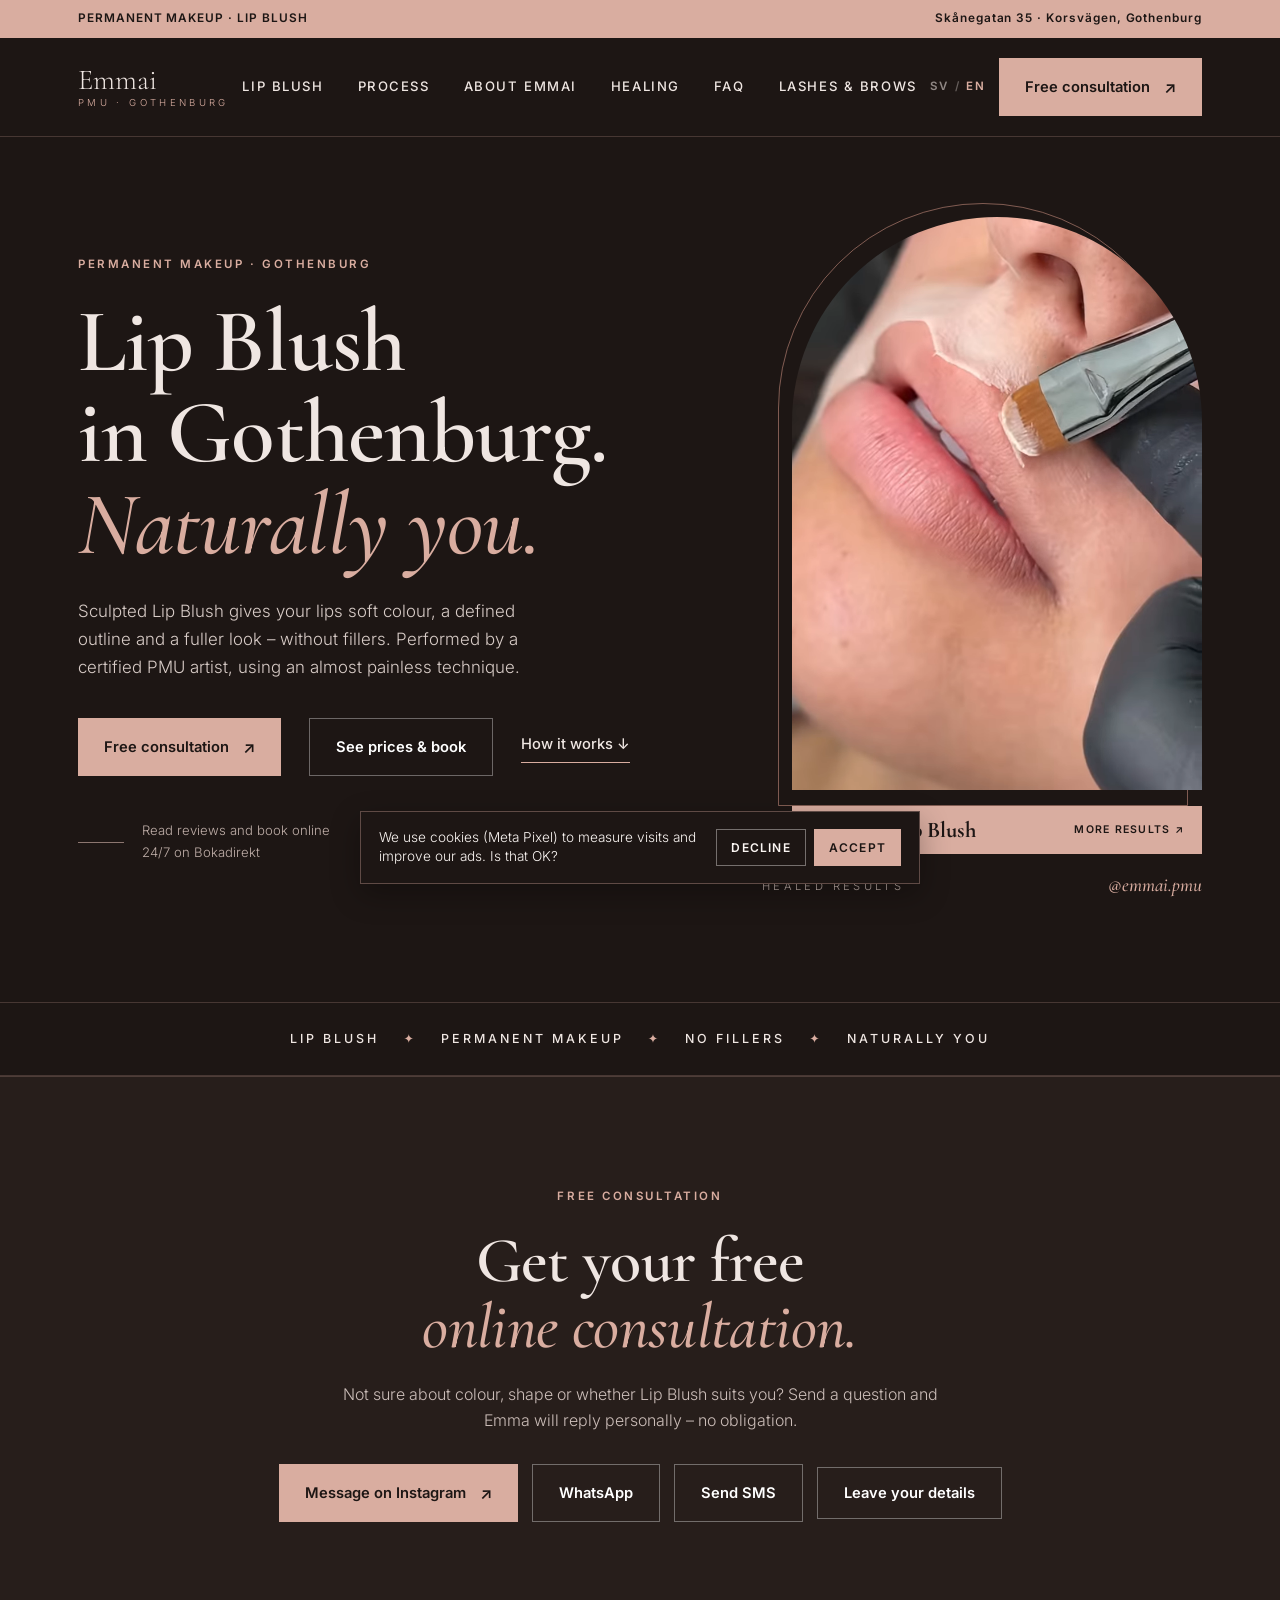
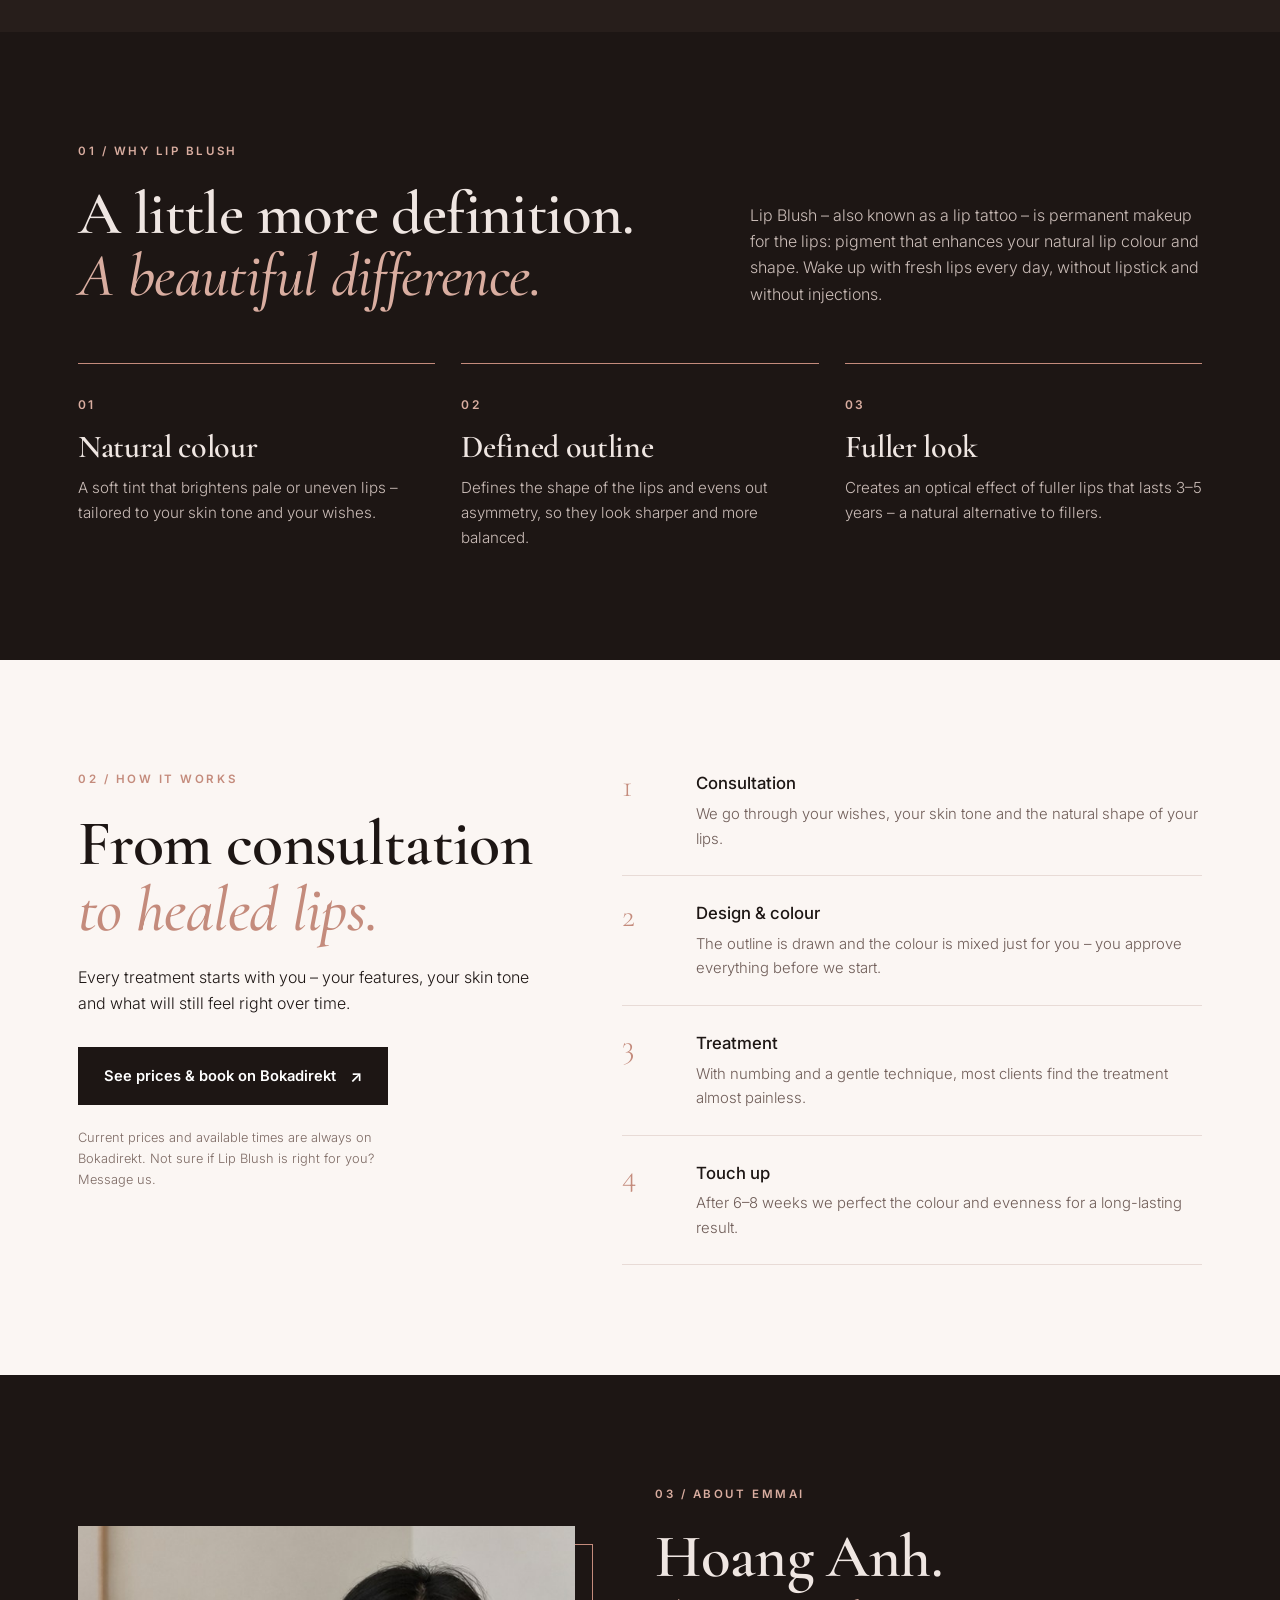
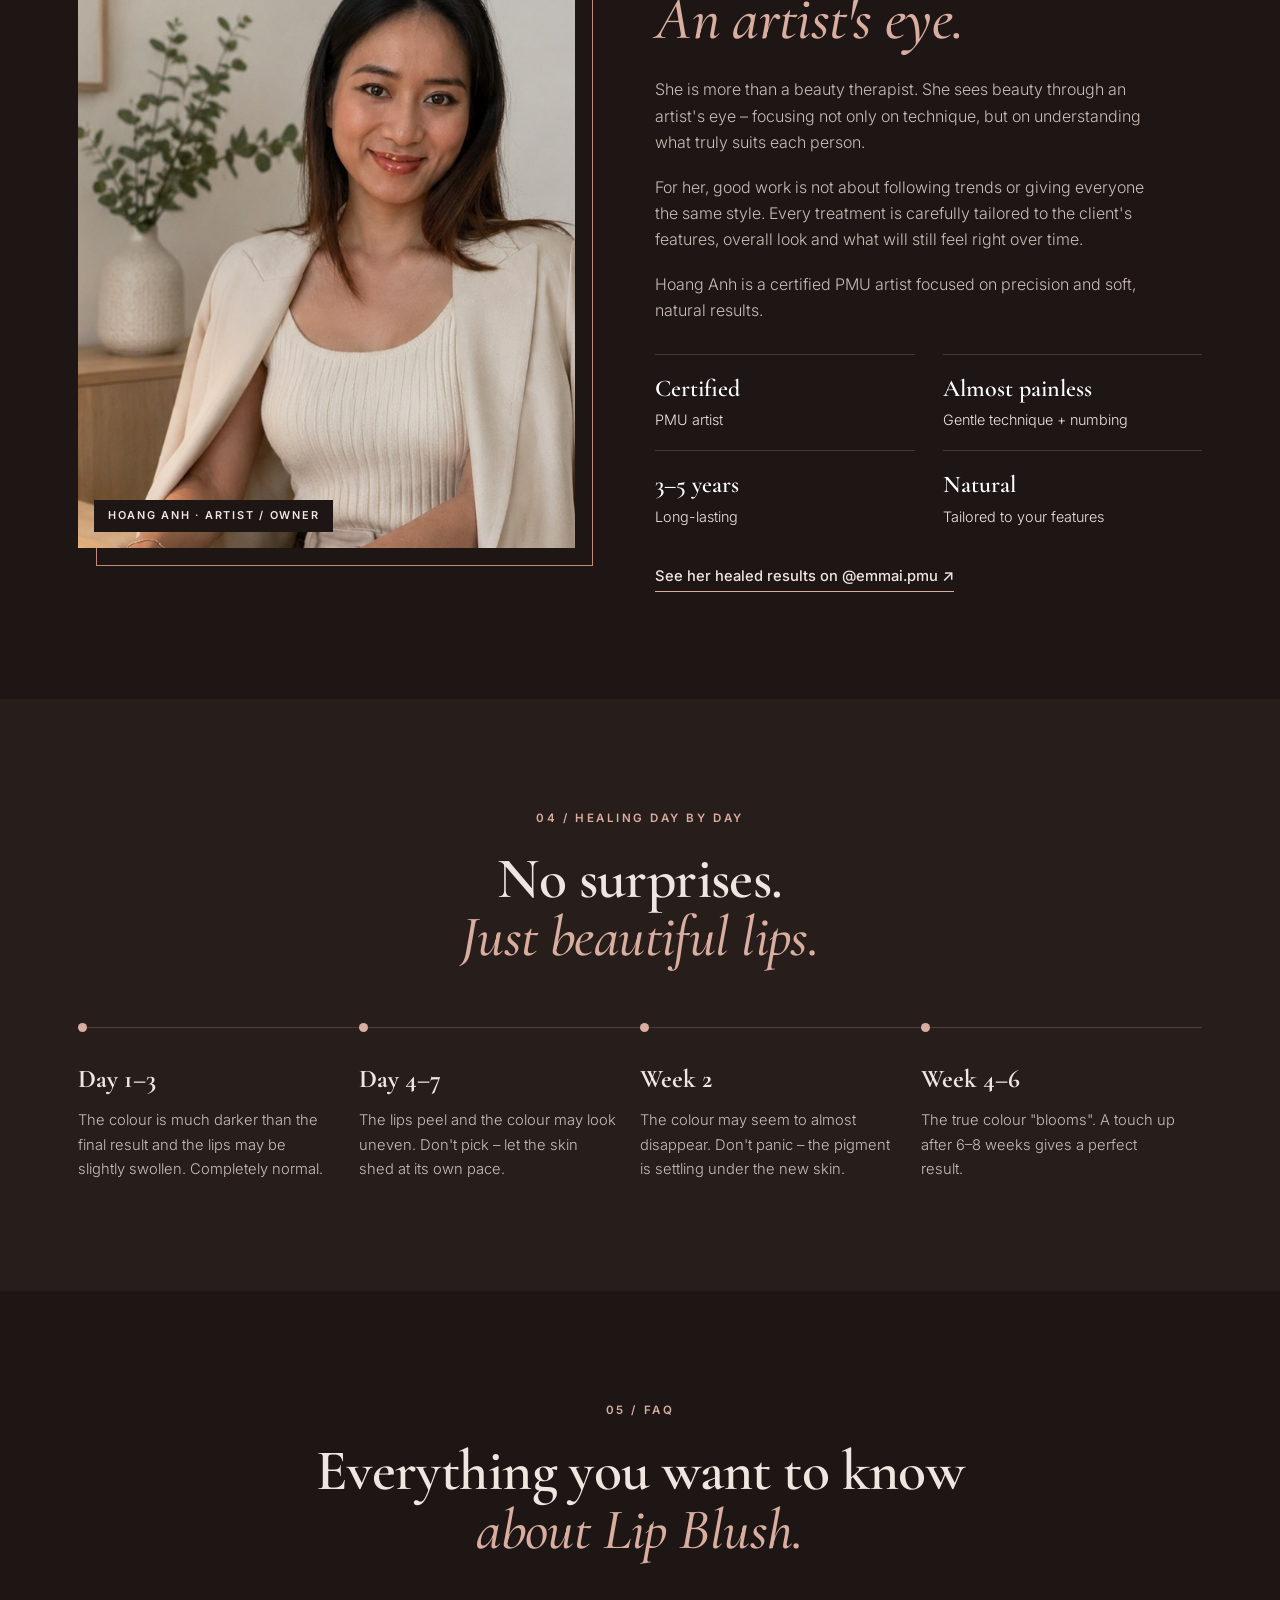
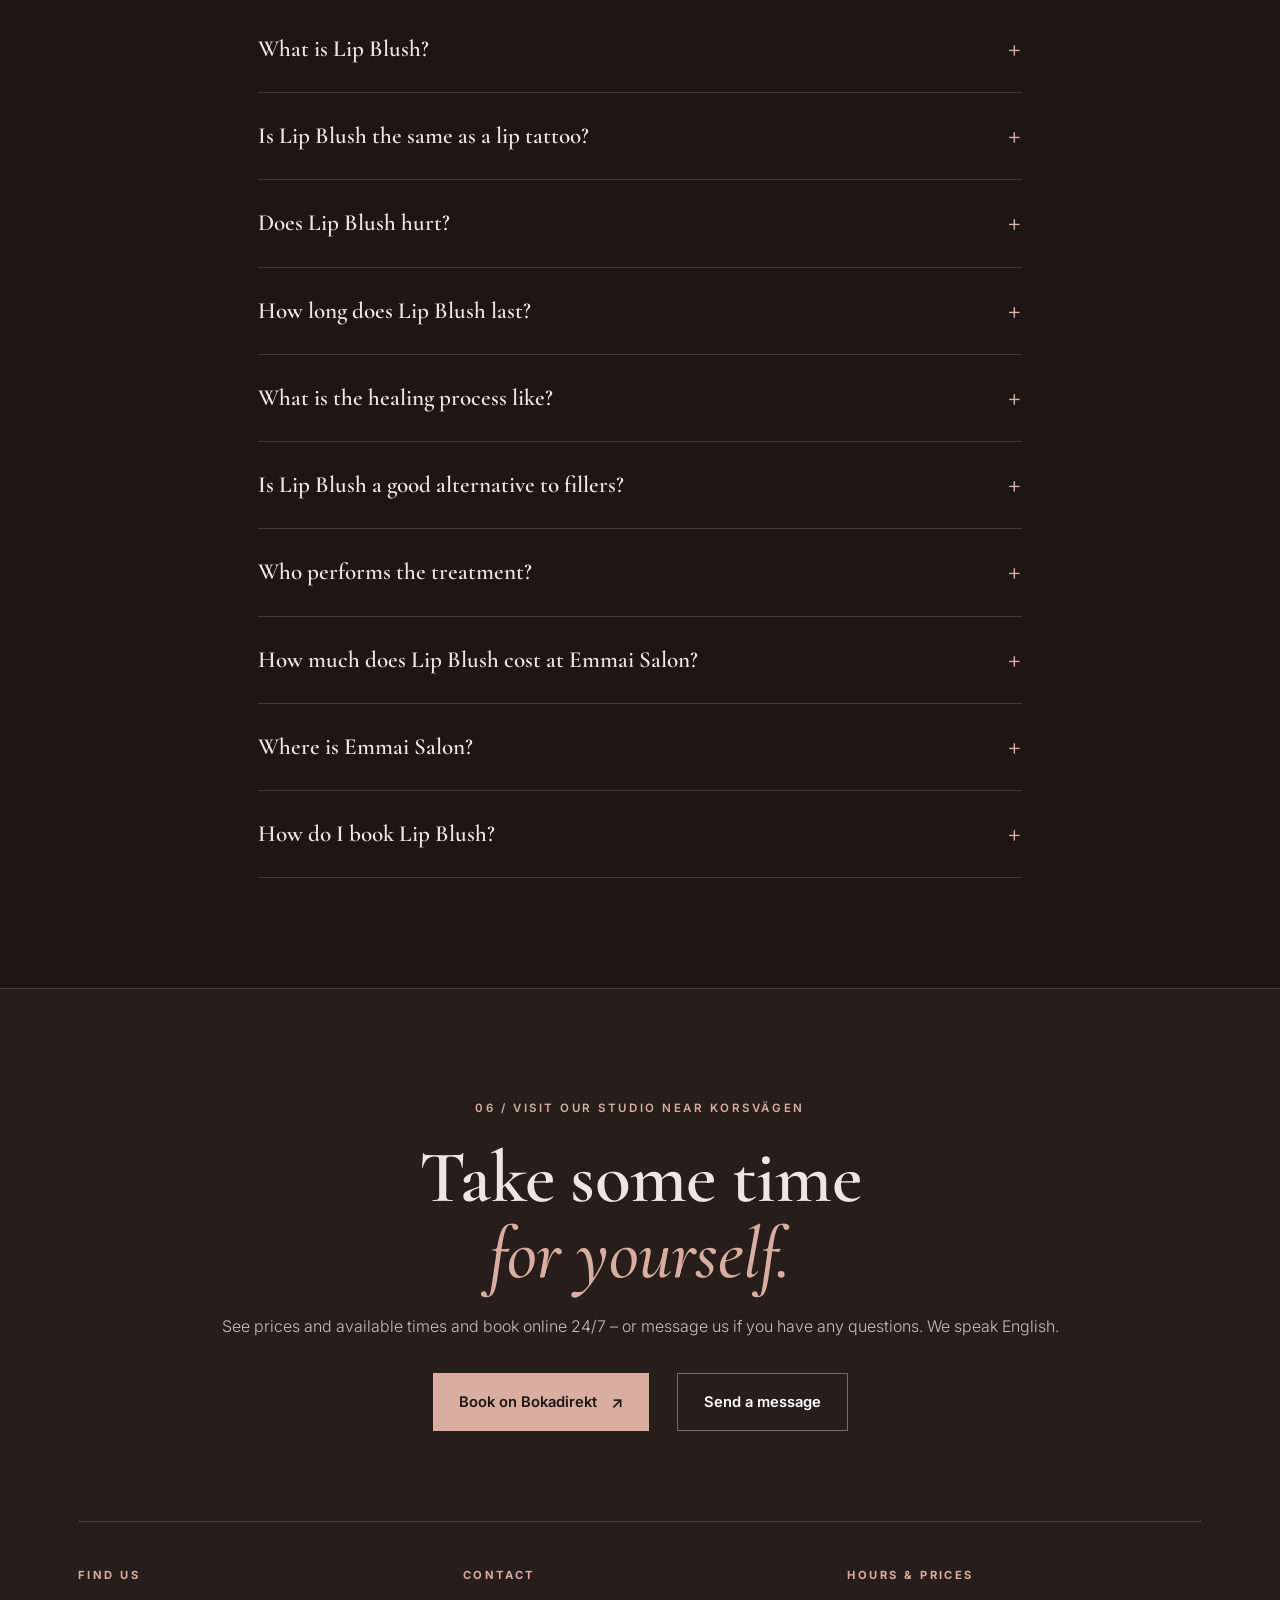
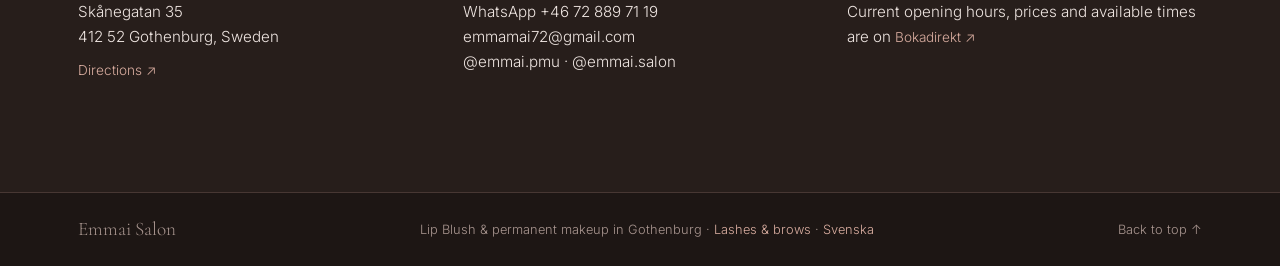
==== en/index.html @ de77fc58 "Replace call links with messaging Co-authored-by: Copilot App <223556219+Copilot@users.noreply.githu" ====
<!doctype html>
<html lang="en">
<head>
<meta charset="utf-8">
<meta name="viewport" content="width=device-width, initial-scale=1">
<title>Lip Blush & Lip Tattoo in Gothenburg – Permanent Makeup | Emmai Salon</title>
<meta name="description" content="Sculpted Lip Blush (lip tattoo) in Gothenburg – natural permanent makeup for lips and an alternative to fillers. Certified PMU artist, at Skånegatan 35 near Korsvägen. Almost painless technique. Book via Bokadirekt.">
<link rel="canonical" href="https://emmaisalon.se/en/">
<link rel="alternate" hreflang="sv" href="https://emmaisalon.se/">
<link rel="alternate" hreflang="en" href="https://emmaisalon.se/en/">
<link rel="alternate" hreflang="x-default" href="https://emmaisalon.se/">
<meta property="og:type" content="website">
<meta property="og:title" content="Lip Blush in Gothenburg – Emmai Salon">
<meta property="og:description" content="Natural permanent makeup for lips – an alternative to fillers. Certified PMU artist near Korsvägen in Gothenburg.">
<meta property="og:image" content="https://emmaisalon.se/img/og-lip-blush.jpg">
<meta property="og:url" content="https://emmaisalon.se/en/">
<meta property="og:locale" content="en_GB">
<meta property="og:locale:alternate" content="sv_SE">
<link rel="preconnect" href="https://fonts.googleapis.com">
<link rel="preconnect" href="https://fonts.gstatic.com" crossorigin>
<link href="https://fonts.googleapis.com/css2?family=Cormorant+Garamond:ital,wght@0,500;0,600;1,500;1,600&family=Inter:wght@300;400;500;600&display=swap" rel="stylesheet">
<link rel="preload" as="image" href="/img/hero-lips.jpg">
<script type="application/ld+json">
{
  "@context": "https://schema.org",
  "@type": "BeautySalon",
  "@id": "https://emmaisalon.se/#salon",
  "name": "Emmai Salon",
  "description": "PMU studio near Korsvägen in Gothenburg specialising in Sculpted Lip Blush – permanent makeup for lips and a natural alternative to fillers. Certified PMU artist, almost painless technique.",
  "url": "https://emmaisalon.se/en/",
  "image": ["https://emmaisalon.se/img/hero-lips.jpg", "https://emmaisalon.se/img/og-lip-blush.jpg"],
  "telephone": "+46728897119",
  "email": "emmamai72@gmail.com",
  "address": {
    "@type": "PostalAddress",
    "streetAddress": "Skånegatan 35",
    "postalCode": "412 52",
    "addressLocality": "Göteborg",
    "addressCountry": "SE"
  },
  "knowsAbout": ["Lip Blush", "Lip tattoo", "Permanent makeup", "Cosmetic tattoo", "Alternative to lip fillers"],
  "makesOffer": [
    { "@type": "Offer", "url": "https://www.bokadirekt.se/places/emmai-salon-136025", "itemOffered": { "@type": "Service", "name": "Sculpted Lip Blush – permanent makeup for lips", "alternateName": ["Lip tattoo", "Läpptatuering"], "serviceType": "Permanent makeup" } },
    { "@type": "Offer", "url": "https://www.bokadirekt.se/places/emmai-salon-136025", "itemOffered": { "@type": "Service", "name": "Lip Blush touch up", "serviceType": "Permanent makeup" } }
  ]
}
</script>
<script type="application/ld+json">
{
  "@context": "https://schema.org",
  "@type": "FAQPage",
  "mainEntity": [
    { "@type": "Question", "name": "What is Lip Blush?", "acceptedAnswer": { "@type": "Answer", "text": "Lip Blush is a cosmetic tattoo (permanent makeup) where pigment is placed in the lips to give natural colour, a more defined outline, better symmetry and a fuller look – without fillers. The result looks like naturally tinted lips, not lipstick." } },
    { "@type": "Question", "name": "Is Lip Blush the same as a lip tattoo?", "acceptedAnswer": { "@type": "Answer", "text": "Yes. Lip Blush is a type of lip tattoo (läpptatuering in Swedish), also called permanent lip makeup or cosmetic tattooing. Unlike a traditional tattoo, the pigment is placed more superficially and in soft, natural tones, so it looks like your own lip colour and fades gradually over time." } },
    { "@type": "Question", "name": "Does Lip Blush hurt?", "acceptedAnswer": { "@type": "Answer", "text": "Emmai Salon uses a gentle technique and numbing, so most clients describe the treatment as almost painless – more of a light tickle than pain." } },
    { "@type": "Question", "name": "How long does Lip Blush last?", "acceptedAnswer": { "@type": "Answer", "text": "Lip Blush usually lasts 3–5 years depending on skin type, lifestyle and sun exposure. A touch up after 6–8 weeks is recommended for an even, long-lasting result." } },
    { "@type": "Question", "name": "What is the healing process like?", "acceptedAnswer": { "@type": "Answer", "text": "For the first few days the colour is darker and the lips may be slightly swollen. Around day 4–7 the lips peel and the colour looks lighter, and after 4–6 weeks the final, natural colour has settled." } },
    { "@type": "Question", "name": "Is Lip Blush a good alternative to fillers?", "acceptedAnswer": { "@type": "Answer", "text": "Yes, if you want fresher colour, a clearer outline and a fuller look without injections. Lip Blush does not change the volume of the lips, but creates a natural-looking optical effect of fuller lips." } },
    { "@type": "Question", "name": "Who performs the treatment?", "acceptedAnswer": { "@type": "Answer", "text": "All treatments are performed by Hoang Anh, founder of Emmai Salon and a certified PMU artist. See healed results on Instagram @emmai.pmu." } },
    { "@type": "Question", "name": "How much does Lip Blush cost at Emmai Salon?", "acceptedAnswer": { "@type": "Answer", "text": "Current prices and available times for Lip Blush and touch ups are always listed on Emmai Salon's Bokadirekt page: https://www.bokadirekt.se/places/emmai-salon-136025" } },
    { "@type": "Question", "name": "Where is Emmai Salon?", "acceptedAnswer": { "@type": "Answer", "text": "Emmai Salon is at Skånegatan 35 in Gothenburg, a few minutes' walk from Korsvägen, Liseberg and Scandinavium. There is parking in front of the salon." } },
    { "@type": "Question", "name": "How do I book Lip Blush?", "acceptedAnswer": { "@type": "Answer", "text": "Book online 24/7 via Bokadirekt: https://www.bokadirekt.se/places/emmai-salon-136025" } }
  ]
}
</script>
<link rel="icon" href="/favicon.ico" sizes="any">
<link rel="icon" type="image/png" sizes="32x32" href="/favicon-32.png">
<link rel="icon" type="image/png" sizes="512x512" href="/icon-512.png">
<link rel="apple-touch-icon" href="/apple-touch-icon.png">
<link rel="stylesheet" href="/style.css">
</head>
<body>

<div class="topbar"><div class="wrap"><span>PERMANENT MAKEUP · LIP BLUSH</span><span class="hide-m">Skånegatan 35 · Korsvägen, Gothenburg</span></div></div>
<nav><div class="wrap">
  <a class="logo" href="/en/">Emmai<small>PMU · GOTHENBURG</small></a>
  <div class="menu"><a href="#lip-blush">Lip Blush</a><a href="#process">Process</a><a href="#about">About Emmai</a><a href="#healing">Healing</a><a href="#faq">FAQ</a><a href="/en/lashes/">Lashes &amp; brows</a></div>
  <a class="m-link" href="/en/lashes/">Lashes &amp; brows</a>
  <div class="lang"><a href="/" hreflang="sv" lang="sv">SV</a><i>/</i><a class="on" href="/en/" hreflang="en">EN</a></div>
  <a class="btn arrow" href="#consultation">Free consultation</a>
</div></nav>

<header class="wrap hero">
  <div>
    <span class="eyebrow">Permanent makeup · Gothenburg</span>
    <h1>Lip Blush<br>in Gothenburg.<em>Naturally you.</em></h1>
    <p>Sculpted Lip Blush gives your lips soft colour, a defined outline and a fuller look – without fillers. Performed by a certified PMU artist, using an almost painless technique.</p>
    <div class="actions">
      <a class="btn arrow" href="#consultation">Free consultation</a>
      <a class="btn ghost" href="https://www.bokadirekt.se/places/emmai-salon-136025">See prices &amp; book</a>
      <a class="link" href="#process">How it works ↓</a>
    </div>
    <div class="note">Read reviews and book online<br>24/7 on Bokadirekt</div>
  </div>
  <div class="arch-wrap">
    <div class="arch">
      <video class="hero-video" autoplay muted loop playsinline preload="metadata" poster="/img/hero-poster.jpg?v=2" width="696" height="972" aria-label="Healed results of Sculpted Lip Blush at Emmai in Gothenburg"><source src="/img/hero.webm?v=2" type="video/webm"><source src="/img/hero.mp4?v=2" type="video/mp4"></video>
    </div>
    <a class="tag" href="https://www.instagram.com/emmai.pmu/"><b>Sculpted Lip Blush</b><small>More results ↗</small></a>
    <div class="arch-caption"><span>HEALED RESULTS</span><em>@emmai.pmu</em></div>
  </div>
</header>

<div class="marquee"><span>LIP BLUSH</span><i>✦</i><span>PERMANENT MAKEUP</span><i>✦</i><span>NO FILLERS</span><i>✦</i><span>NATURALLY YOU</span></div>

<section class="consult" id="consultation"><div class="wrap">
  <span class="eyebrow">Free consultation</span>
  <h2>Get your free<em>online consultation.</em></h2>
  <p class="lead">Not sure about colour, shape or whether Lip Blush suits you? Send a question and Emma will reply personally – no obligation.</p>
  <div class="actions">
    <a class="btn arrow" href="https://ig.me/m/emmai.pmu" data-lead="Instagram">Message on Instagram</a>
    <a class="btn ghost" href="https://wa.me/46728897119?text=Hi%21%20I%20would%20like%20a%20free%20consultation%20about%20Lip%20Blush." data-lead="WhatsApp">WhatsApp</a>
    <a class="btn ghost" href="sms:+46728897119?&body=Hi!%20I%20would%20like%20a%20free%20consultation%20about%20Lip%20Blush." data-lead="SMS">Send SMS</a>
    <button class="btn ghost" type="button" id="consult-toggle" aria-controls="consult-form" aria-expanded="false">Leave your details</button>
  </div>
  <form id="consult-form" hidden novalidate data-ok="Thank you! We will get back to you as soon as possible." data-err="Something went wrong. Please try again or message us on Instagram.">
    <input type="hidden" name="access_key" value="f64e75a7-29d4-4de2-a718-c69d5f47bc95">
    <input type="hidden" name="subject" value="Ny konsultationsförfrågan – emmaisalon.se">
    <input type="checkbox" name="botcheck" tabindex="-1" autocomplete="off" style="display:none">
    <input name="name" placeholder="Name" required autocomplete="name">
    <input name="contact" placeholder="Phone or email" required autocomplete="email tel">
    <textarea name="message" rows="3" placeholder="What are you wondering about? (optional)"></textarea>
    <button class="btn arrow" type="submit">Send request</button>
    <small>We only use your details to respond to your request.</small>
    <p class="form-msg" role="status"></p>
  </form>
</div></section>


<section id="lip-blush"><div class="wrap">
  <div class="split-head">
    <div><span class="eyebrow">01 / Why Lip Blush</span><h2>A little more definition.<br><em>A beautiful difference.</em></h2></div>
    <p>Lip Blush – also known as a lip tattoo – is permanent makeup for the lips: pigment that enhances your natural lip colour and shape. Wake up with fresh lips every day, without lipstick and without injections.</p>
  </div>
  <div class="cards">
    <div class="card"><span class="num">01</span><h3>Natural colour</h3><p>A soft tint that brightens pale or uneven lips – tailored to your skin tone and your wishes.</p></div>
    <div class="card"><span class="num">02</span><h3>Defined outline</h3><p>Defines the shape of the lips and evens out asymmetry, so they look sharper and more balanced.</p></div>
    <div class="card"><span class="num">03</span><h3>Fuller look</h3><p>Creates an optical effect of fuller lips that lasts 3–5 years – a natural alternative to fillers.</p></div>
  </div>
</div></section>

<section class="light" id="process"><div class="wrap process">
  <div>
    <span class="eyebrow" style="color:var(--rose-deep)">02 / How it works</span>
    <h2>From consultation<br><em>to healed lips.</em></h2>
    <p>Every treatment starts with you – your features, your skin tone and what will still feel right over time.</p>
    <a class="btn arrow" href="https://www.bokadirekt.se/places/emmai-salon-136025">See prices &amp; book on Bokadirekt</a>
    <p class="small">Current prices and available times are always on Bokadirekt. Not sure if Lip Blush is right for you? Message us.</p>
  </div>
  <div>
    <div class="step"><span>1</span><div><b>Consultation</b><p>We go through your wishes, your skin tone and the natural shape of your lips.</p></div></div>
    <div class="step"><span>2</span><div><b>Design &amp; colour</b><p>The outline is drawn and the colour is mixed just for you – you approve everything before we start.</p></div></div>
    <div class="step"><span>3</span><div><b>Treatment</b><p>With numbing and a gentle technique, most clients find the treatment almost painless.</p></div></div>
    <div class="step"><span>4</span><div><b>Touch up</b><p>After 6–8 weeks we perfect the colour and evenness for a long-lasting result.</p></div></div>
  </div>
</div></section>

<section id="about"><div class="wrap closer">
  <div class="framed"><img src="/img/hoang-anh.jpg" alt="Hoang Anh, PMU artist and founder of Emmai Salon in Gothenburg" loading="lazy" width="798" height="798"><span class="lbl">HOANG ANH · ARTIST / OWNER</span></div>
  <div>
    <span class="eyebrow">03 / About Emmai</span>
    <h2>Hoang Anh.<br><em>An artist's eye.</em></h2>
    <p>She is more than a beauty therapist. She sees beauty through an artist's eye – focusing not only on technique, but on understanding what truly suits each person.</p>
    <p>For her, good work is not about following trends or giving everyone the same style. Every treatment is carefully tailored to the client's features, overall look and what will still feel right over time.</p>
    <p>Hoang Anh is a certified PMU artist focused on precision and soft, natural results.</p>
    <div class="trust">
      <div><b>Certified</b>PMU artist</div>
      <div><b>Almost painless</b>Gentle technique + numbing</div>
      <div><b>3–5 years</b>Long-lasting</div>
      <div><b>Natural</b>Tailored to your features</div>
    </div>
    <a class="link arrow" href="https://www.instagram.com/emmai.pmu/">See her healed results on @emmai.pmu&nbsp;</a>
  </div>
</div></section>

<section class="heal" id="healing"><div class="wrap">
  <span class="eyebrow" style="text-align:center">04 / Healing day by day</span>
  <h2>No surprises.<br><em>Just beautiful lips.</em></h2>
  <div class="timeline">
    <div><b>Day 1–3</b><p>The colour is much darker than the final result and the lips may be slightly swollen. Completely normal.</p></div>
    <div><b>Day 4–7</b><p>The lips peel and the colour may look uneven. Don't pick – let the skin shed at its own pace.</p></div>
    <div><b>Week 2</b><p>The colour may seem to almost disappear. Don't panic – the pigment is settling under the new skin.</p></div>
    <div><b>Week 4–6</b><p>The true colour "blooms". A touch up after 6–8 weeks gives a perfect result.</p></div>
  </div>
</div></section>

<section id="faq"><div class="wrap faq">
  <span class="eyebrow" style="text-align:center">05 / FAQ</span>
  <h2>Everything you want to know<br><em>about Lip Blush.</em></h2>
  <details><summary>What is Lip Blush?</summary><p>Lip Blush is a cosmetic tattoo (permanent makeup) where pigment is placed in the lips to give natural colour, a more defined outline, better symmetry and a fuller look – without fillers. The result looks like naturally tinted lips, not lipstick.</p></details>
  <details><summary>Is Lip Blush the same as a lip tattoo?</summary><p>Yes. Lip Blush is a type of lip tattoo (läpptatuering in Swedish), also called permanent lip makeup or cosmetic tattooing. Unlike a traditional tattoo, the pigment is placed more superficially and in soft, natural tones, so it looks like your own lip colour and fades gradually over time.</p></details>
  <details><summary>Does Lip Blush hurt?</summary><p>Emmai Salon uses a gentle technique and numbing, so most clients describe the treatment as almost painless – more of a light tickle than pain.</p></details>
  <details><summary>How long does Lip Blush last?</summary><p>Lip Blush usually lasts 3–5 years depending on skin type, lifestyle and sun exposure. A touch up after 6–8 weeks is recommended for an even, long-lasting result.</p></details>
  <details><summary>What is the healing process like?</summary><p>For the first few days the colour is darker and the lips may be slightly swollen. Around day 4–7 the lips peel and the colour looks lighter, and after 4–6 weeks the final, natural colour has settled.</p></details>
  <details><summary>Is Lip Blush a good alternative to fillers?</summary><p>Yes, if you want fresher colour, a clearer outline and a fuller look without injections. Lip Blush does not change the volume of the lips, but creates a natural-looking optical effect of fuller lips.</p></details>
  <details><summary>Who performs the treatment?</summary><p>All treatments are performed by Hoang Anh, founder of Emmai Salon and a certified PMU artist. See healed results on Instagram <a href="https://www.instagram.com/emmai.pmu/">@emmai.pmu</a>.</p></details>
  <details><summary>How much does Lip Blush cost at Emmai Salon?</summary><p>Current prices and available times for Lip Blush and touch ups are always listed on <a href="https://www.bokadirekt.se/places/emmai-salon-136025">Emmai Salon's Bokadirekt page</a>.</p></details>
  <details><summary>Where is Emmai Salon?</summary><p>Emmai Salon is at Skånegatan 35 in Gothenburg, a few minutes' walk from Korsvägen, Liseberg and Scandinavium. There is parking in front of the salon.</p></details>
  <details><summary>How do I book Lip Blush?</summary><p>Book online 24/7 via <a href="https://www.bokadirekt.se/places/emmai-salon-136025">Bokadirekt</a>. The booking page is in Swedish – just pick the service and a time that suits you.</p></details>
</div></section>

<section class="visit" id="visit"><div class="wrap">
  <span class="eyebrow">06 / Visit our studio near Korsvägen</span>
  <h2>Take some time<em>for yourself.</em></h2>
  <p class="lead">See prices and available times and book online 24/7 – or message us if you have any questions. We speak English.</p>
  <div class="actions">
    <a class="btn arrow" href="https://www.bokadirekt.se/places/emmai-salon-136025">Book on Bokadirekt</a>
    <a class="btn ghost" href="#consultation">Send a message</a>
  </div>
  <div class="info">
    <div><h4>FIND US</h4>Skånegatan 35<br>412 52 Gothenburg, Sweden<br><a class="dir" href="https://maps.google.com/?q=Emmai+Salon+Skånegatan+35+Göteborg">Directions ↗</a></div>
    <div><h4>CONTACT</h4><a href="https://wa.me/46728897119" data-lead="WhatsApp">WhatsApp +46 72 889 71 19</a><br><a href="mailto:emmamai72@gmail.com">emmamai72@gmail.com</a><br><a href="https://www.instagram.com/emmai.pmu/">@emmai.pmu</a> · <a href="https://www.instagram.com/emmai.salon/">@emmai.salon</a></div>
    <div><h4>HOURS &amp; PRICES</h4>Current opening hours, prices and available times are on <a class="dir" href="https://www.bokadirekt.se/places/emmai-salon-136025" style="margin-top:0">Bokadirekt ↗</a></div>
  </div>
</div></section>

<footer><div class="wrap"><span class="logo" style="font-size:1.2rem">Emmai Salon</span><span>Lip Blush &amp; permanent makeup in Gothenburg · <a href="/en/lashes/" style="color:var(--rose)">Lashes &amp; brows</a> · <a href="/" lang="sv" style="color:var(--rose)">Svenska</a></span><a href="#">Back to top ↑</a></div></footer>
<a class="btn arrow sticky" href="#consultation">Free consultation</a>
<script src="/consent.js" defer></script>
<script src="/consult.js" defer></script>
</body>
</html>
---- style.css ----
:root { --rose:#d9ada0; --rose-deep:#c48b7c; --ink:#1d1614; --ink-2:#271e1b; --cream:#fbf6f3; --line:rgba(217,173,160,.22); }
  * { box-sizing:border-box; margin:0; padding:0; }
  html { scroll-behavior:smooth; }
  body { font-family:Inter,system-ui,sans-serif; font-weight:300; background:var(--ink); color:#efe6e2; line-height:1.65; }
  a { color:inherit; text-decoration:none; }
  h1,h2,h3 { font-family:"Cormorant Garamond",Georgia,serif; font-weight:600; line-height:1.02; letter-spacing:-.01em; }
  em { font-style:italic; color:var(--rose); font-family:"Cormorant Garamond",serif; font-weight:500; }
  .wrap { max-width:1180px; margin:0 auto; padding:0 28px; }
  .eyebrow { font-size:.72rem; letter-spacing:.22em; text-transform:uppercase; color:var(--rose); font-weight:600; margin-bottom:22px; display:block; }
  .btn { display:inline-flex; gap:14px; align-items:center; background:var(--rose); color:var(--ink); padding:16px 26px; font-weight:600; font-size:.92rem; transition:.2s; }
  .btn:hover { background:#fff; }
  .btn.ghost { background:none; color:#fff; border:1px solid rgba(255,255,255,.35); }
  .link { border-bottom:1px solid var(--rose); padding-bottom:6px; font-weight:500; font-size:.92rem; }
  .arrow::after { content:"↗"; font-size:1rem; }

  .topbar { background:var(--rose); color:var(--ink); font-size:.74rem; font-weight:600; letter-spacing:.08em; }
  .topbar .wrap { display:flex; justify-content:space-between; padding-top:9px; padding-bottom:9px; }
  nav { border-bottom:1px solid var(--line); }
  nav .wrap { display:flex; align-items:center; justify-content:space-between; padding-top:20px; padding-bottom:20px; }
  .logo { font-family:"Cormorant Garamond",serif; font-size:1.8rem; line-height:1; }
  .logo small { display:block; font-family:Inter; font-size:.6rem; letter-spacing:.35em; color:var(--rose); margin-top:4px; }
  .menu { display:flex; gap:34px; font-size:.82rem; letter-spacing:.12em; text-transform:uppercase; font-weight:500; }

  .hero { display:grid; grid-template-columns:minmax(0,1.1fr) minmax(0,1fr); gap:60px; align-items:center; padding:80px 28px 100px; }
  .hero h1 { font-size:clamp(3rem,7vw,5.6rem); }
  .hero h1 em { display:block; }
  .hero p { max-width:470px; margin:28px 0 36px; font-size:1.06rem; color:#d8ccc7; }
  .actions { display:flex; gap:28px; align-items:center; flex-wrap:wrap; }
  .note { display:flex; gap:18px; align-items:center; margin-top:44px; font-size:.82rem; color:#bfaea8; }
  .note::before { content:""; width:46px; height:1px; background:#8c7670; }
  .arch-wrap { max-width:440px; margin-left:auto; width:100%; }
  .arch { position:relative; padding:0 0 30px 30px; }
  .arch::before { content:""; position:absolute; top:-14px; right:14px; bottom:14px; left:16px; border:1px solid var(--rose-deep); border-radius:260px 260px 0 0; opacity:.6; }
  .arch img, .arch video { display:block; width:100%; height:auto; aspect-ratio:696/972; object-fit:cover; border-radius:240px 240px 0 0; position:relative; }
  .tag { display:flex; justify-content:space-between; align-items:center; gap:14px; margin:-14px 0 0 30px; background:var(--rose); color:var(--ink); padding:12px 18px; }
  .tag small { font-size:.66rem; letter-spacing:.12em; text-transform:uppercase; font-weight:600; }
  .tag b { font-family:"Cormorant Garamond",serif; font-size:1.4rem; line-height:1.1; }
  .arch-caption { display:flex; justify-content:space-between; align-items:center; margin-top:16px; font-size:.7rem; letter-spacing:.3em; color:#bfaea8; }
  .arch-caption em { letter-spacing:0; font-size:1.2rem; }

  .marquee { border-top:1px solid var(--line); border-bottom:1px solid var(--line); padding:26px 0; text-align:center; font-size:.78rem; letter-spacing:.24em; font-weight:500; }
  .marquee span { margin:0 24px; } .marquee i { color:var(--rose); font-style:normal; }

  section { padding:110px 0; }
  .split-head { display:grid; grid-template-columns:minmax(0,1.4fr) minmax(0,1fr); gap:40px; align-items:end; margin-bottom:56px; }
  .split-head h2 { font-size:clamp(2.4rem,5vw,3.8rem); }
  .split-head p { color:#cbbdb8; }
  .cards { display:grid; grid-template-columns:repeat(3,minmax(0,1fr)); gap:26px; }
  .card { border-top:1px solid var(--rose-deep); padding-top:26px; }
  .card .num { font-size:.75rem; font-weight:600; color:var(--rose); letter-spacing:.2em; }
  .card h3 { font-size:2rem; margin:14px 0 12px; }
  .card p { color:#cbbdb8; font-size:.95rem; }

  .light { background:var(--cream); color:var(--ink); }
  .light em { color:var(--rose-deep); }
  .process { display:grid; grid-template-columns:minmax(0,1fr) minmax(0,1.25fr); gap:80px; }
  .process h2 { font-size:clamp(2.6rem,5vw,4rem); margin-bottom:22px; }
  .process .btn { background:var(--ink); color:#fff; margin:30px 0 22px; }
  .process .btn:hover { background:var(--rose-deep); }
  .small { font-size:.8rem; color:#7d6a64; max-width:330px; }
  .step { display:grid; grid-template-columns:64px minmax(0,1fr); gap:10px; padding:24px 0; border-bottom:1px solid #e8dbd6; }
  .step:first-child { padding-top:0; }
  .step span { font-family:"Cormorant Garamond",serif; font-size:2rem; color:var(--rose-deep); line-height:1; }
  .step b { font-weight:500; display:block; margin-bottom:4px; font-size:1.05rem; }
  .step p { color:#6f5d58; font-size:.93rem; }

  .closer { display:grid; grid-template-columns:minmax(0,1fr) minmax(0,1.1fr); gap:80px; align-items:center; }
  .framed { position:relative; }
  .framed::after { content:""; position:absolute; top:18px; left:18px; right:-18px; bottom:-18px; border:1px solid var(--rose-deep); z-index:0; }
  .framed img { position:relative; z-index:1; width:100%; height:auto; display:block; aspect-ratio:4/5; object-fit:cover; }
  .framed .lbl { position:absolute; z-index:2; left:16px; bottom:16px; background:var(--ink); padding:7px 14px; font-size:.68rem; letter-spacing:.16em; font-weight:600; }
  .closer h2 { font-size:clamp(2.4rem,5vw,3.8rem); margin-bottom:26px; }
  .closer p { color:#cbbdb8; margin-bottom:18px; max-width:500px; }
  .trust { display:grid; grid-template-columns:1fr 1fr; gap:18px 28px; margin:30px 0 34px; }
  .trust div { border-top:1px solid var(--line); padding-top:14px; font-size:.9rem; }
  .trust b { display:block; font-family:"Cormorant Garamond",serif; font-size:1.5rem; color:#fff; font-weight:600; }

  .heal { background:var(--ink-2); }
  .heal h2 { font-size:clamp(2.4rem,5vw,3.6rem); text-align:center; margin-bottom:60px; }
  .timeline { display:grid; grid-template-columns:repeat(4,minmax(0,1fr)); border-top:1px solid var(--line); }
  .timeline div { padding:30px 24px 0 0; position:relative; }
  .timeline div::before { content:""; position:absolute; top:-5px; left:0; width:9px; height:9px; border-radius:50%; background:var(--rose); }
  .timeline b { font-family:"Cormorant Garamond",serif; font-size:1.6rem; display:block; margin-bottom:8px; }
  .timeline p { color:#cbbdb8; font-size:.92rem; }

  .faq { max-width:820px; margin:0 auto; }
  .faq h2 { font-size:clamp(2.4rem,5vw,3.6rem); text-align:center; margin-bottom:46px; }
  details { border-bottom:1px solid var(--line); padding:24px 0; }
  summary { cursor:pointer; list-style:none; display:flex; justify-content:space-between; gap:20px; font-family:"Cormorant Garamond",serif; font-size:1.45rem; font-weight:600; }
  summary::-webkit-details-marker { display:none; }
  summary::after { content:"+"; color:var(--rose); font-family:Inter; font-weight:300; }
  details[open] summary::after { content:"–"; }
  details p { color:#cbbdb8; margin-top:12px; max-width:680px; }
  details a { color:var(--rose); }

  .visit { background:var(--ink-2); text-align:center; border-top:1px solid var(--line); }
  .visit h2 { font-size:clamp(2.8rem,6vw,4.6rem); margin-bottom:22px; }
  .visit h2 em { display:block; }
  .visit .lead { color:#cbbdb8; margin-bottom:34px; }
  .visit .actions { justify-content:center; }
  .info { display:grid; grid-template-columns:repeat(3,minmax(0,1fr)); gap:30px; text-align:left; margin-top:90px; padding-top:44px; border-top:1px solid var(--line); font-size:.95rem; }
  .info h4 { font-size:.7rem; letter-spacing:.22em; color:var(--rose); margin-bottom:14px; }
  .info a.dir { color:var(--rose); font-size:.85rem; display:inline-block; margin-top:10px; }
  footer { border-top:1px solid var(--line); }
  footer .wrap { display:flex; justify-content:space-between; align-items:center; gap:16px; padding-top:26px; padding-bottom:26px; font-size:.8rem; color:#a8958f; }
  .sticky { position:fixed; bottom:14px; left:14px; right:14px; display:none; justify-content:center; z-index:9; box-shadow:0 12px 30px rgba(0,0,0,.5); }

  @media (max-width:860px) {
    .menu, .topbar .hide-m, nav .btn { display:none; }
    .hero, .split-head, .process, .closer { grid-template-columns:minmax(0,1fr); gap:44px; }
    .hero { padding-top:44px; }
    .arch-wrap { margin:0 auto; max-width:380px; }
    .cards, .timeline, .info { grid-template-columns:minmax(0,1fr); }
    .timeline { border-top:0; border-left:1px solid var(--line); padding-left:22px; gap:28px; }
    .timeline div { padding-top:0; } .timeline div::before { left:-27px; top:10px; }
    .marquee span { margin:0 8px; display:inline-block; }
    .sticky { display:flex; }
    section { padding:80px 0; }
    footer .wrap { flex-direction:column; padding-bottom:90px; }
  }

  .menu a.active { color:var(--rose); }
  .m-link { display:none; font-size:.74rem; letter-spacing:.14em; text-transform:uppercase; font-weight:600; border-bottom:1px solid var(--rose); padding-bottom:4px; }
  .tcard figure { position:relative; margin-bottom:22px; }
  .tcard img { width:100%; height:auto; aspect-ratio:5/4; object-fit:cover; display:block; }
  .tcard .num { position:absolute; top:14px; left:14px; width:34px; height:34px; border-radius:50%; background:rgba(29,22,20,.8); display:grid; place-items:center; font-size:.75rem; font-weight:600; }
  .tcard h3 { font-size:1.9rem; margin-bottom:10px; }
  .tcard p { color:#cbbdb8; font-size:.95rem; margin-bottom:20px; }
  .crosslink { display:grid; grid-template-columns:minmax(0,1fr) auto; gap:30px; align-items:center; }
  .crosslink h2 { font-size:clamp(2.2rem,4.5vw,3.4rem); }
  .crosslink p { color:#6f5d58; margin-top:12px; max-width:520px; }
  .crosslink .btn { background:var(--ink); color:#fff; }
  .crosslink .btn:hover { background:var(--rose-deep); }
  @media (max-width:860px) {
    .m-link { display:inline-block; }
    .crosslink { grid-template-columns:minmax(0,1fr); }
  }
  @media (min-width:861px) and (max-width:1100px) {
    .menu { gap:18px; font-size:.72rem; letter-spacing:.08em; }
  }
  .lang { display:flex; align-items:center; gap:6px; font-size:.72rem; letter-spacing:.14em; font-weight:600; }
  .lang a { opacity:.55; } .lang a:hover { opacity:1; }
  .lang a.on { opacity:1; color:var(--rose); }
  .lang i { opacity:.35; font-style:normal; }
  @media (max-width:860px) { nav .wrap { gap:12px; } .m-link { margin-left:auto; white-space:nowrap; letter-spacing:.1em; } .logo small { white-space:nowrap; } .lang { letter-spacing:.08em; } }
  .cookie { position:fixed; left:16px; right:16px; bottom:16px; z-index:100; max-width:560px; margin:0 auto; background:var(--ink); color:var(--cream); border:1px solid rgba(217,173,160,.35); padding:16px 18px; display:flex; gap:16px; align-items:center; font-size:.85rem; line-height:1.45; box-shadow:0 10px 30px rgba(0,0,0,.3); }
  .cookie p { margin:0; flex:1; }
  .cookie div { display:flex; gap:8px; }
  .cookie button { font:inherit; font-weight:600; font-size:.75rem; letter-spacing:.1em; text-transform:uppercase; padding:9px 14px; cursor:pointer; background:transparent; color:var(--cream); border:1px solid rgba(251,246,243,.4); }
  .cookie button.ok { background:var(--rose); color:var(--ink); border-color:var(--rose); }
  @media (max-width:560px) { .cookie { flex-direction:column; align-items:stretch; bottom:76px; } .cookie div button { flex:1; } }

  .consult { background:var(--ink-2); text-align:center; border-top:1px solid var(--line); scroll-margin-top:70px; }
  .consult h2 { font-size:clamp(2.4rem,5vw,4rem); margin-bottom:22px; }
  .consult h2 em { display:block; }
  .consult .lead { color:#cbbdb8; margin:0 auto 30px; max-width:620px; }
  .consult .actions { justify-content:center; flex-wrap:wrap; gap:14px; }
  .consult button.btn { cursor:pointer; font-family:inherit; }
  .consult form[hidden] { display:none; }
  .consult .or { color:#cbbdb8; margin:40px 0 18px; }
  .consult form { max-width:520px; margin:36px auto 0; display:grid; gap:12px; text-align:left; }
  .consult input, .consult textarea { width:100%; background:rgba(255,255,255,.06); border:1px solid rgba(255,255,255,.25); color:#fff; padding:14px 16px; font:inherit; }
  .consult input:focus, .consult textarea:focus { outline:2px solid var(--rose); }
  .consult form .btn { justify-content:center; border:0; cursor:pointer; }
  .consult form small { color:#a99a95; font-size:.78rem; }
  .form-msg { min-height:1.2em; color:var(--rose); }
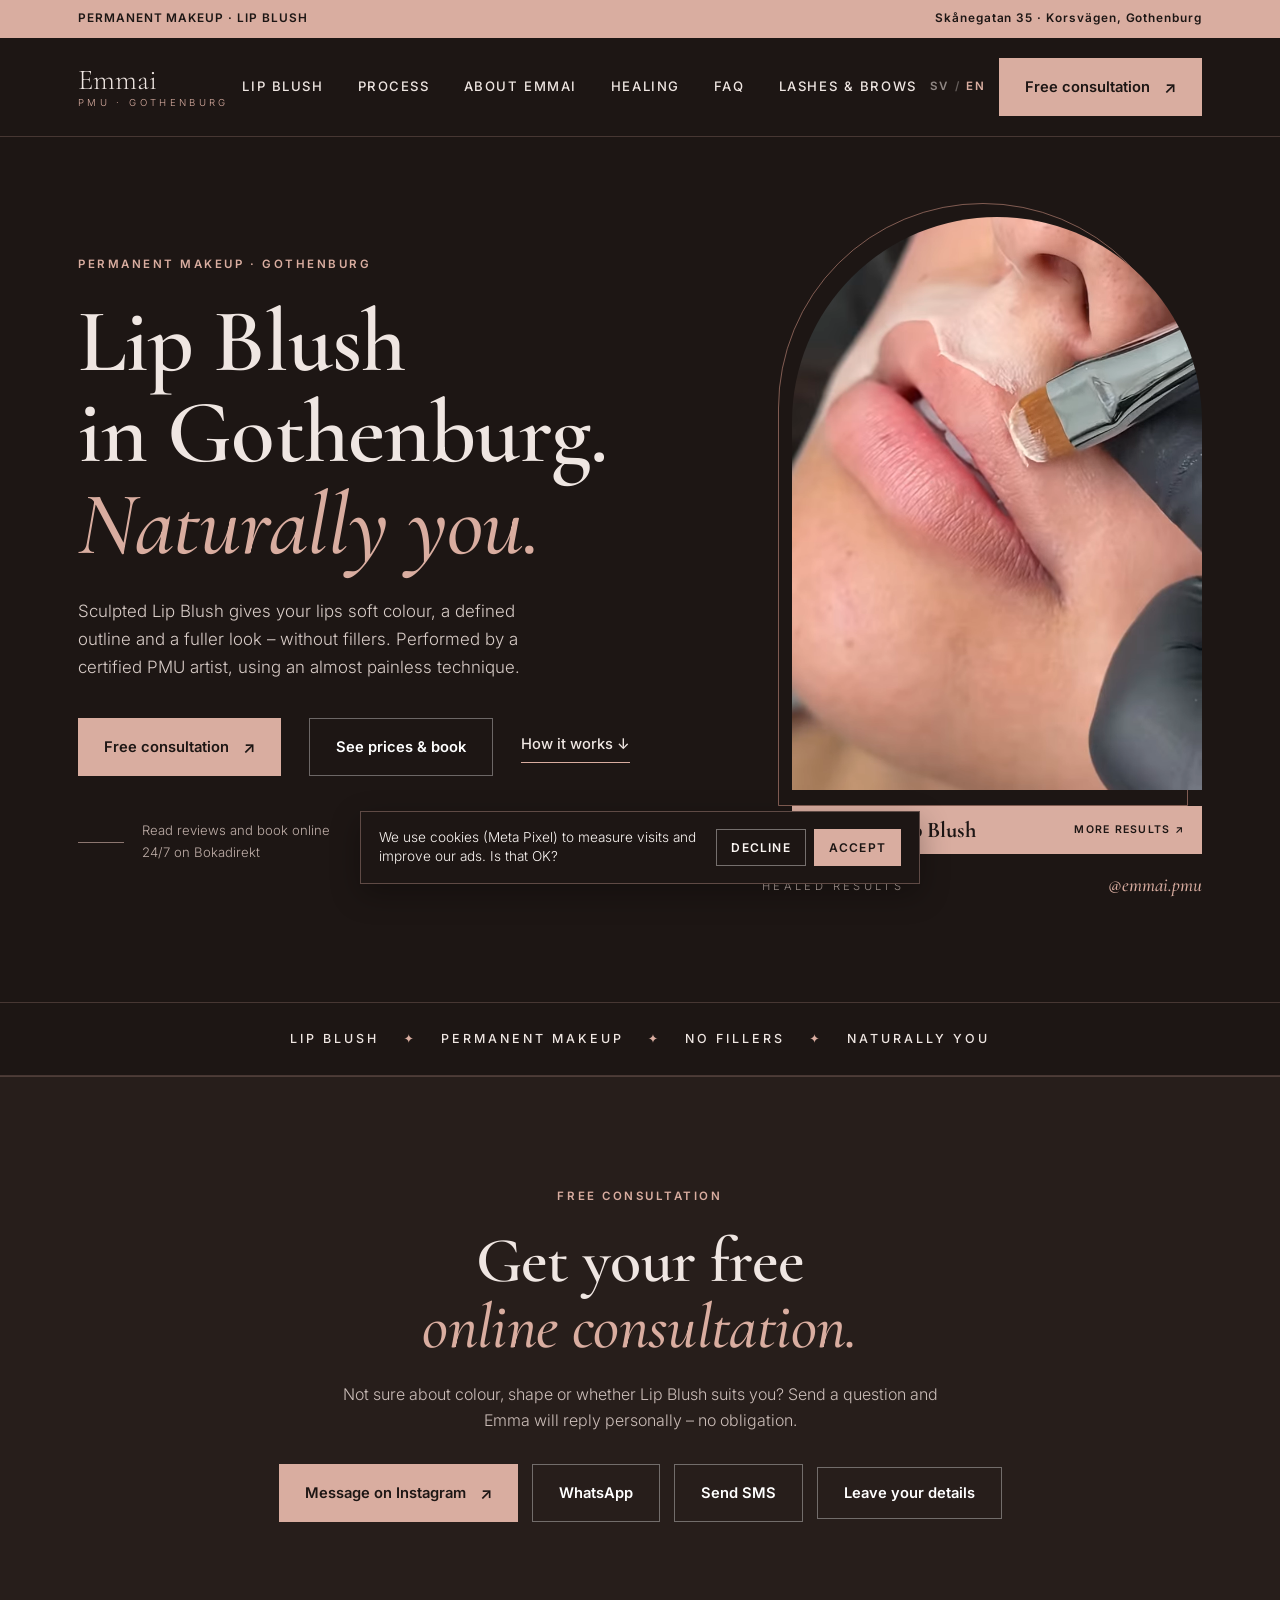
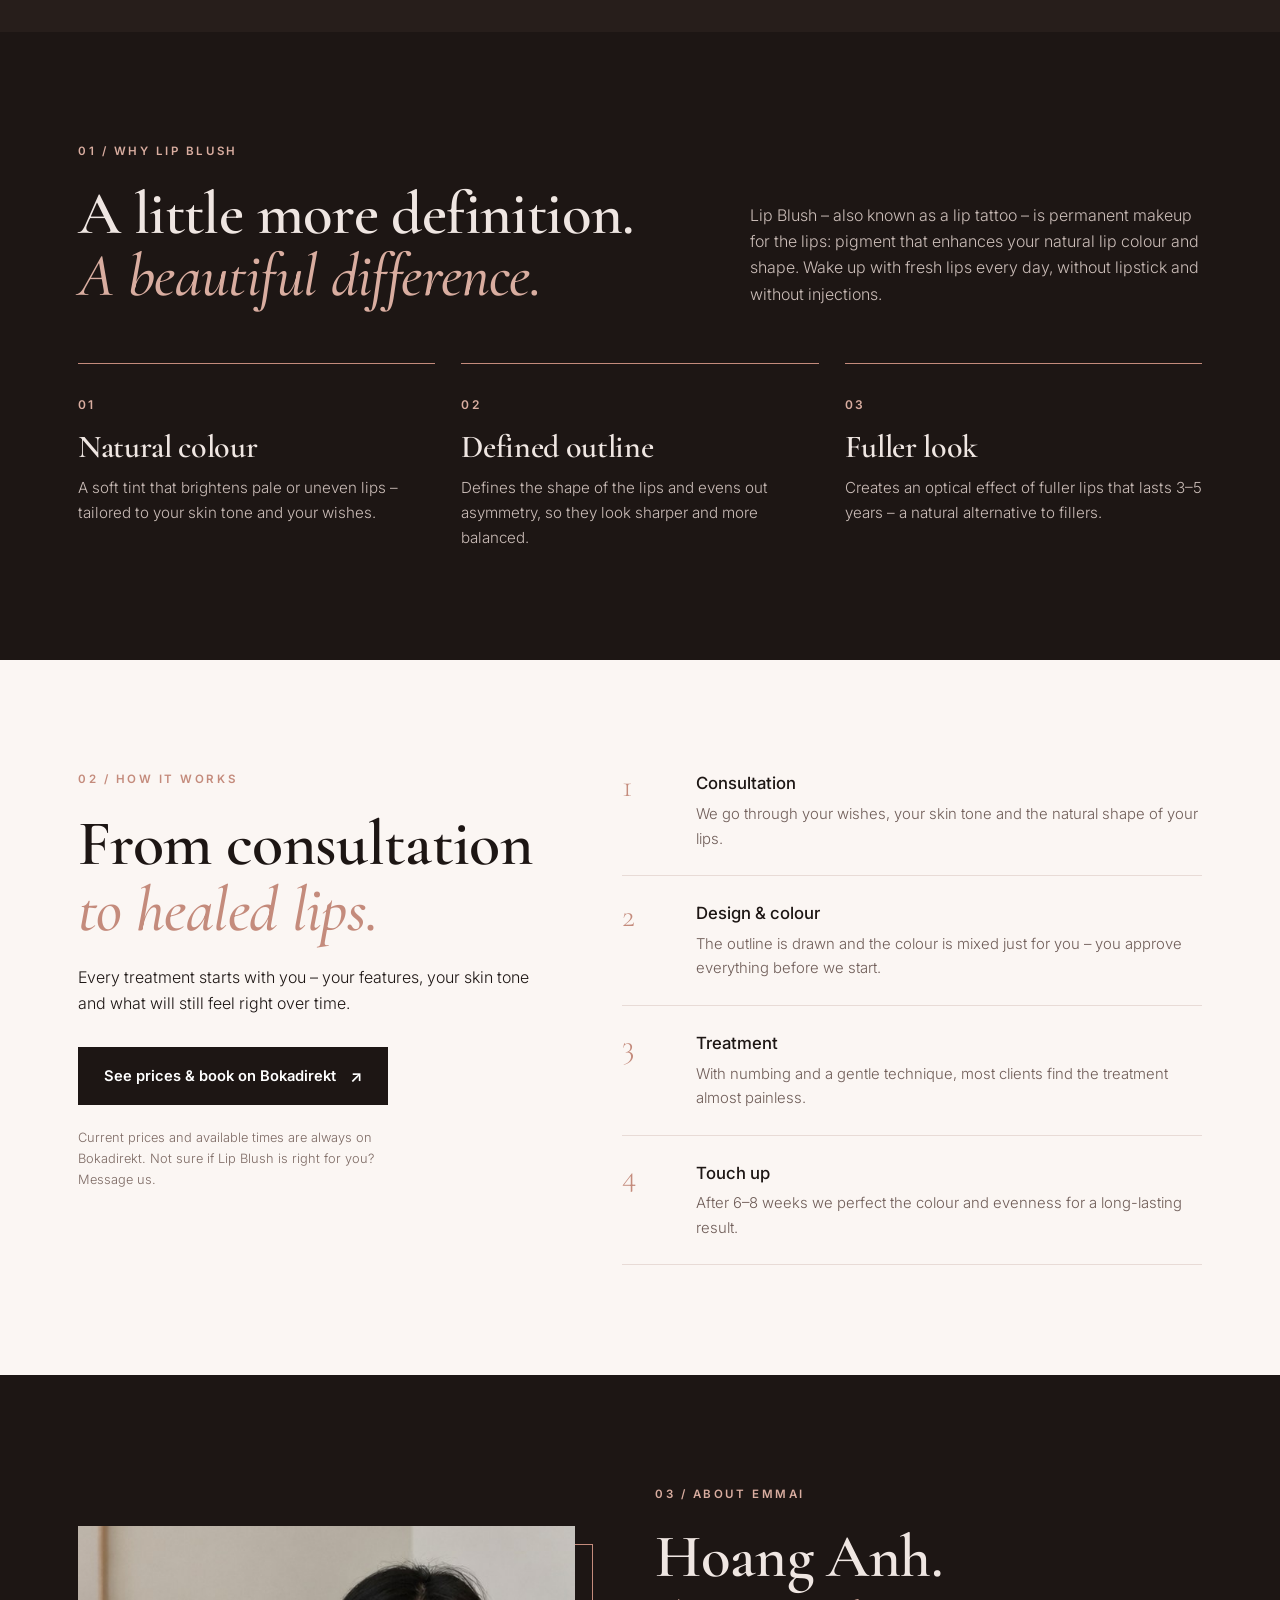
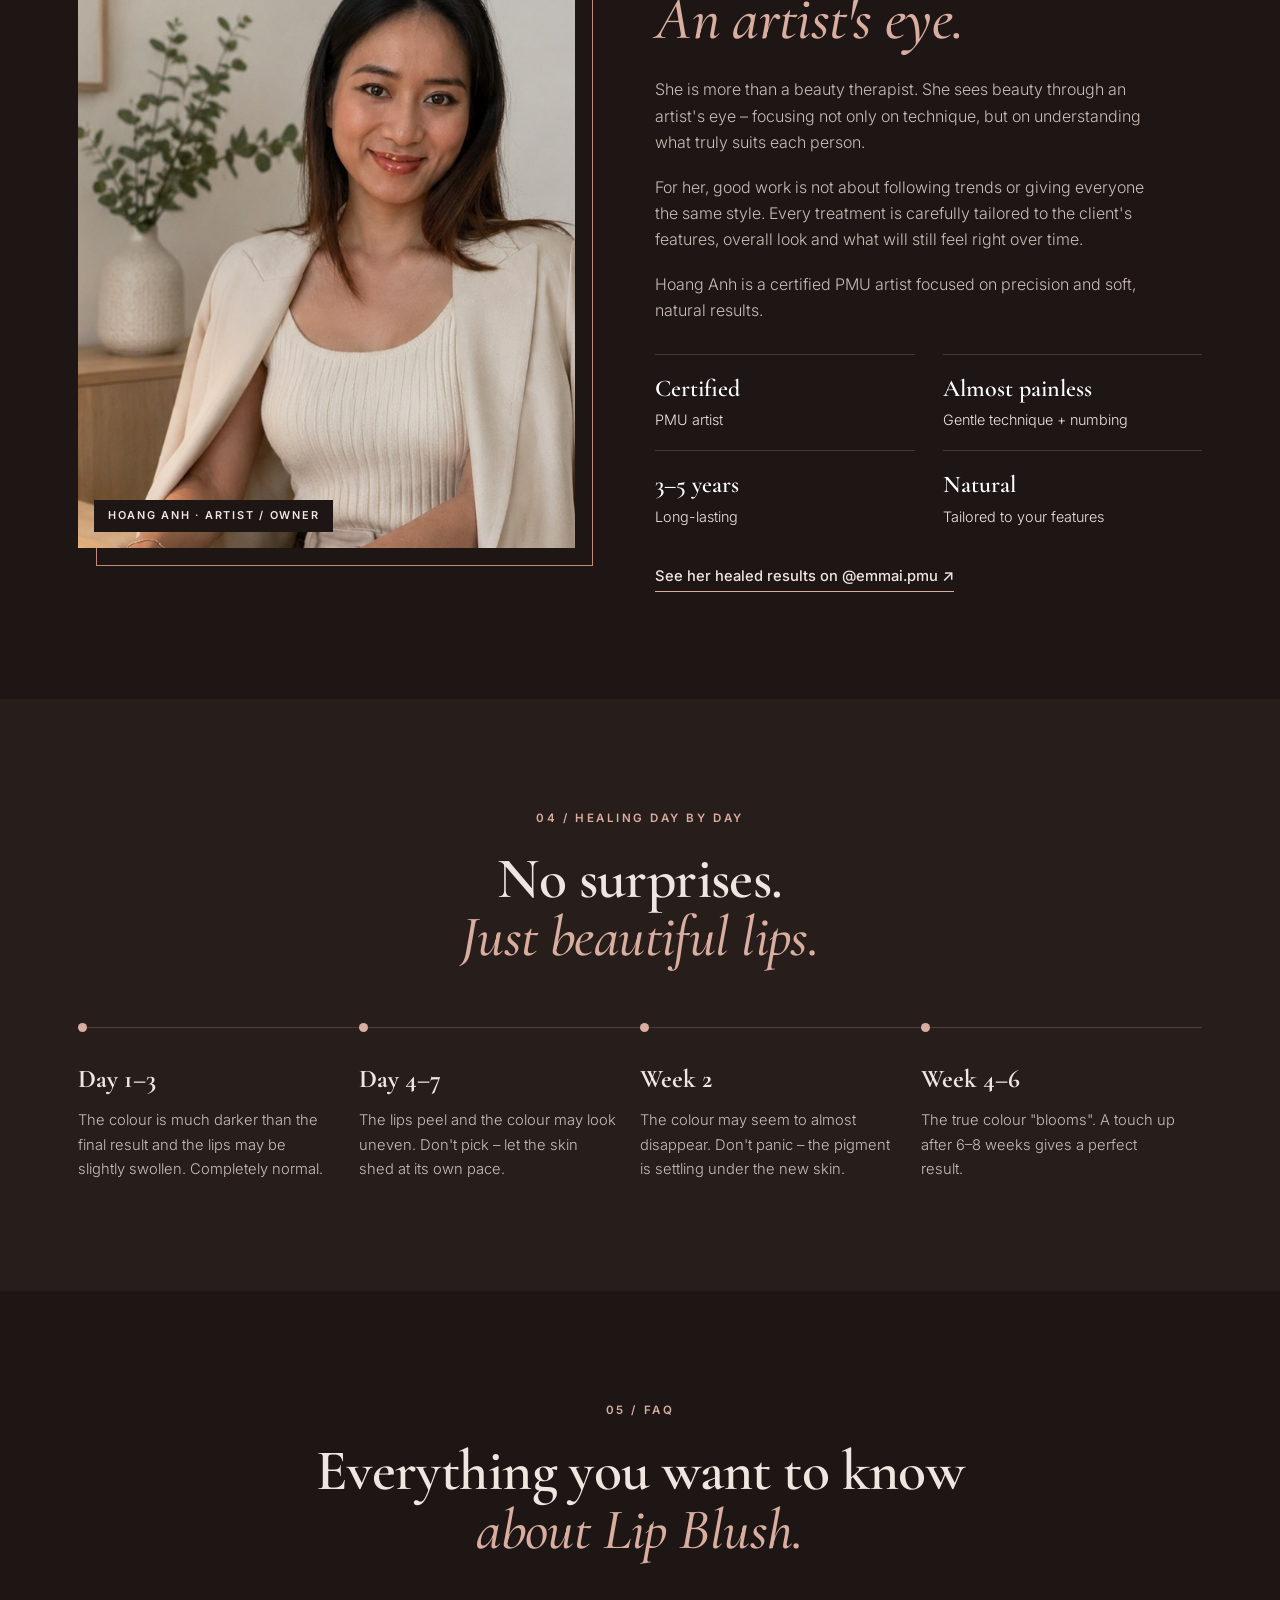
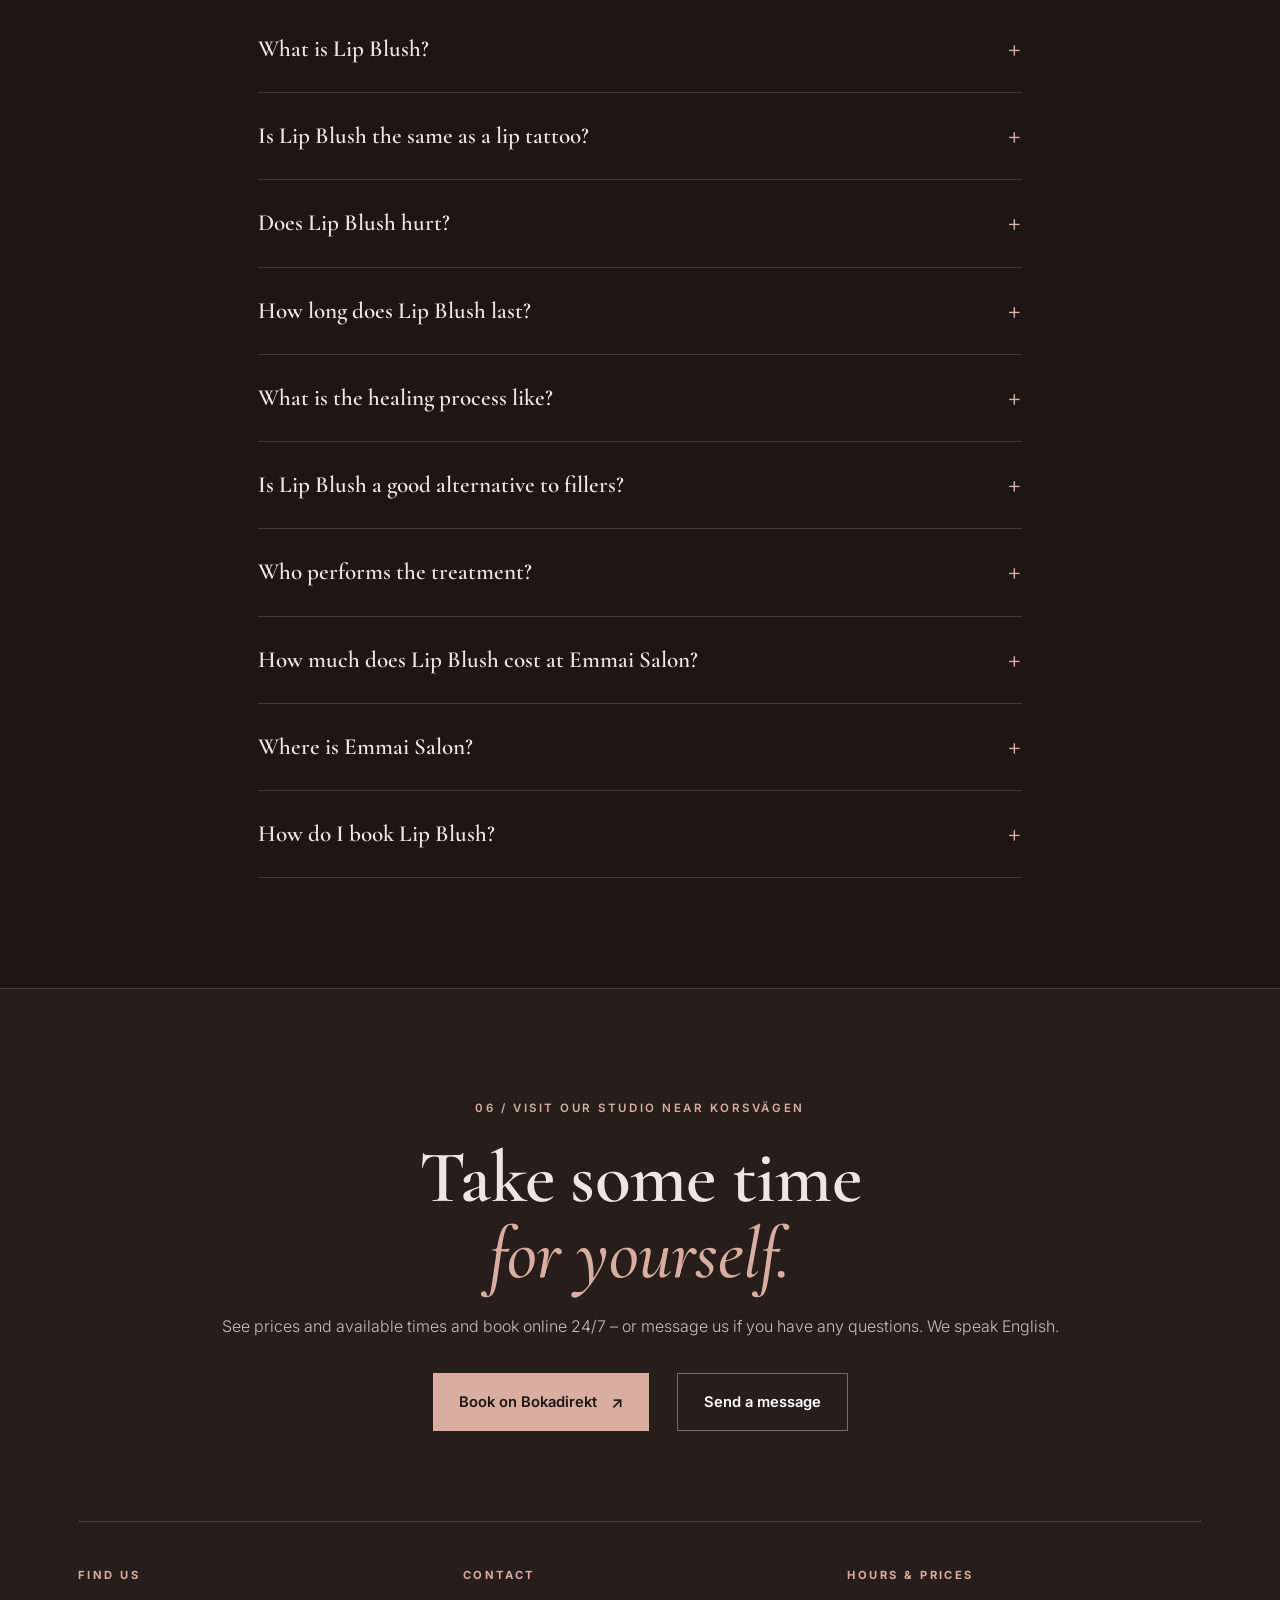
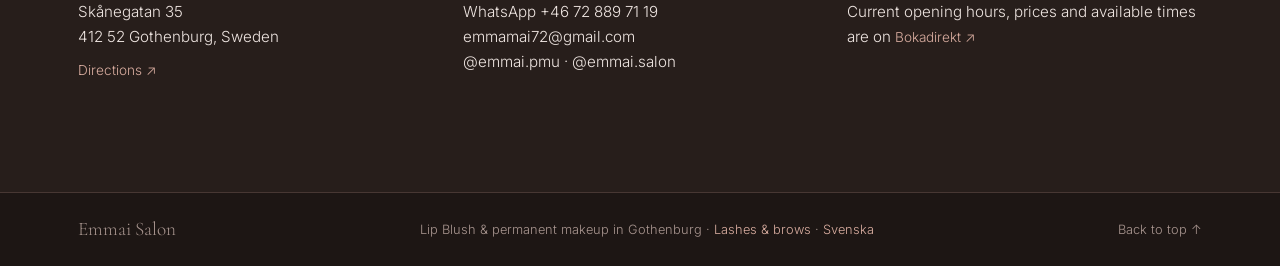
==== commit 7c2a4af1: "Open Instagram app directly on mobile Co-authored-by: Copilot App <223556219+Copilot@users.noreply.g" ====
--- a/en/index.html
+++ b/en/index.html
@@ -108,7 +108,7 @@
   <h2>Get your free<em>online consultation.</em></h2>
   <p class="lead">Not sure about colour, shape or whether Lip Blush suits you? Send a question and Emma will reply personally – no obligation.</p>
   <div class="actions">
-    <a class="btn arrow" href="https://ig.me/m/emmai.pmu" data-lead="Instagram">Message on Instagram</a>
+    <a class="btn arrow" href="https://www.instagram.com/emmai.pmu/" data-lead="Instagram">Message on Instagram</a>
     <a class="btn ghost" href="https://wa.me/46728897119?text=Hi%21%20I%20would%20like%20a%20free%20consultation%20about%20Lip%20Blush." data-lead="WhatsApp">WhatsApp</a>
     <a class="btn ghost" href="sms:+46728897119?&body=Hi!%20I%20would%20like%20a%20free%20consultation%20about%20Lip%20Blush." data-lead="SMS">Send SMS</a>
     <button class="btn ghost" type="button" id="consult-toggle" aria-controls="consult-form" aria-expanded="false">Leave your details</button>
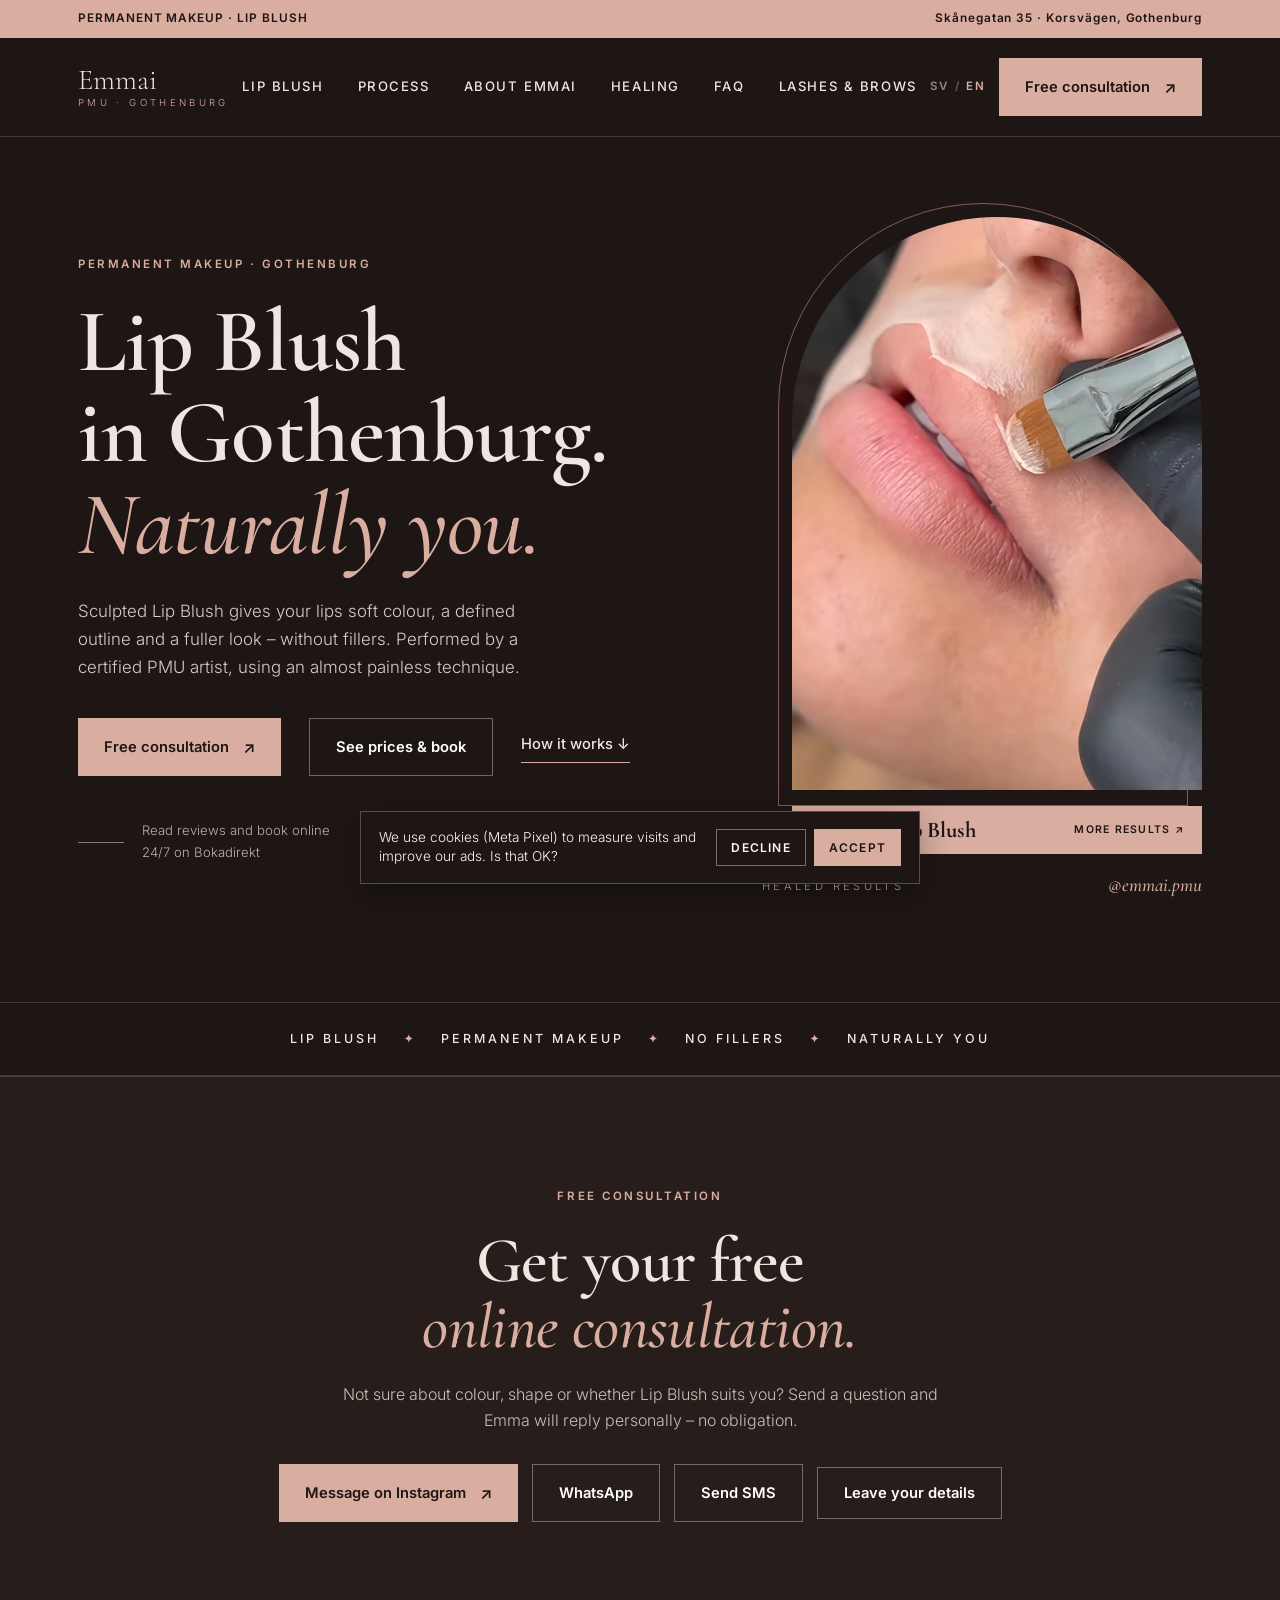
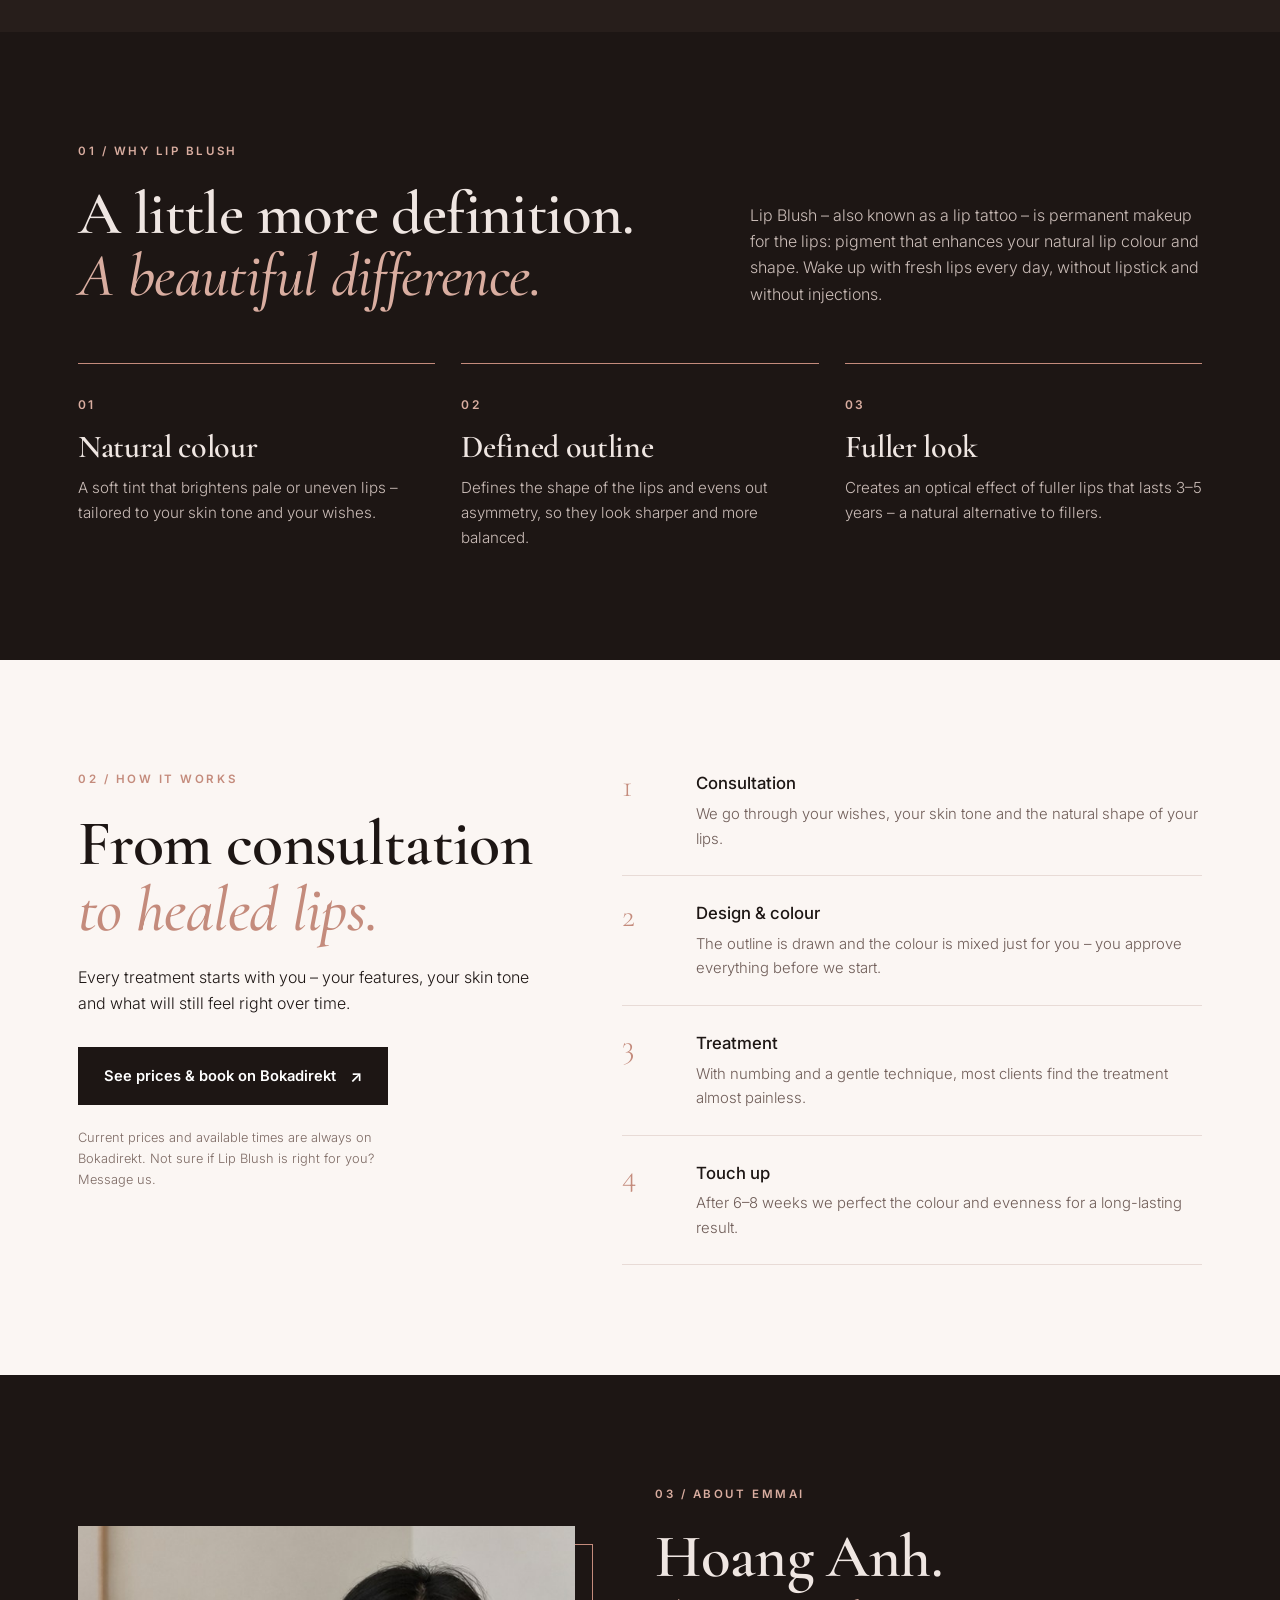
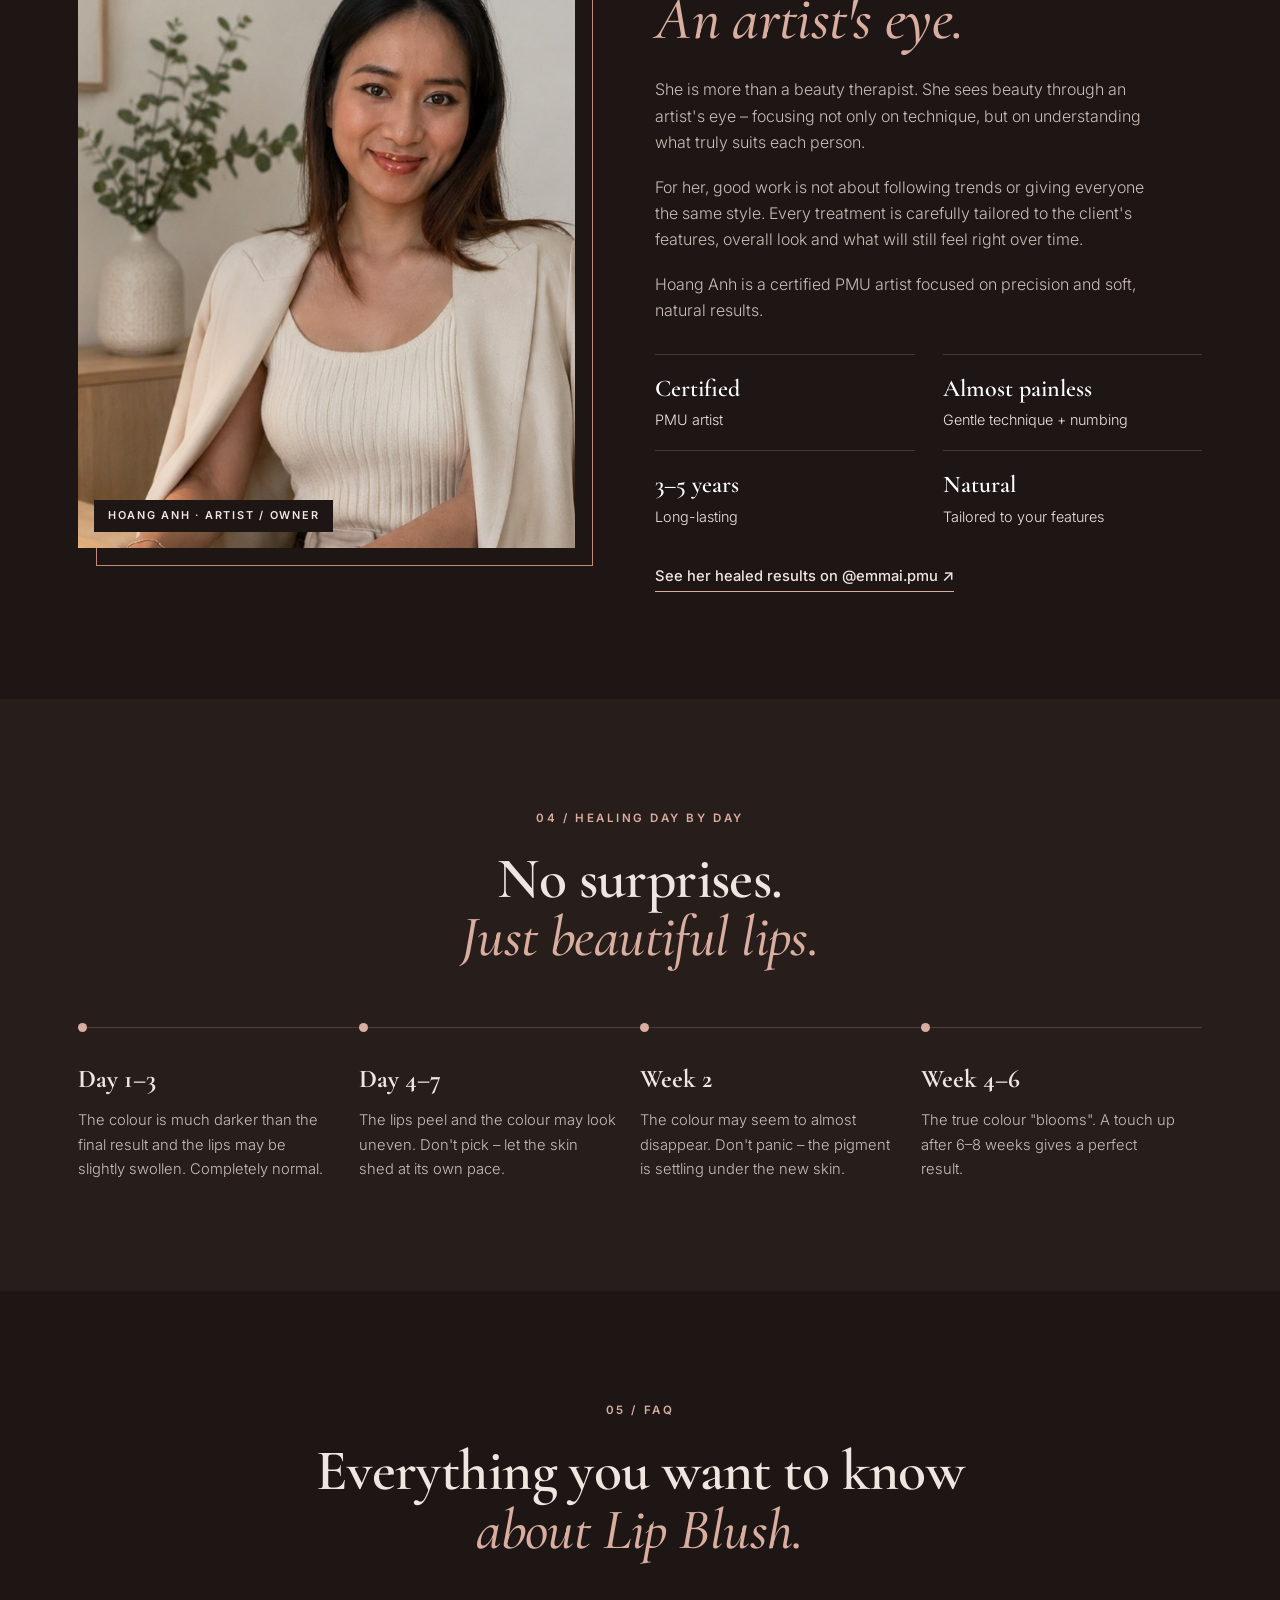
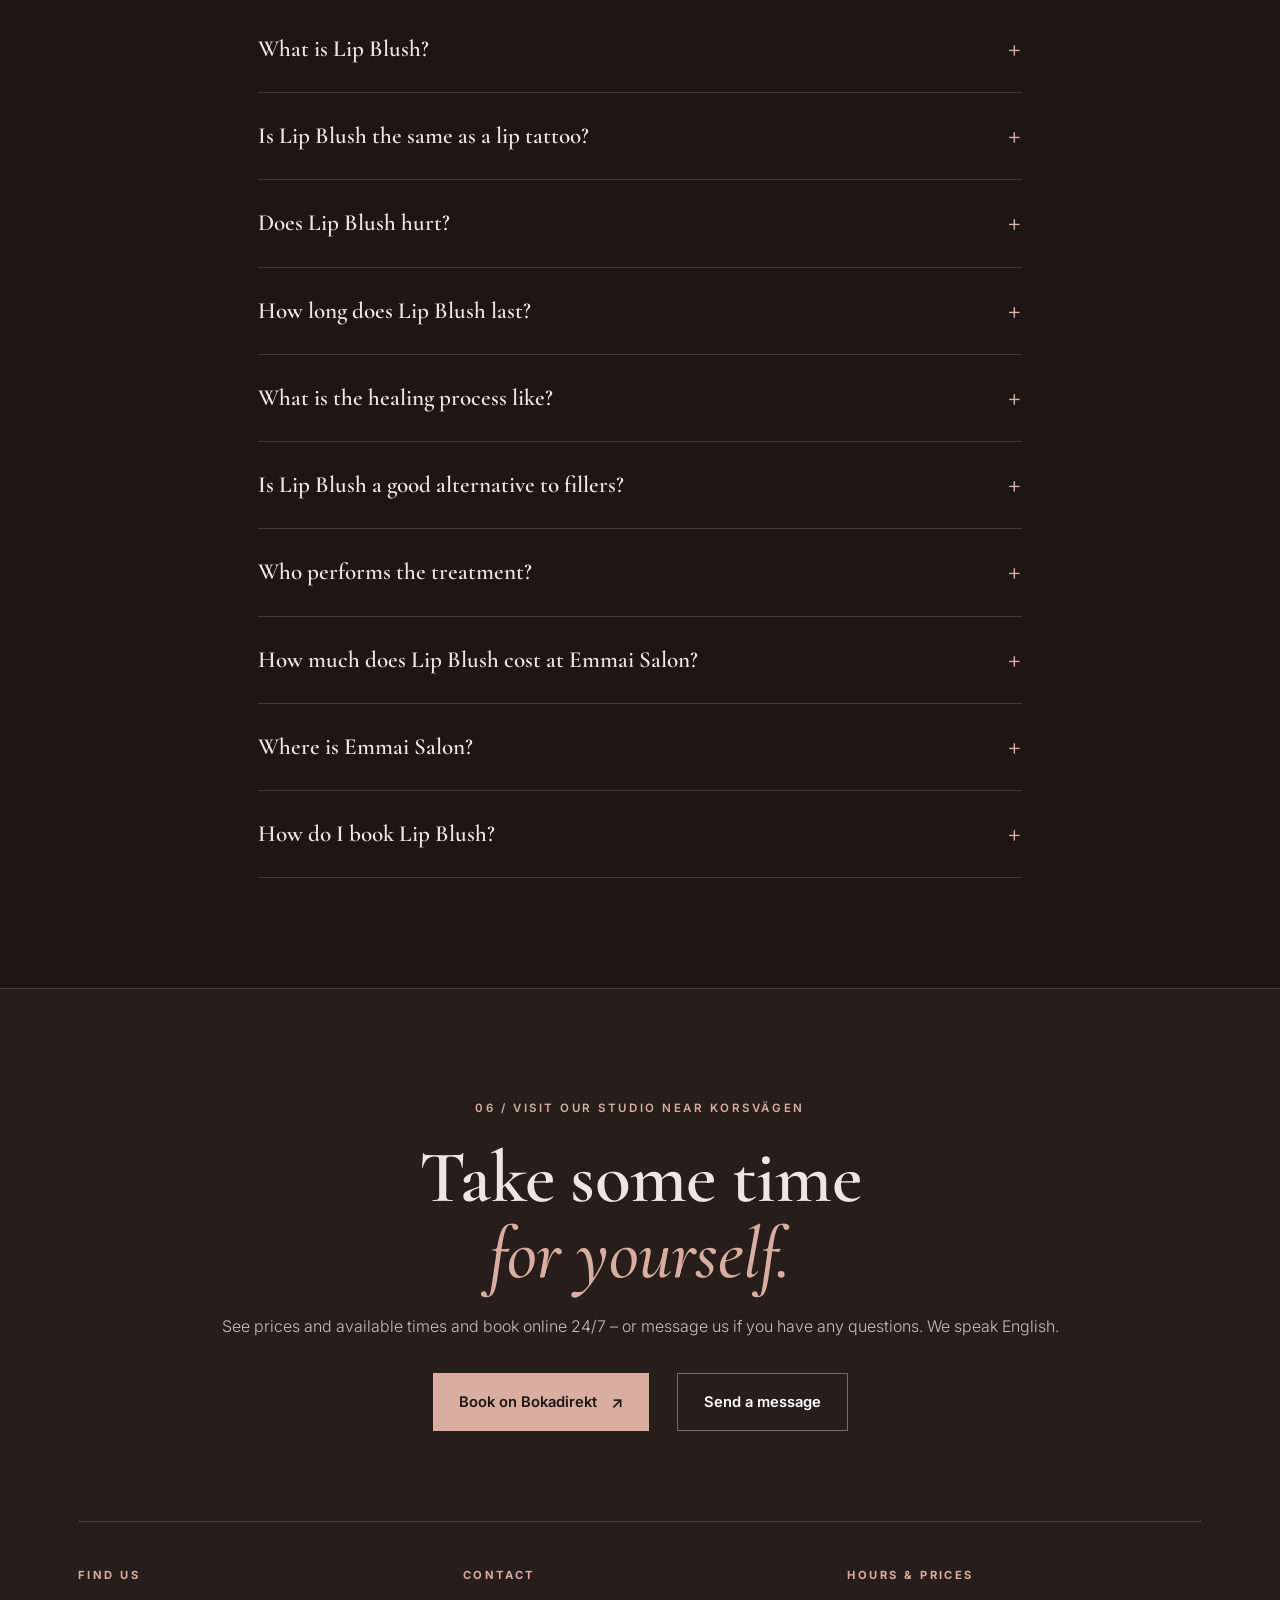
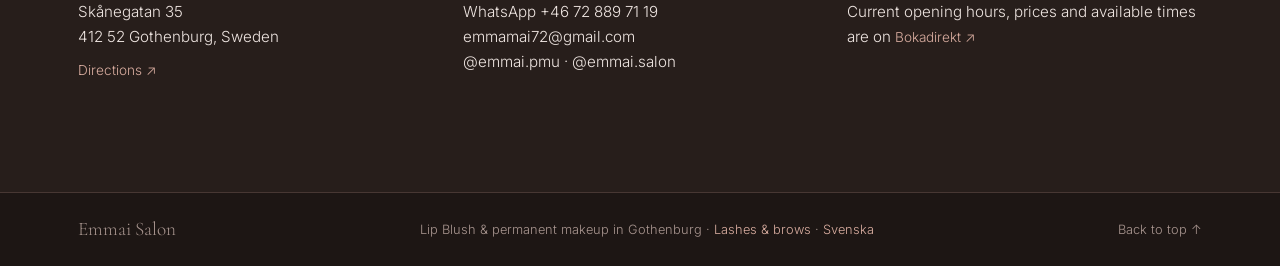
==== commit 7db30f05: "Update default WhatsApp/SMS message Co-authored-by: Copilot App <223556219+Copilot@users.noreply.git" ====
--- a/en/index.html
+++ b/en/index.html
@@ -109,8 +109,8 @@
   <p class="lead">Not sure about colour, shape or whether Lip Blush suits you? Send a question and Emma will reply personally – no obligation.</p>
   <div class="actions">
     <a class="btn arrow" href="https://www.instagram.com/emmai.pmu/" data-lead="Instagram">Message on Instagram</a>
-    <a class="btn ghost" href="https://wa.me/46728897119?text=Hi%21%20I%20would%20like%20a%20free%20consultation%20about%20Lip%20Blush." data-lead="WhatsApp">WhatsApp</a>
-    <a class="btn ghost" href="sms:+46728897119?&body=Hi!%20I%20would%20like%20a%20free%20consultation%20about%20Lip%20Blush." data-lead="SMS">Send SMS</a>
+    <a class="btn ghost" href="https://wa.me/46728897119?text=Hi%2C%20I%27m%20very%20interested%20in%20lip%20blush.%20How%20does%20it%20benefit%20my%20lips%20right%20now%3F" data-lead="WhatsApp">WhatsApp</a>
+    <a class="btn ghost" href="sms:+46728897119?&body=Hi%2C%20I%27m%20very%20interested%20in%20lip%20blush.%20How%20does%20it%20benefit%20my%20lips%20right%20now%3F" data-lead="SMS">Send SMS</a>
     <button class="btn ghost" type="button" id="consult-toggle" aria-controls="consult-form" aria-expanded="false">Leave your details</button>
   </div>
   <form id="consult-form" hidden novalidate data-ok="Thank you! We will get back to you as soon as possible." data-err="Something went wrong. Please try again or message us on Instagram.">
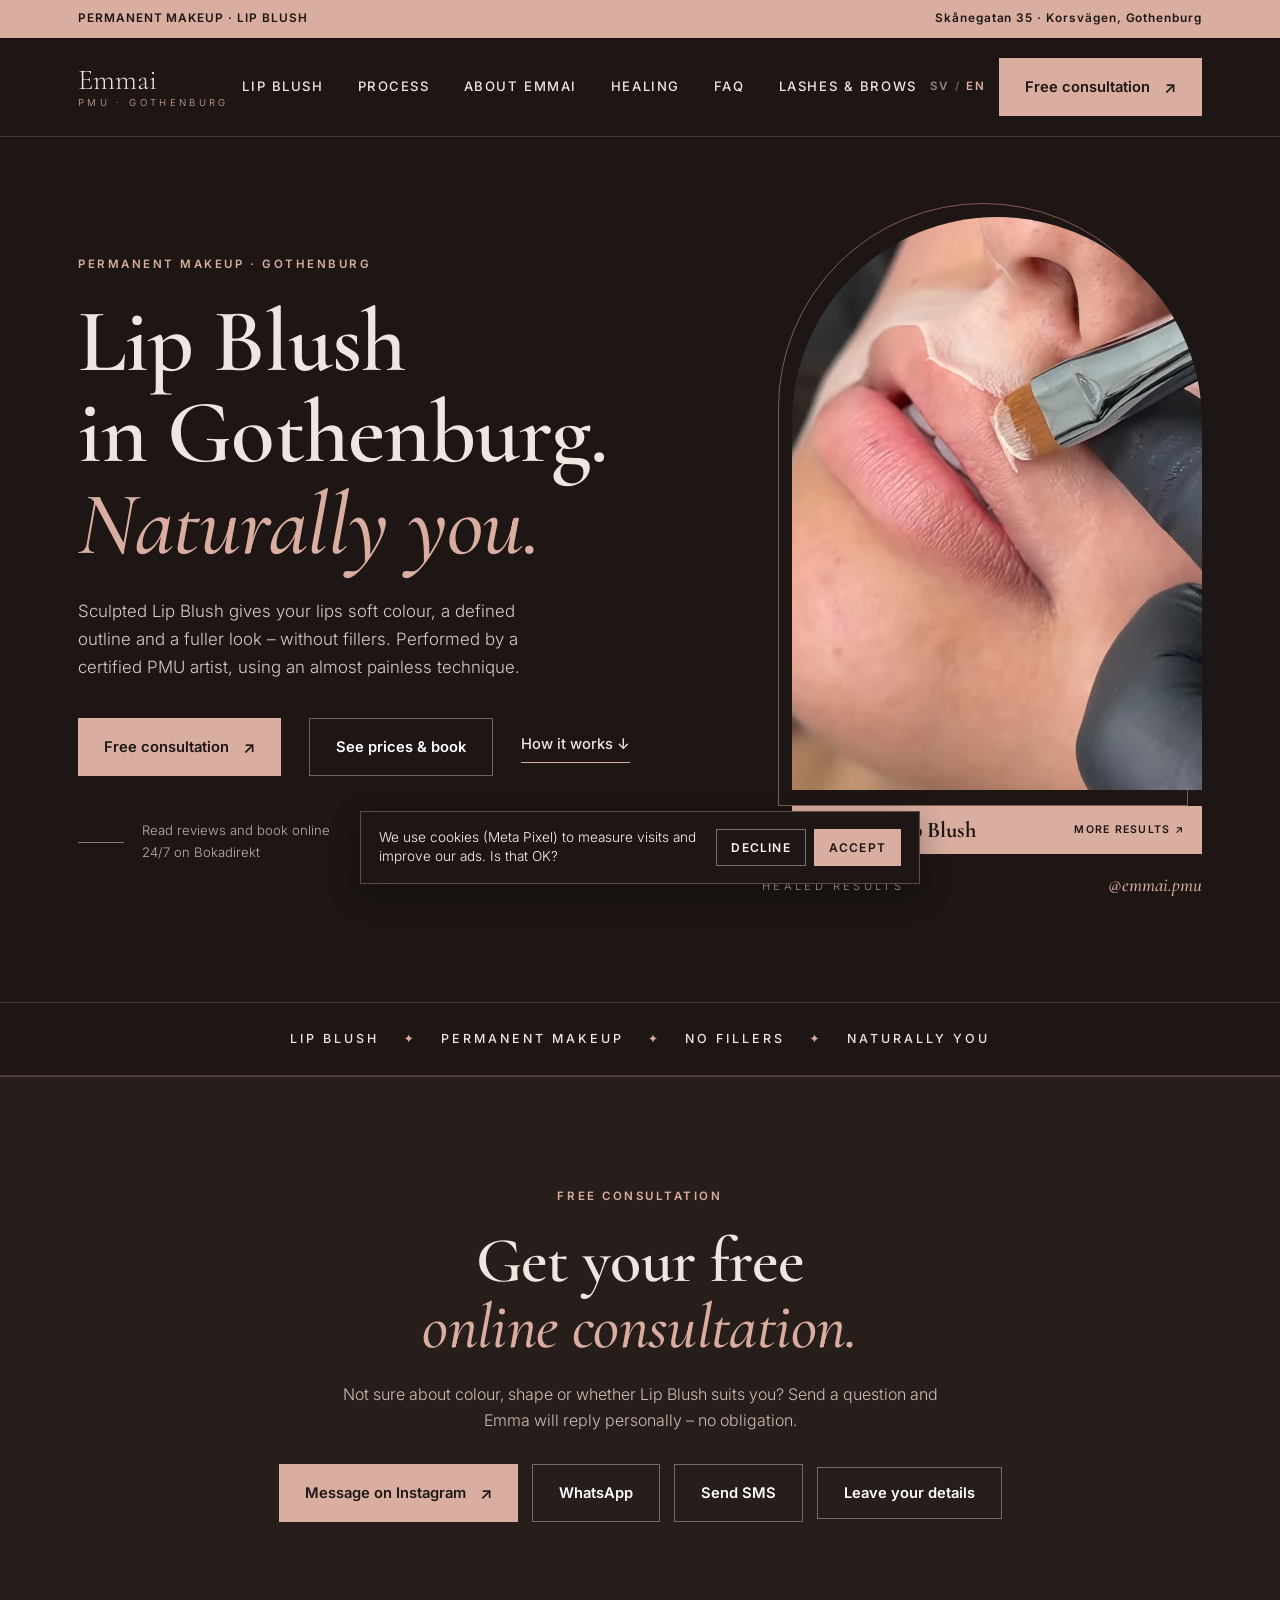
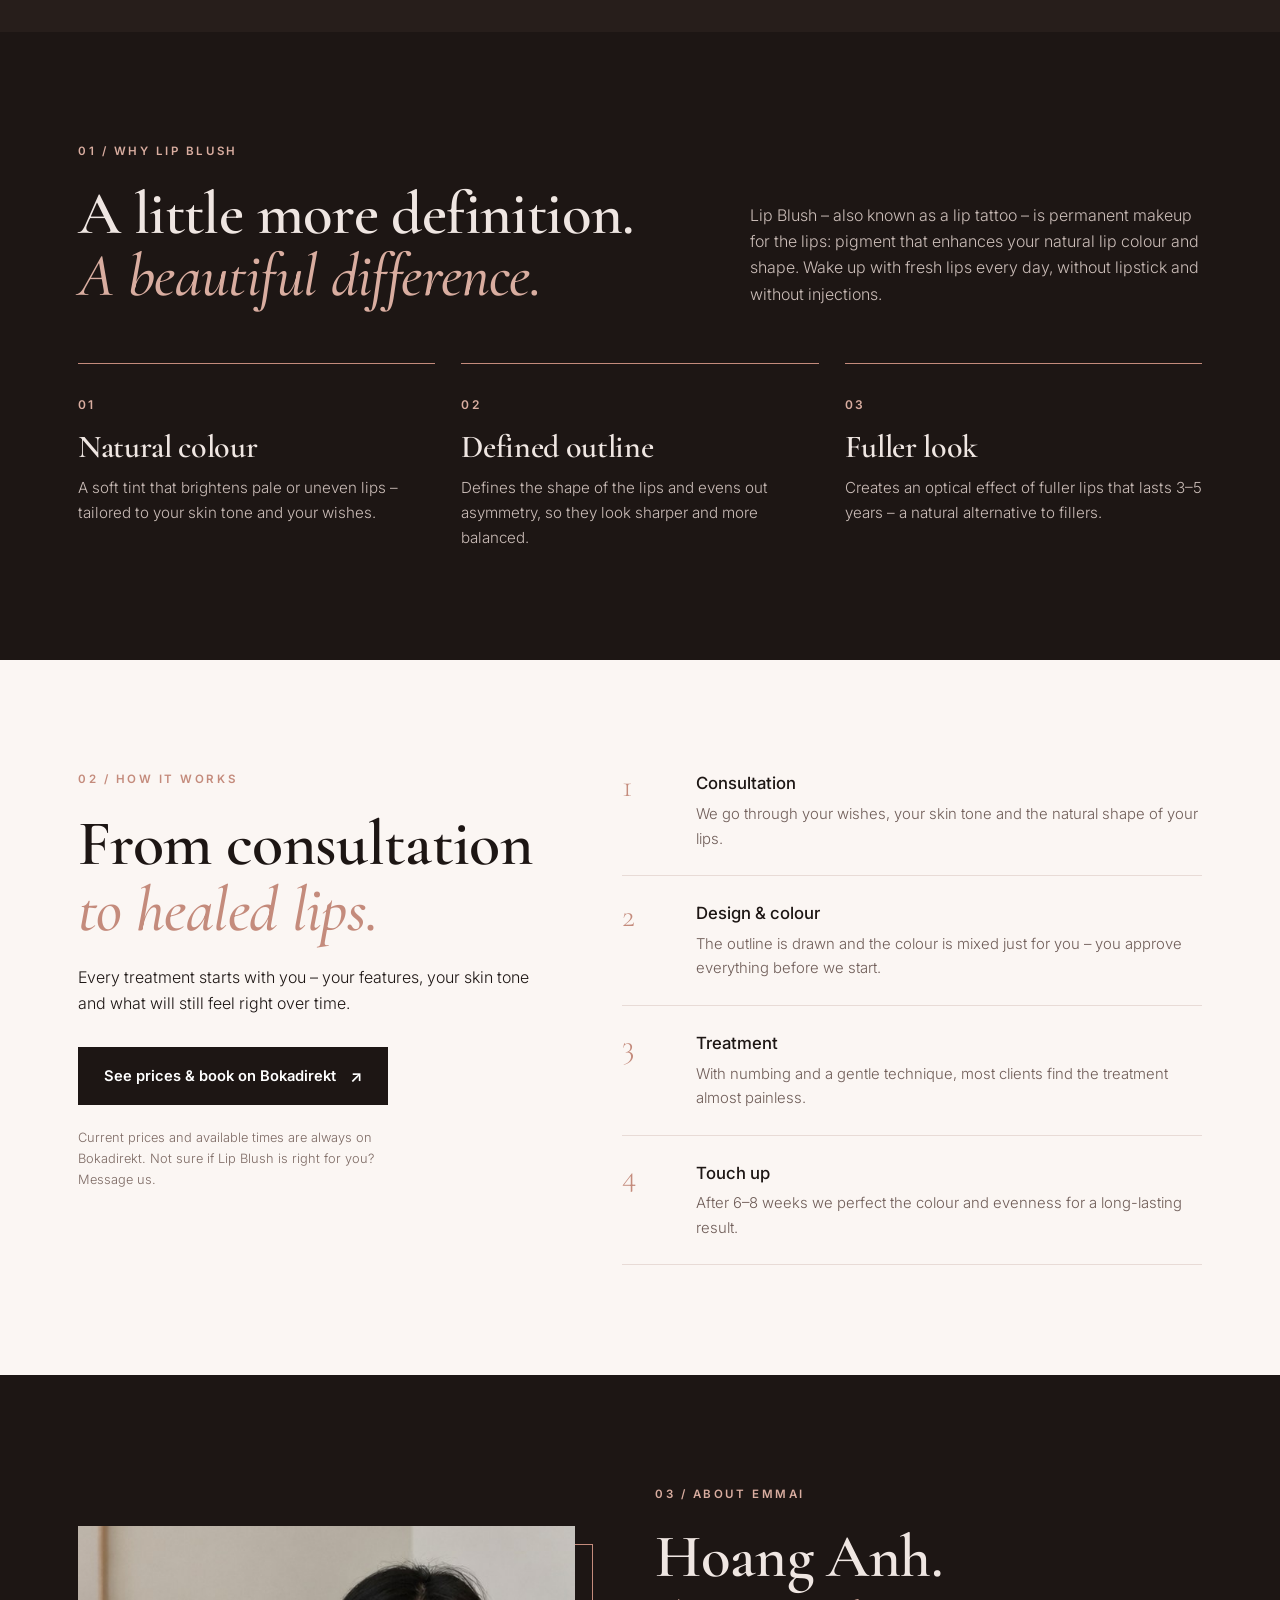
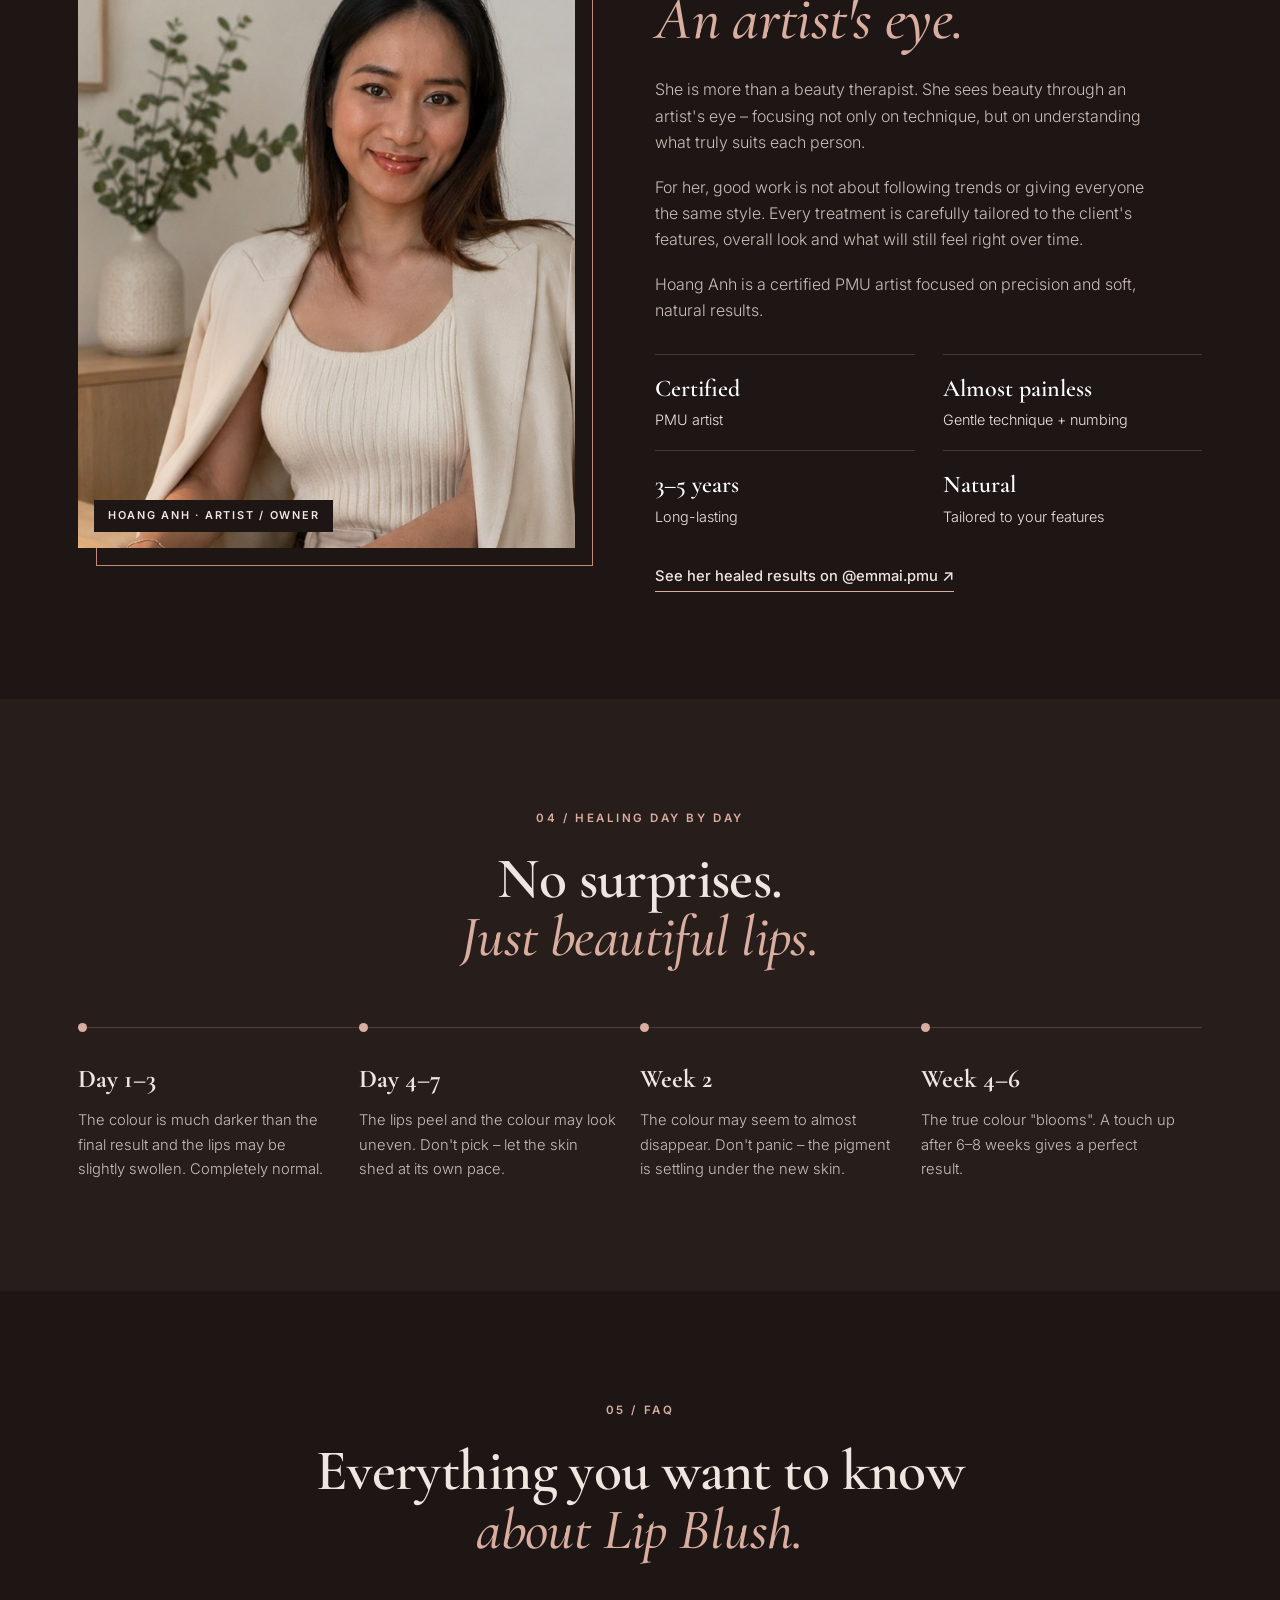
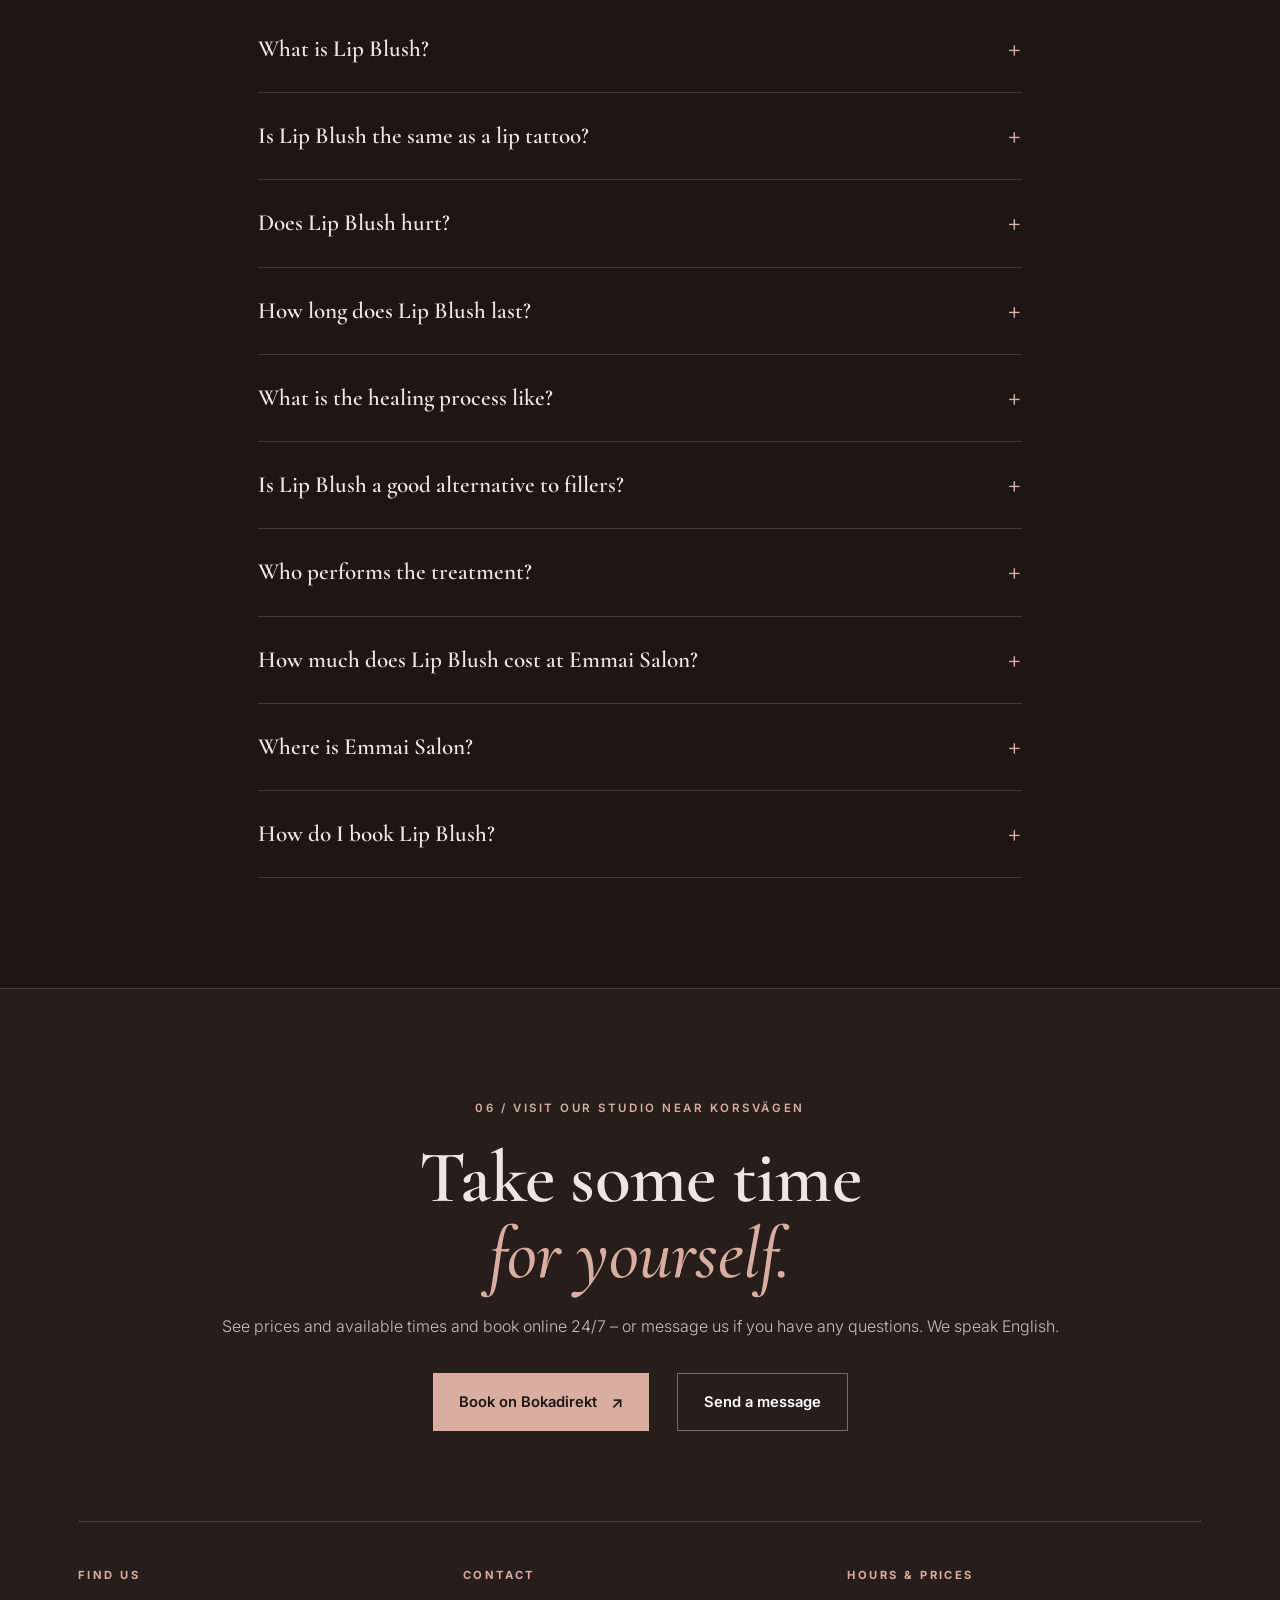
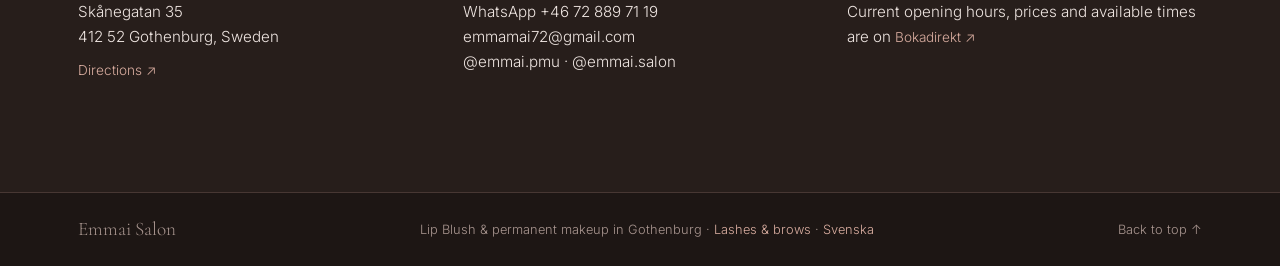
==== commit ed3d641d: "Form: require both phone and email Co-authored-by: Copilot App <223556219+Copilot@users.noreply.gith" ====
--- a/en/index.html
+++ b/en/index.html
@@ -118,8 +118,10 @@
     <input type="hidden" name="subject" value="Ny konsultationsförfrågan – emmaisalon.se">
     <input type="checkbox" name="botcheck" tabindex="-1" autocomplete="off" style="display:none">
     <input name="name" placeholder="Name" required autocomplete="name">
-    <input name="contact" placeholder="Phone or email" required autocomplete="email tel">
+    <input name="phone" type="tel" placeholder="Phone" required autocomplete="tel">
+    <input name="email" type="email" placeholder="Email" required autocomplete="email">
     <textarea name="message" rows="3" placeholder="What are you wondering about? (optional)"></textarea>
+    <small>Want to share photos? Please send them via WhatsApp or Instagram.</small>
     <button class="btn arrow" type="submit">Send request</button>
     <small>We only use your details to respond to your request.</small>
     <p class="form-msg" role="status"></p>
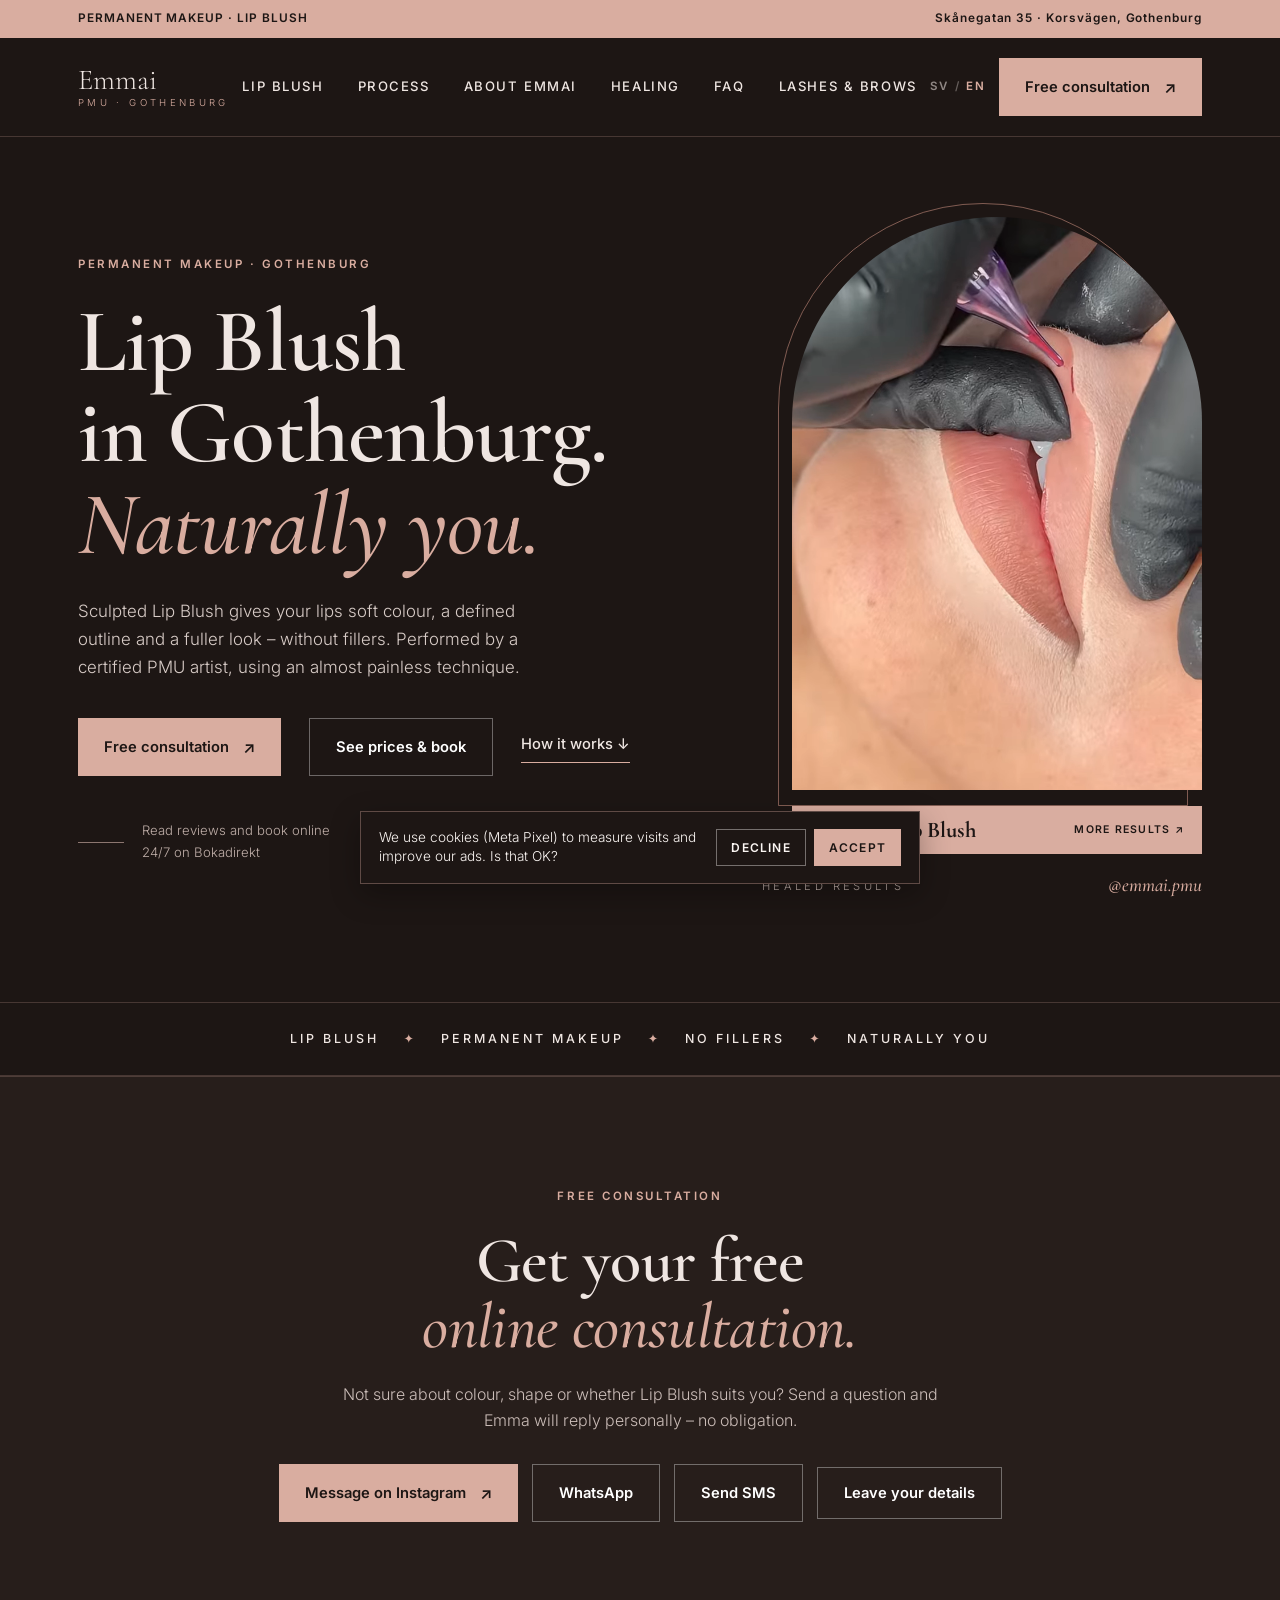
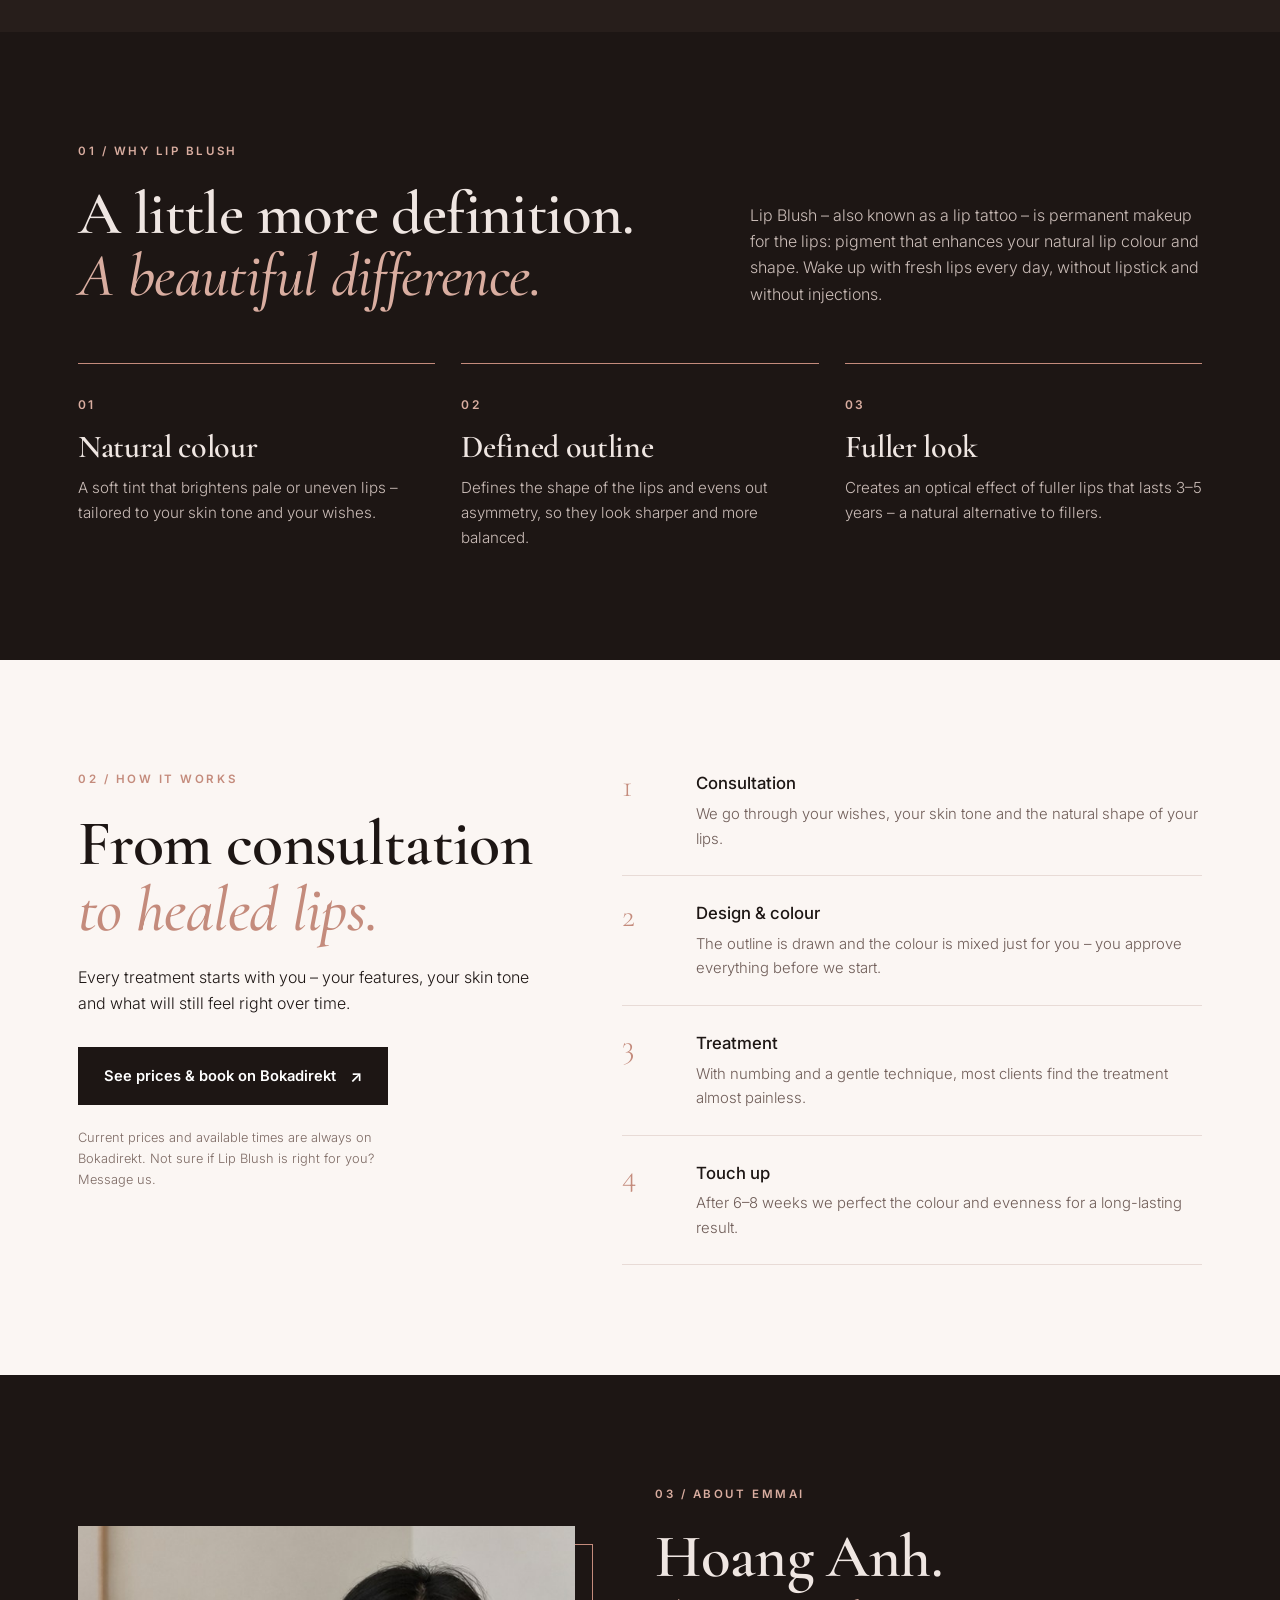
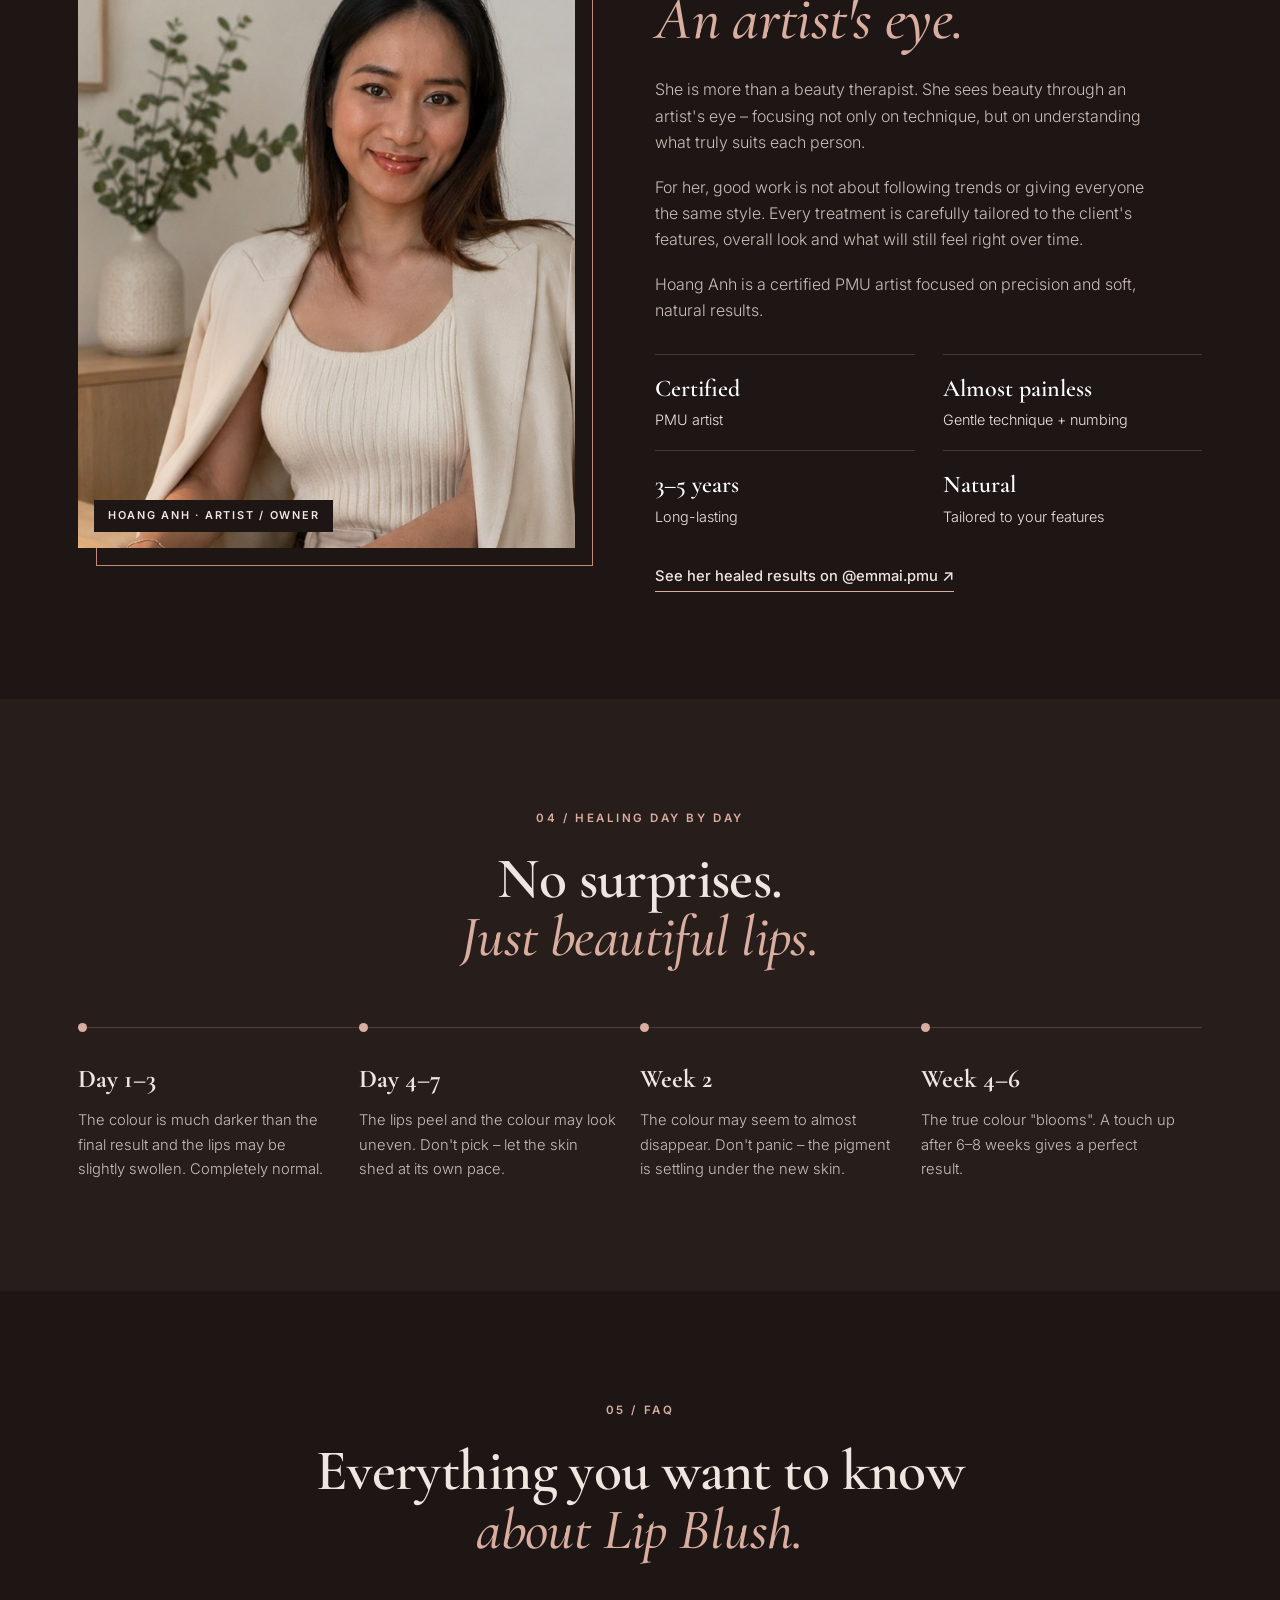
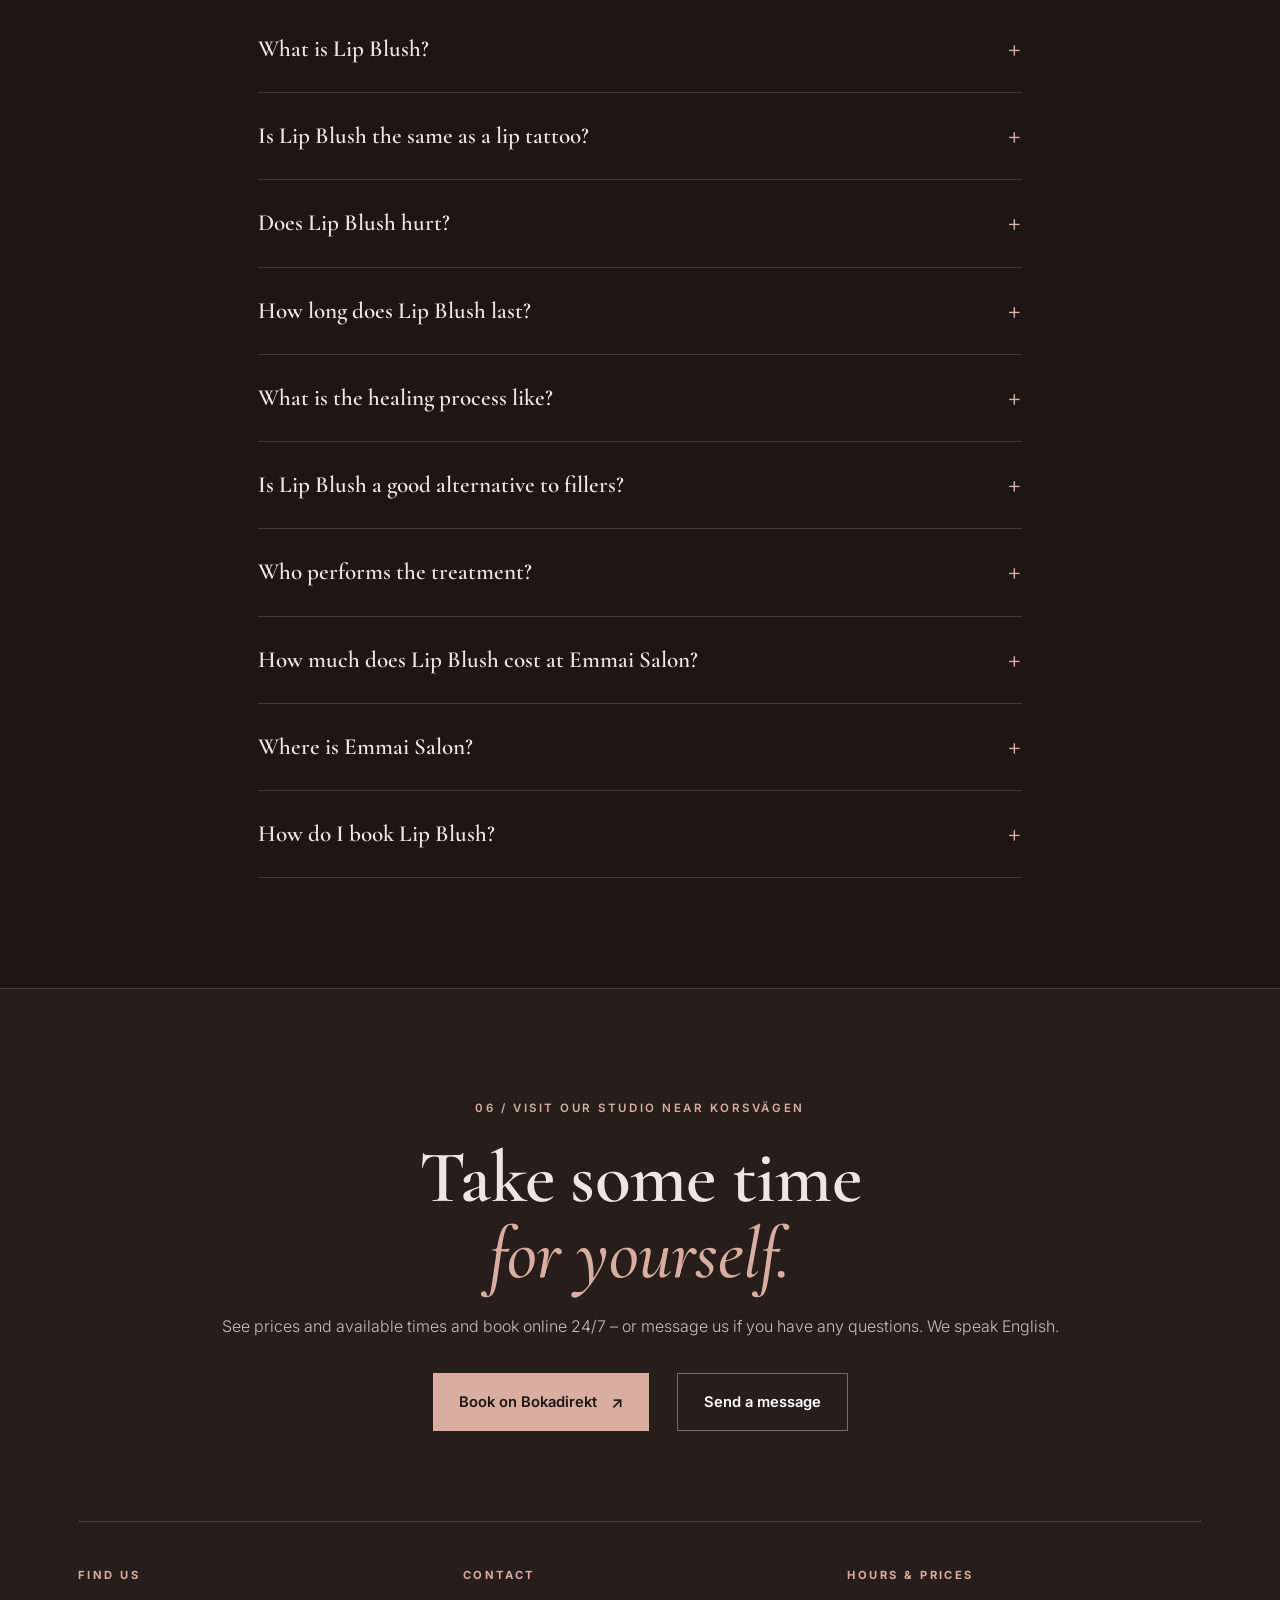
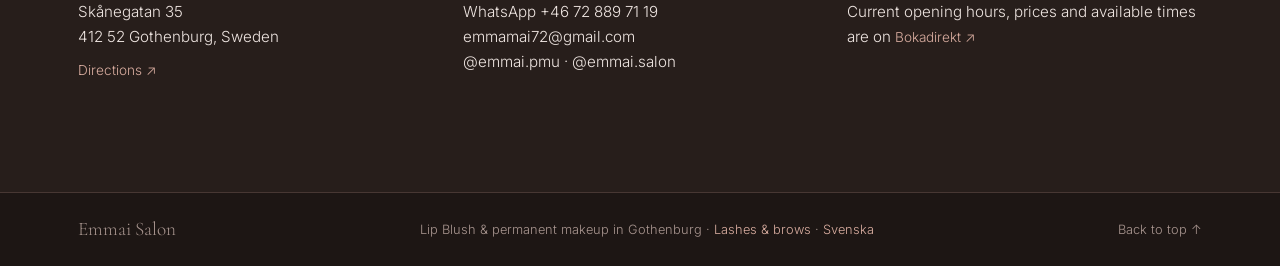
==== commit 8c7d2132: "Hero video: force autoplay on mobile Co-authored-by: Copilot App <223556219+Copilot@users.noreply.gi" ====
--- a/en/index.html
+++ b/en/index.html
@@ -94,7 +94,7 @@
   </div>
   <div class="arch-wrap">
     <div class="arch">
-      <video class="hero-video" autoplay muted loop playsinline preload="metadata" poster="/img/hero-poster.jpg?v=2" width="696" height="972" aria-label="Healed results of Sculpted Lip Blush at Emmai in Gothenburg"><source src="/img/hero.webm?v=2" type="video/webm"><source src="/img/hero.mp4?v=2" type="video/mp4"></video>
+      <video class="hero-video" autoplay muted loop playsinline preload="auto" poster="/img/hero-poster.jpg?v=2" width="696" height="972" aria-label="Healed results of Sculpted Lip Blush at Emmai in Gothenburg"><source src="/img/hero.mp4?v=2" type="video/mp4"><source src="/img/hero.webm?v=2" type="video/webm"></video>
     </div>
     <a class="tag" href="https://www.instagram.com/emmai.pmu/"><b>Sculpted Lip Blush</b><small>More results ↗</small></a>
     <div class="arch-caption"><span>HEALED RESULTS</span><em>@emmai.pmu</em></div>
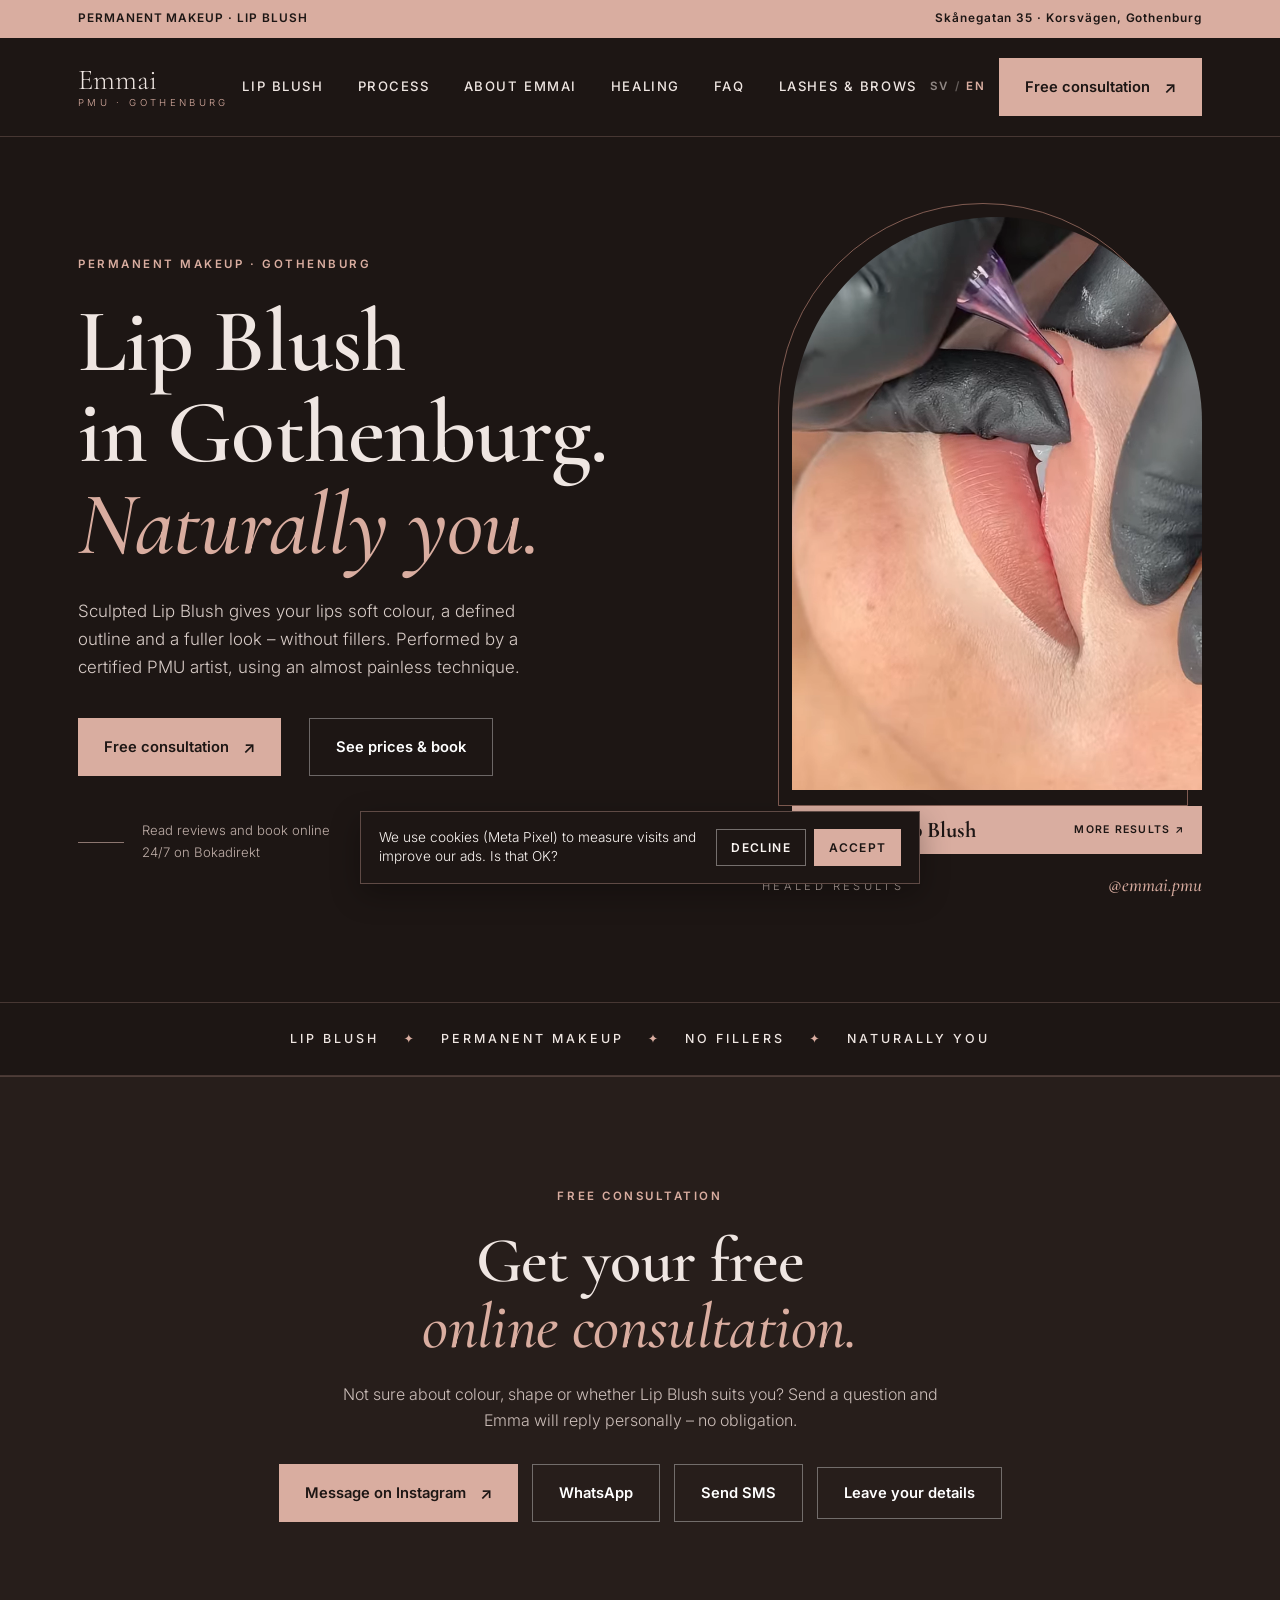
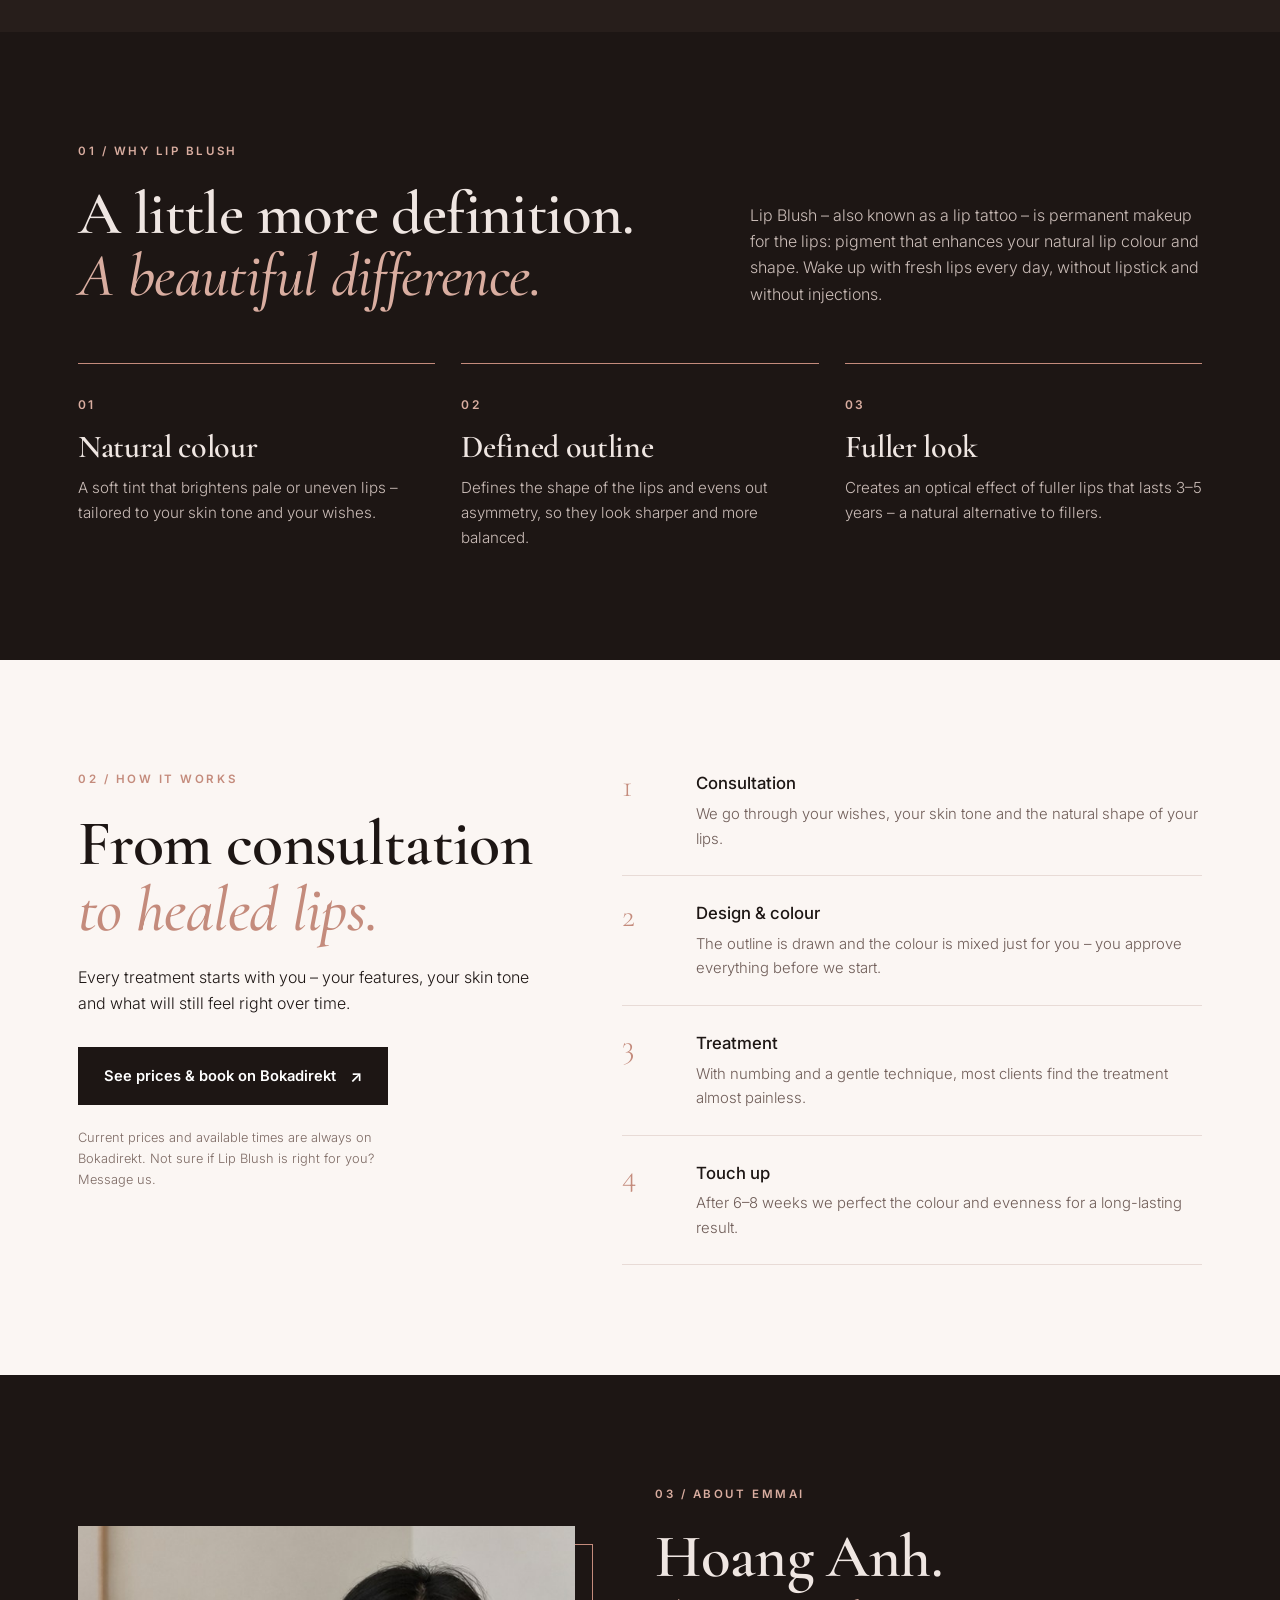
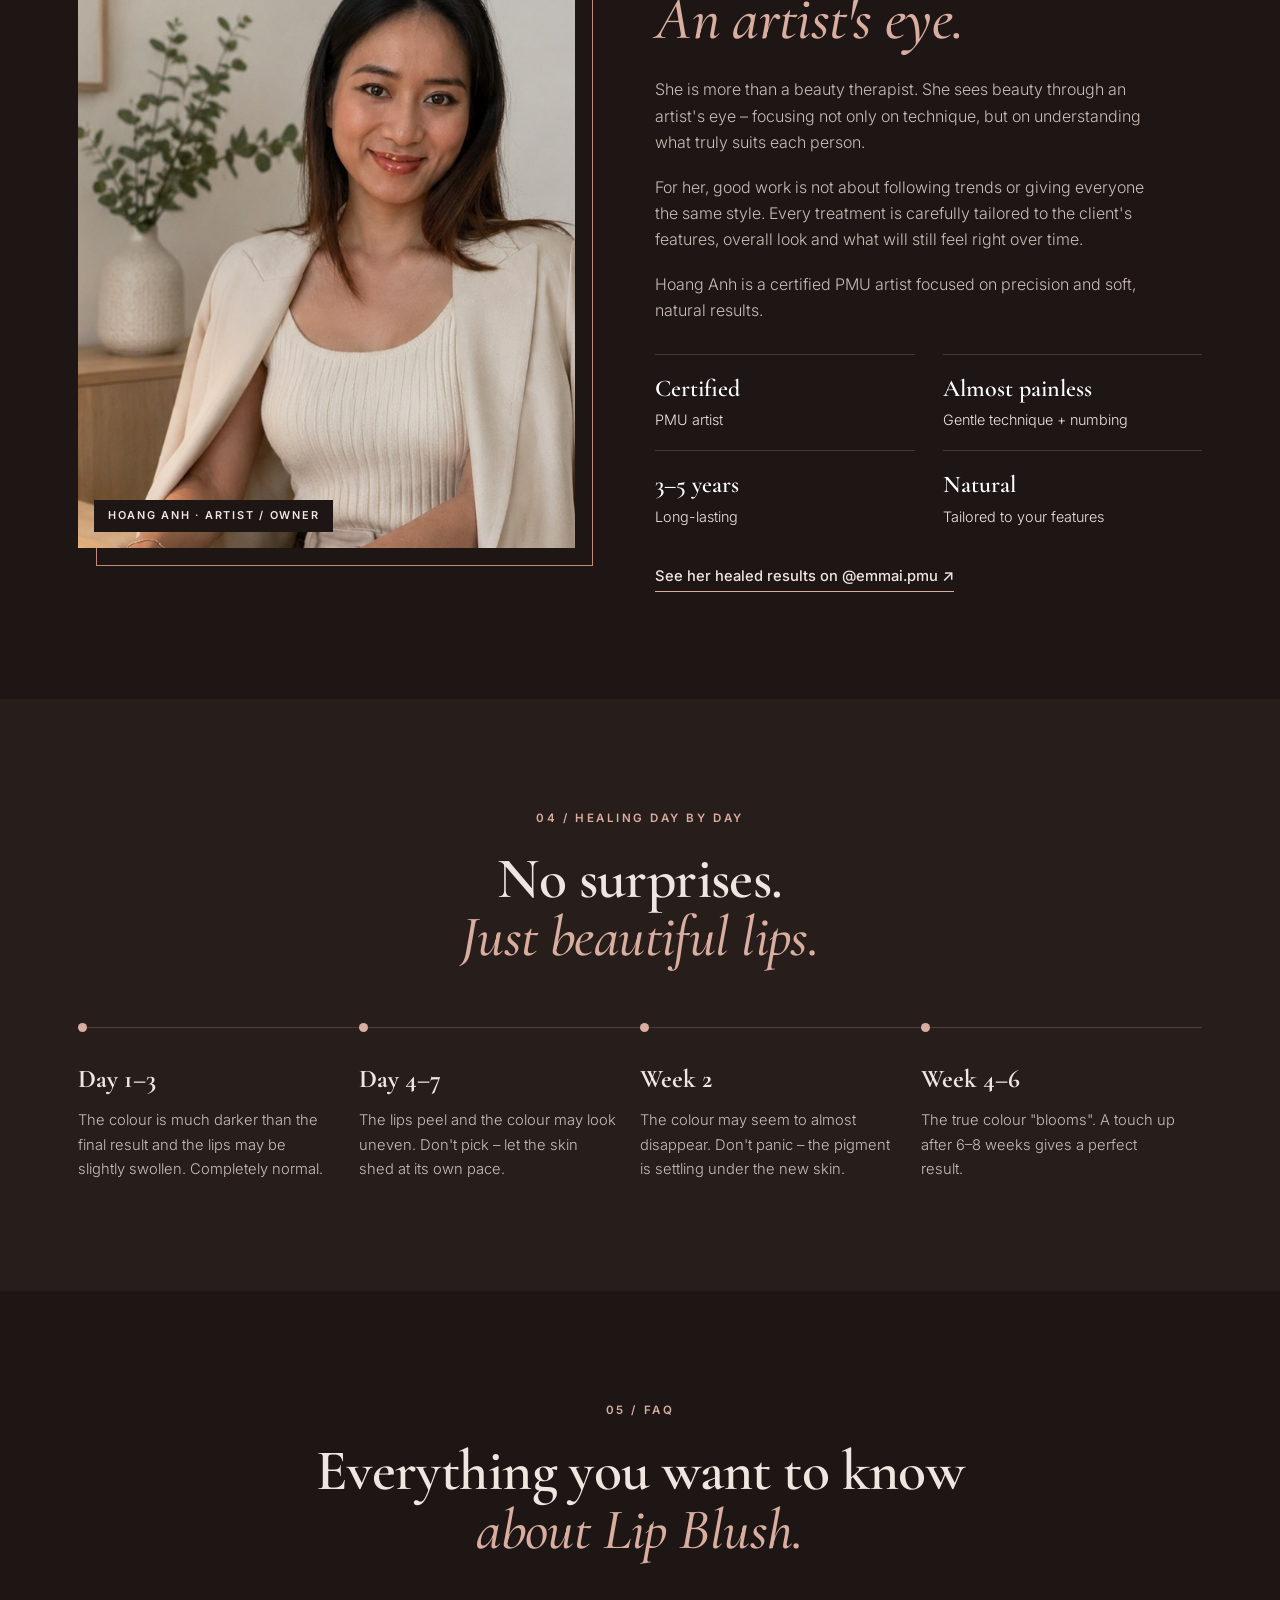
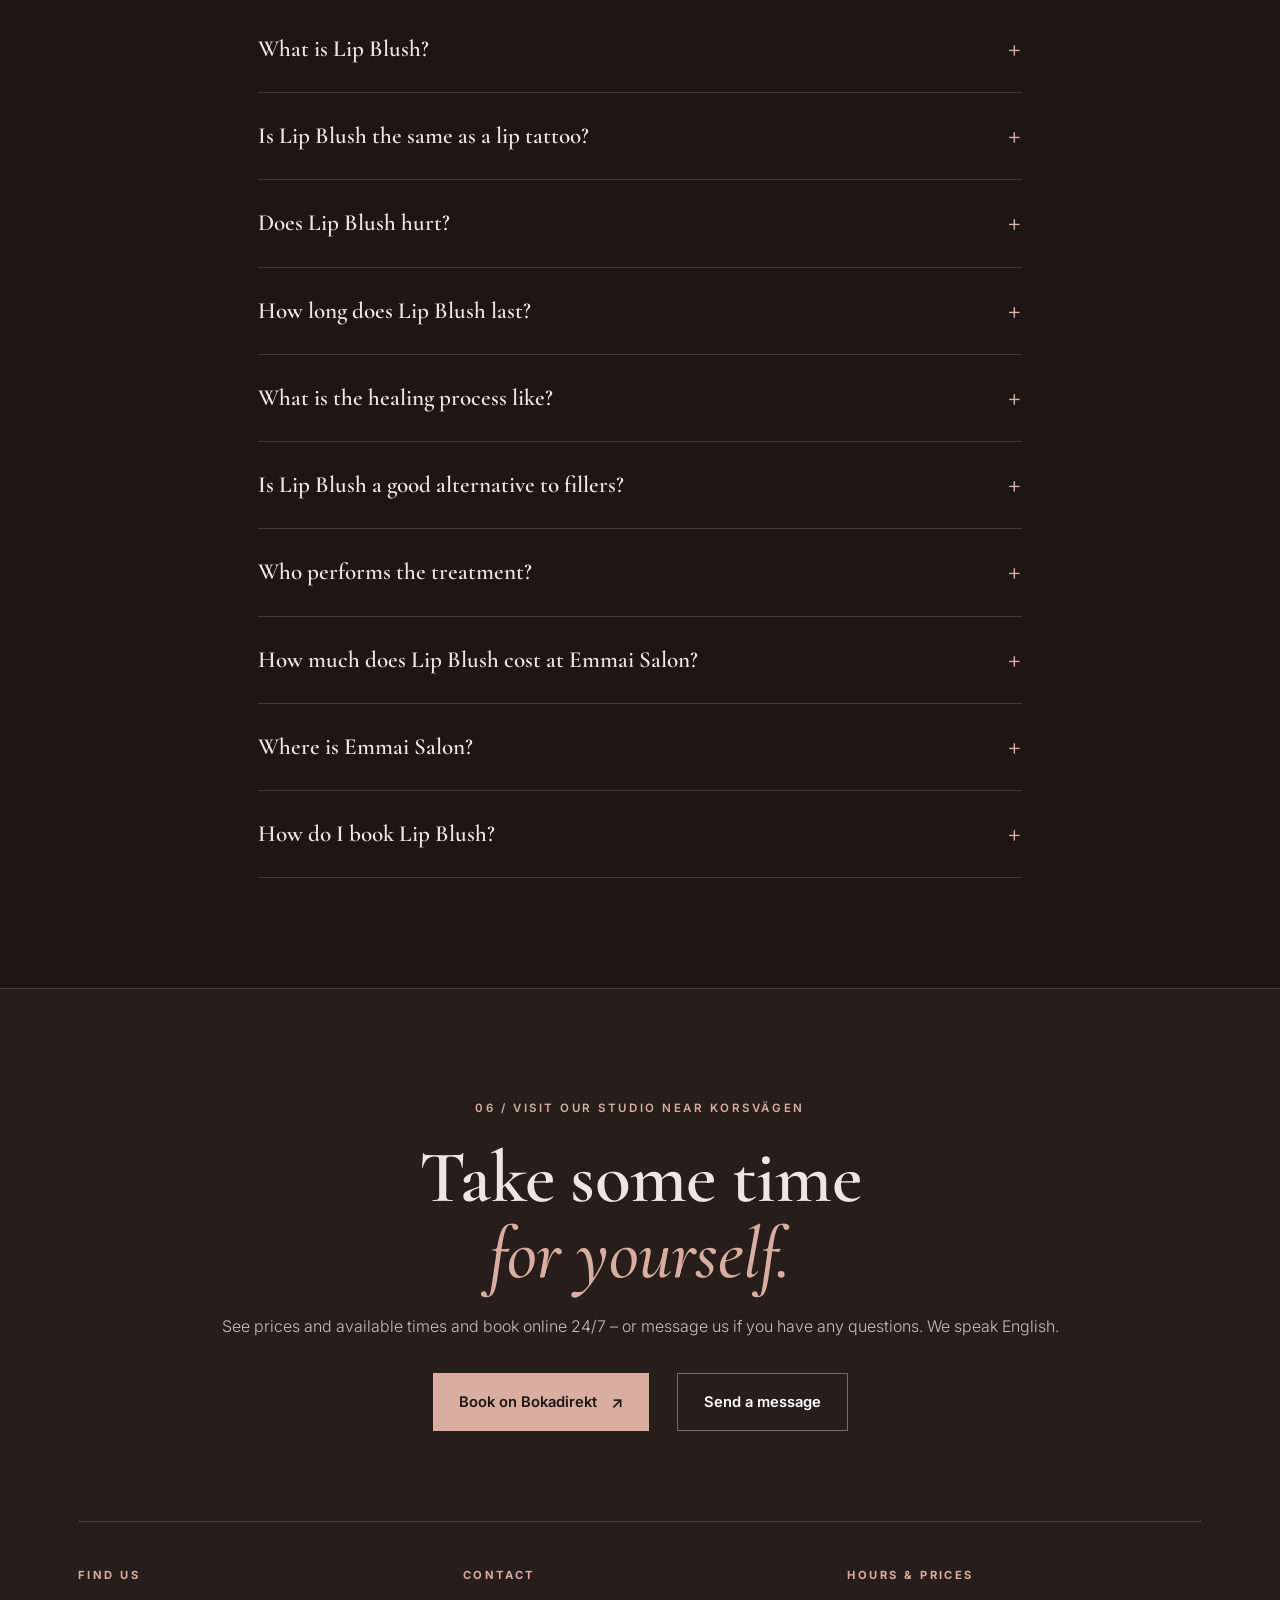
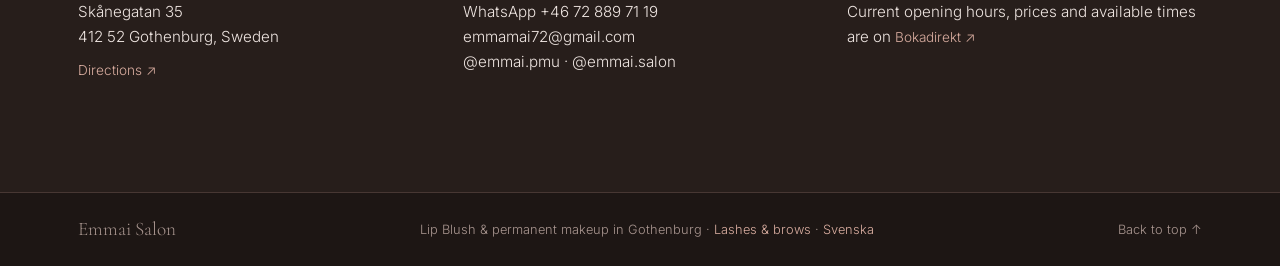
==== commit 57ac5f34: "Remove 'how it works' hero link Co-authored-by: Copilot App <223556219+Copilot@users.noreply.github." ====
--- a/en/index.html
+++ b/en/index.html
@@ -88,7 +88,6 @@
     <div class="actions">
       <a class="btn arrow" href="#consultation">Free consultation</a>
       <a class="btn ghost" href="https://www.bokadirekt.se/places/emmai-salon-136025">See prices &amp; book</a>
-      <a class="link" href="#process">How it works ↓</a>
     </div>
     <div class="note">Read reviews and book online<br>24/7 on Bokadirekt</div>
   </div>
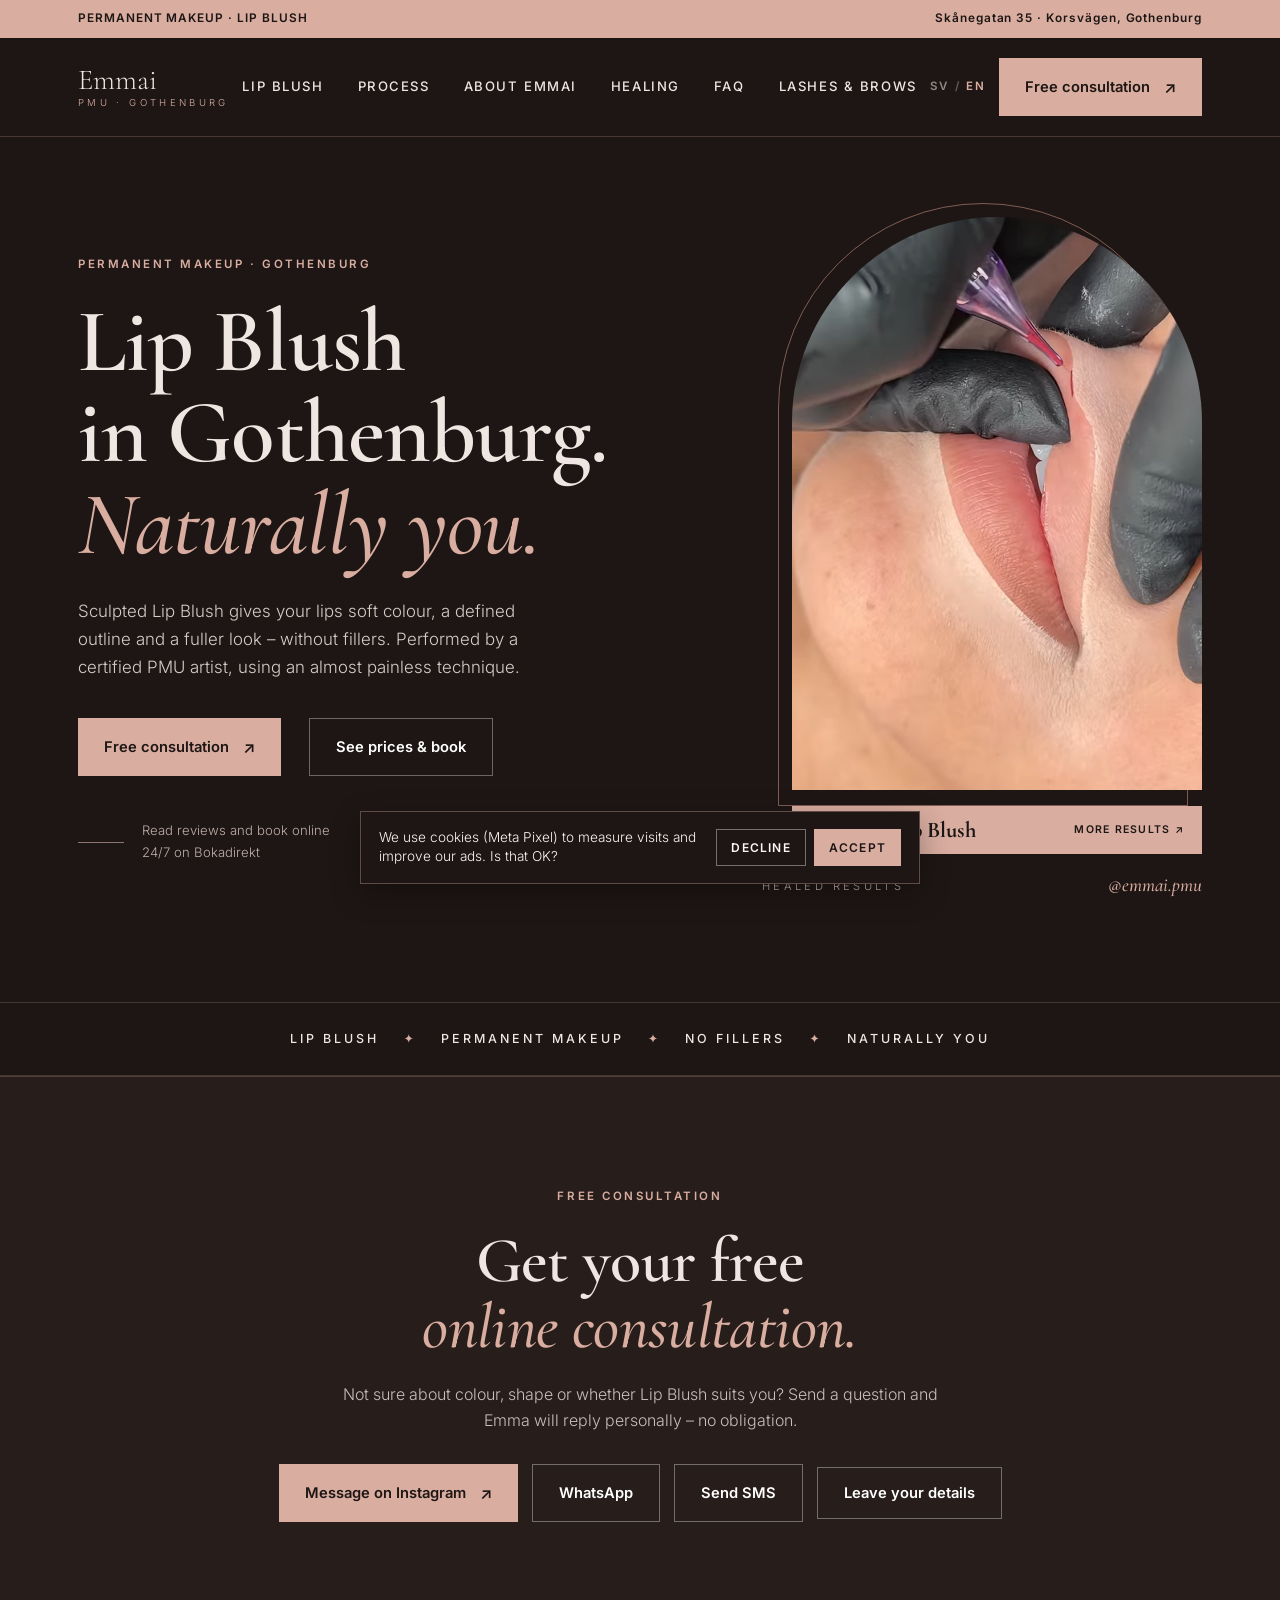
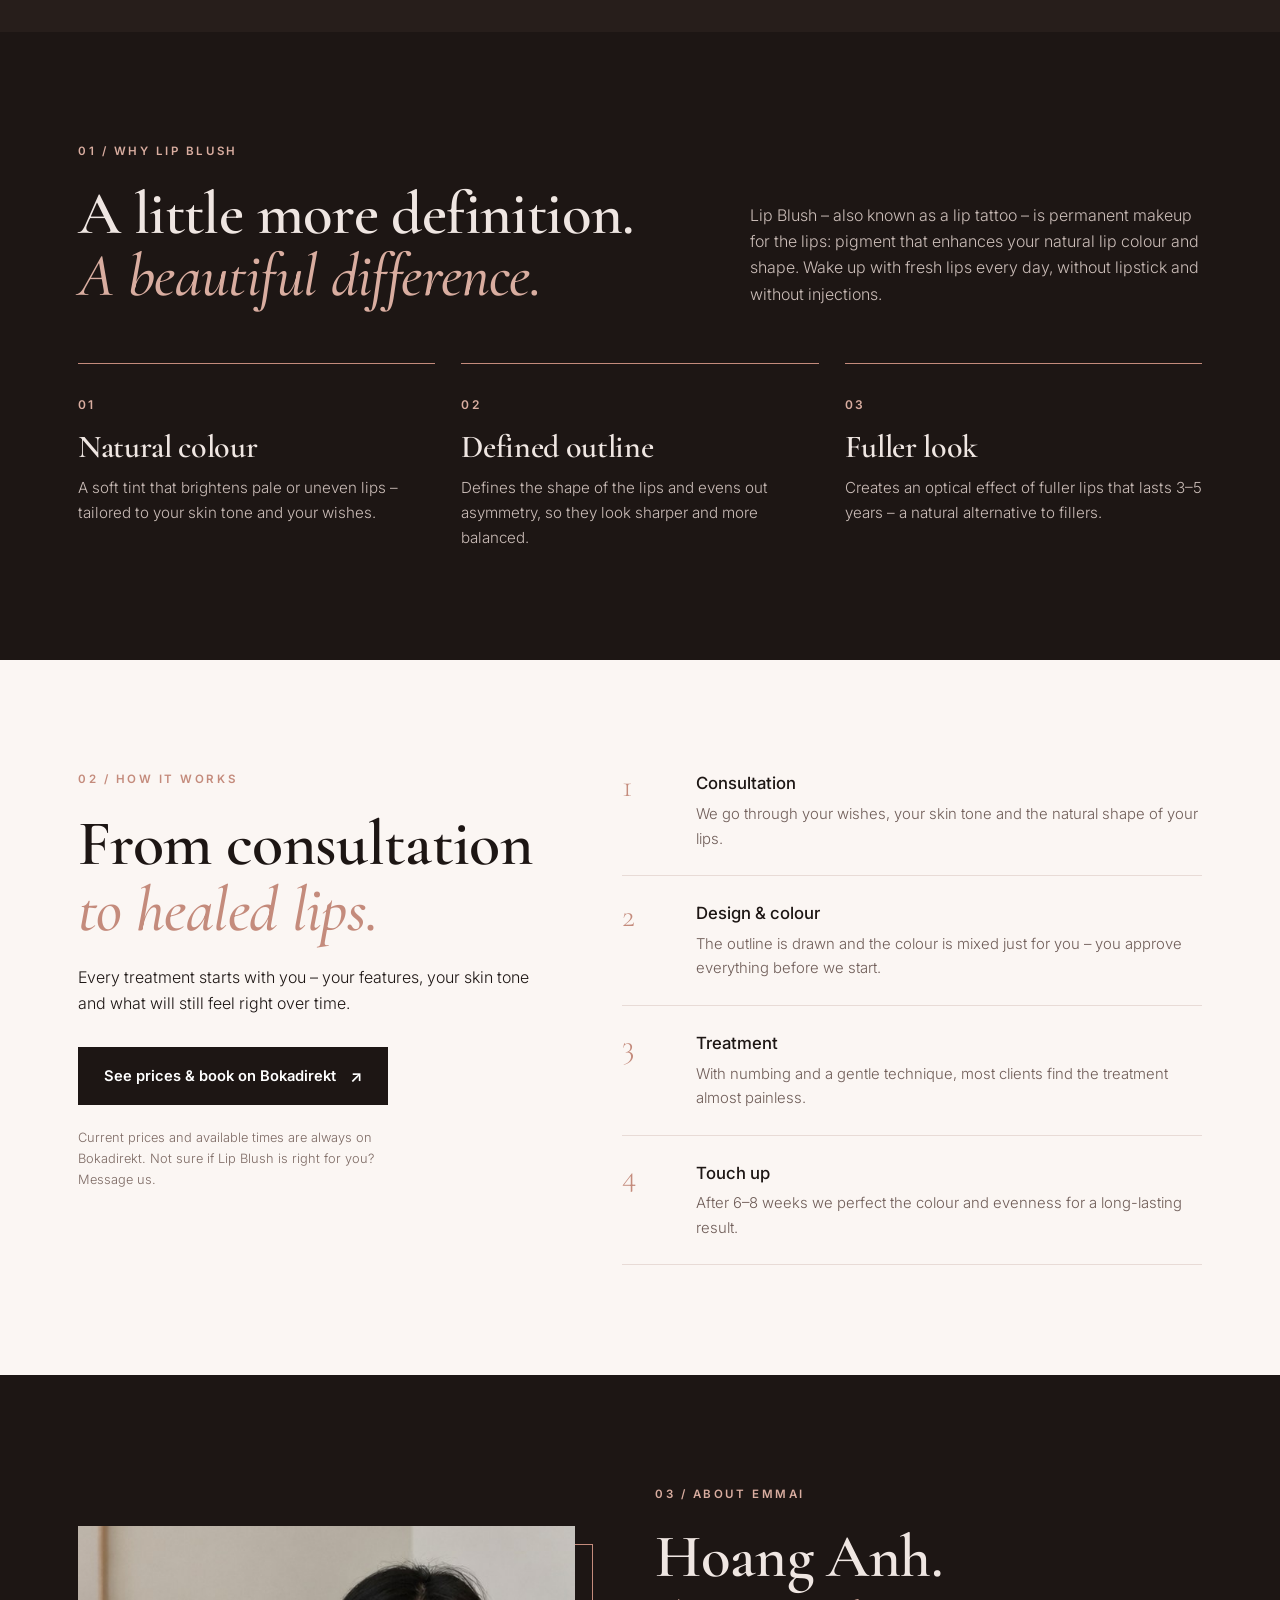
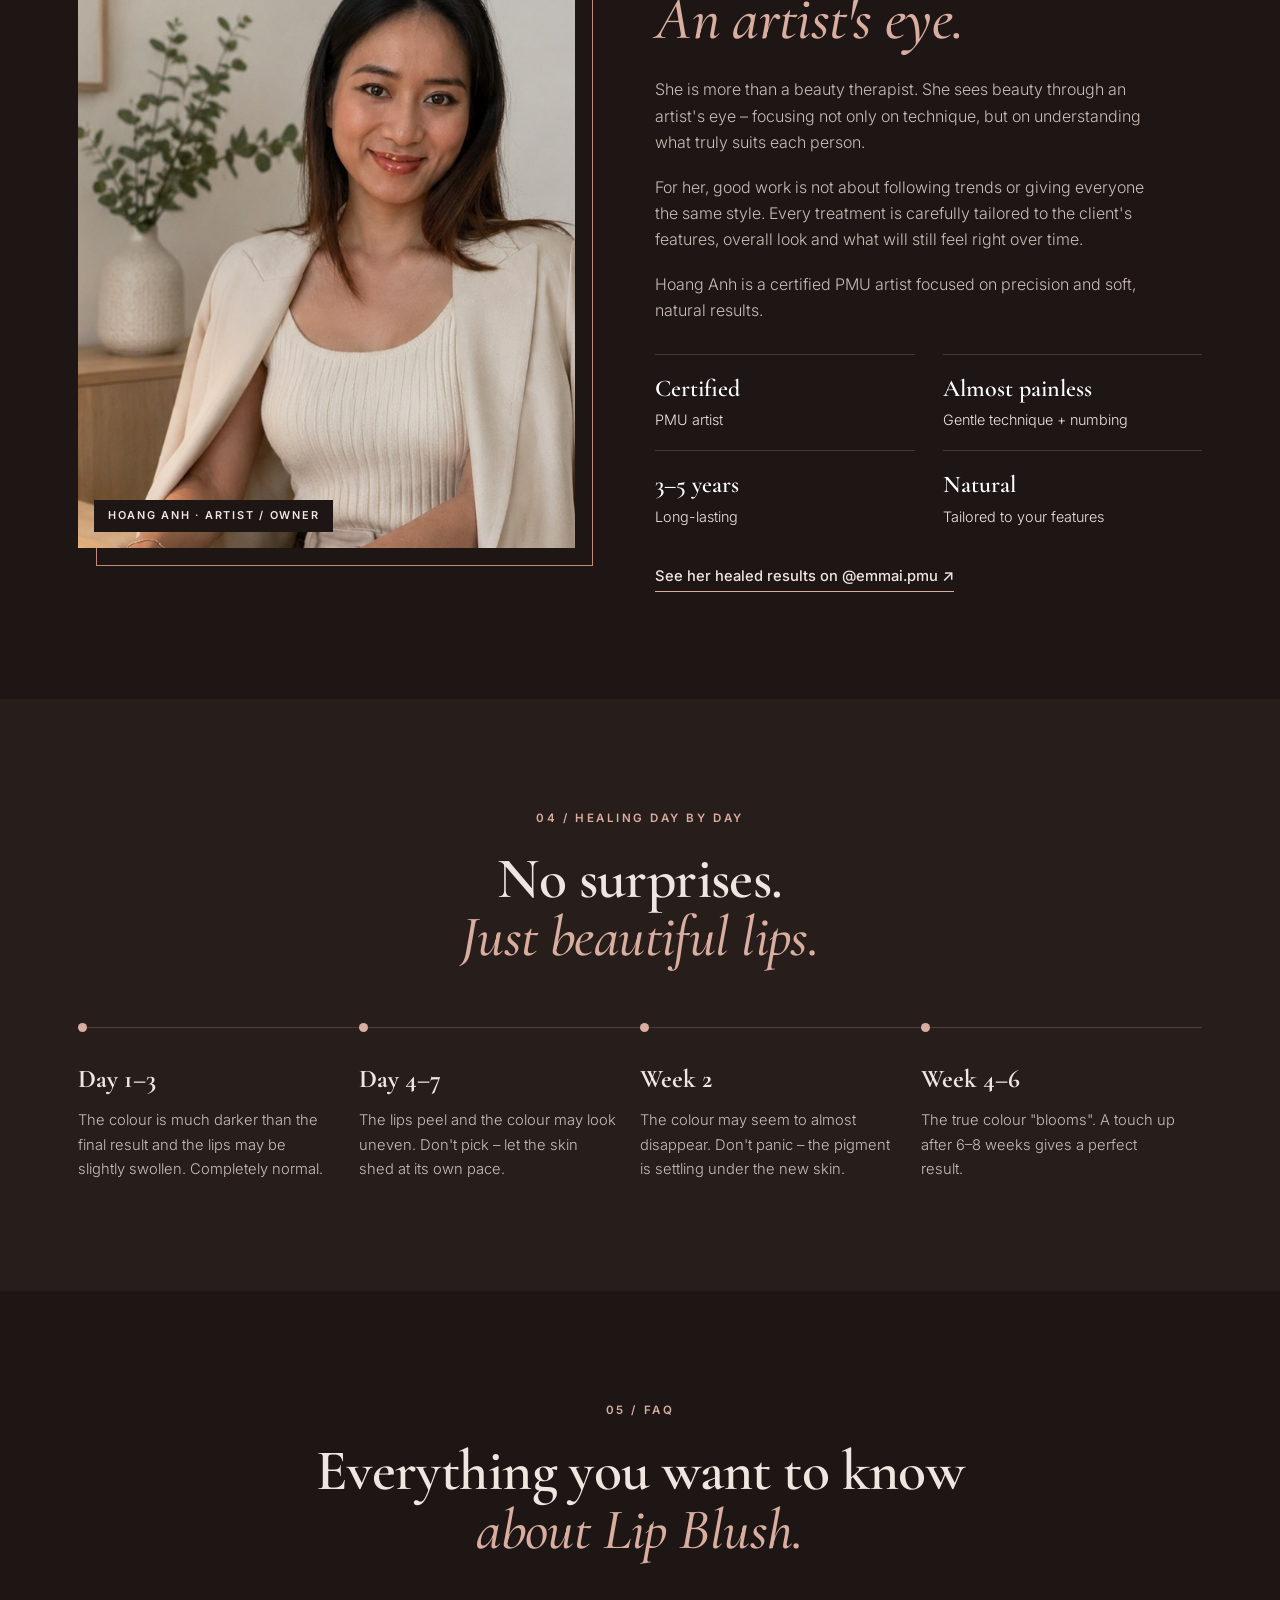
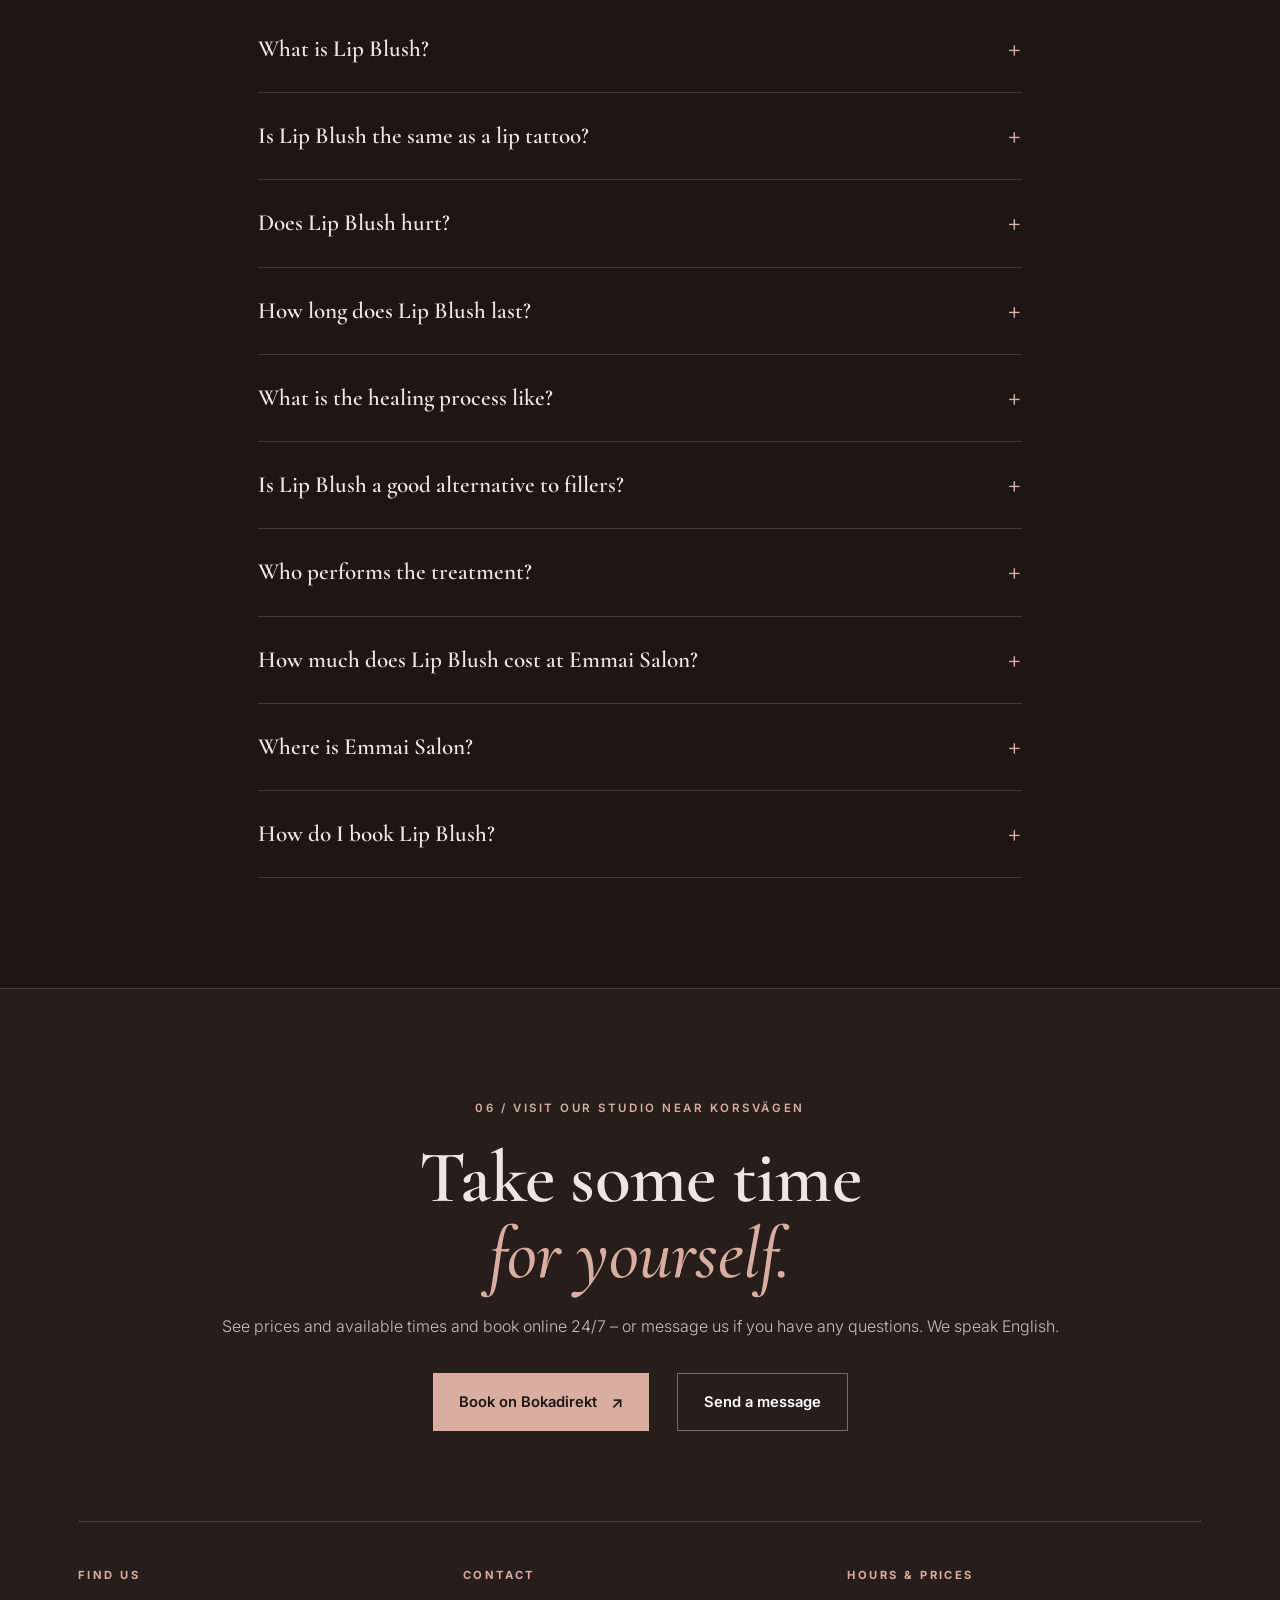
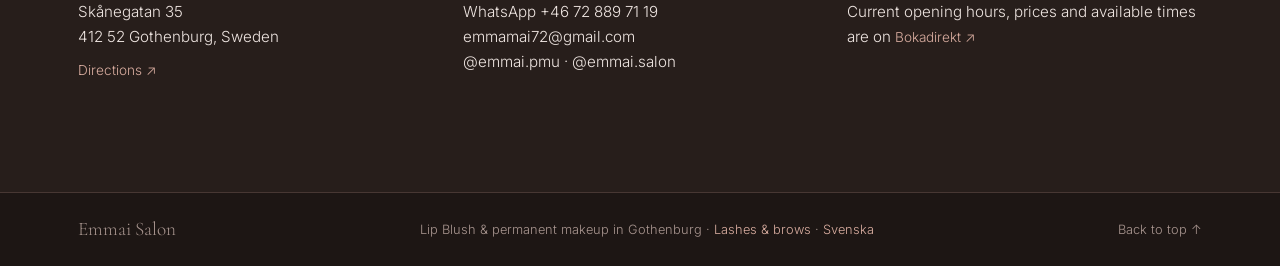
==== commit 8c89f096: "Cache-bust stylesheet; smaller mobile lashes link Co-authored-by: Copilot App <223556219+Copilot@use" ====
--- a/en/index.html
+++ b/en/index.html
@@ -67,7 +67,7 @@
 <link rel="icon" type="image/png" sizes="32x32" href="/favicon-32.png">
 <link rel="icon" type="image/png" sizes="512x512" href="/icon-512.png">
 <link rel="apple-touch-icon" href="/apple-touch-icon.png">
-<link rel="stylesheet" href="/style.css">
+<link rel="stylesheet" href="/style.css?v=3">
 </head>
 <body>
 
@@ -218,6 +218,6 @@
 <footer><div class="wrap"><span class="logo" style="font-size:1.2rem">Emmai Salon</span><span>Lip Blush &amp; permanent makeup in Gothenburg · <a href="/en/lashes/" style="color:var(--rose)">Lashes &amp; brows</a> · <a href="/" lang="sv" style="color:var(--rose)">Svenska</a></span><a href="#">Back to top ↑</a></div></footer>
 <a class="btn arrow sticky" href="#consultation">Free consultation</a>
 <script src="/consent.js" defer></script>
-<script src="/consult.js" defer></script>
+<script src="/consult.js?v=3" defer></script>
 </body>
 </html>
--- a/style.css
+++ b/style.css
@@ -120,7 +120,7 @@
   }
 
   .menu a.active { color:var(--rose); }
-  .m-link { display:none; font-size:.74rem; letter-spacing:.14em; text-transform:uppercase; font-weight:600; border-bottom:1px solid var(--rose); padding-bottom:4px; }
+  .m-link { display:none; font-size:.55rem; letter-spacing:.1em; text-transform:uppercase; font-weight:500; border-bottom:1px solid var(--rose); padding-bottom:3px; }
   .tcard figure { position:relative; margin-bottom:22px; }
   .tcard img { width:100%; height:auto; aspect-ratio:5/4; object-fit:cover; display:block; }
   .tcard .num { position:absolute; top:14px; left:14px; width:34px; height:34px; border-radius:50%; background:rgba(29,22,20,.8); display:grid; place-items:center; font-size:.75rem; font-weight:600; }
@@ -142,7 +142,7 @@
   .lang a { opacity:.55; } .lang a:hover { opacity:1; }
   .lang a.on { opacity:1; color:var(--rose); }
   .lang i { opacity:.35; font-style:normal; }
-  @media (max-width:860px) { nav .wrap { gap:12px; } .m-link { margin-left:auto; white-space:nowrap; letter-spacing:.1em; } .logo small { white-space:nowrap; } .lang { letter-spacing:.08em; } }
+  @media (max-width:860px) { nav .wrap { gap:12px; } .m-link { margin-left:auto; white-space:nowrap; letter-spacing:.08em; } .logo small { white-space:nowrap; } .lang { letter-spacing:.08em; } }
   .cookie { position:fixed; left:16px; right:16px; bottom:16px; z-index:100; max-width:560px; margin:0 auto; background:var(--ink); color:var(--cream); border:1px solid rgba(217,173,160,.35); padding:16px 18px; display:flex; gap:16px; align-items:center; font-size:.85rem; line-height:1.45; box-shadow:0 10px 30px rgba(0,0,0,.3); }
   .cookie p { margin:0; flex:1; }
   .cookie div { display:flex; gap:8px; }
